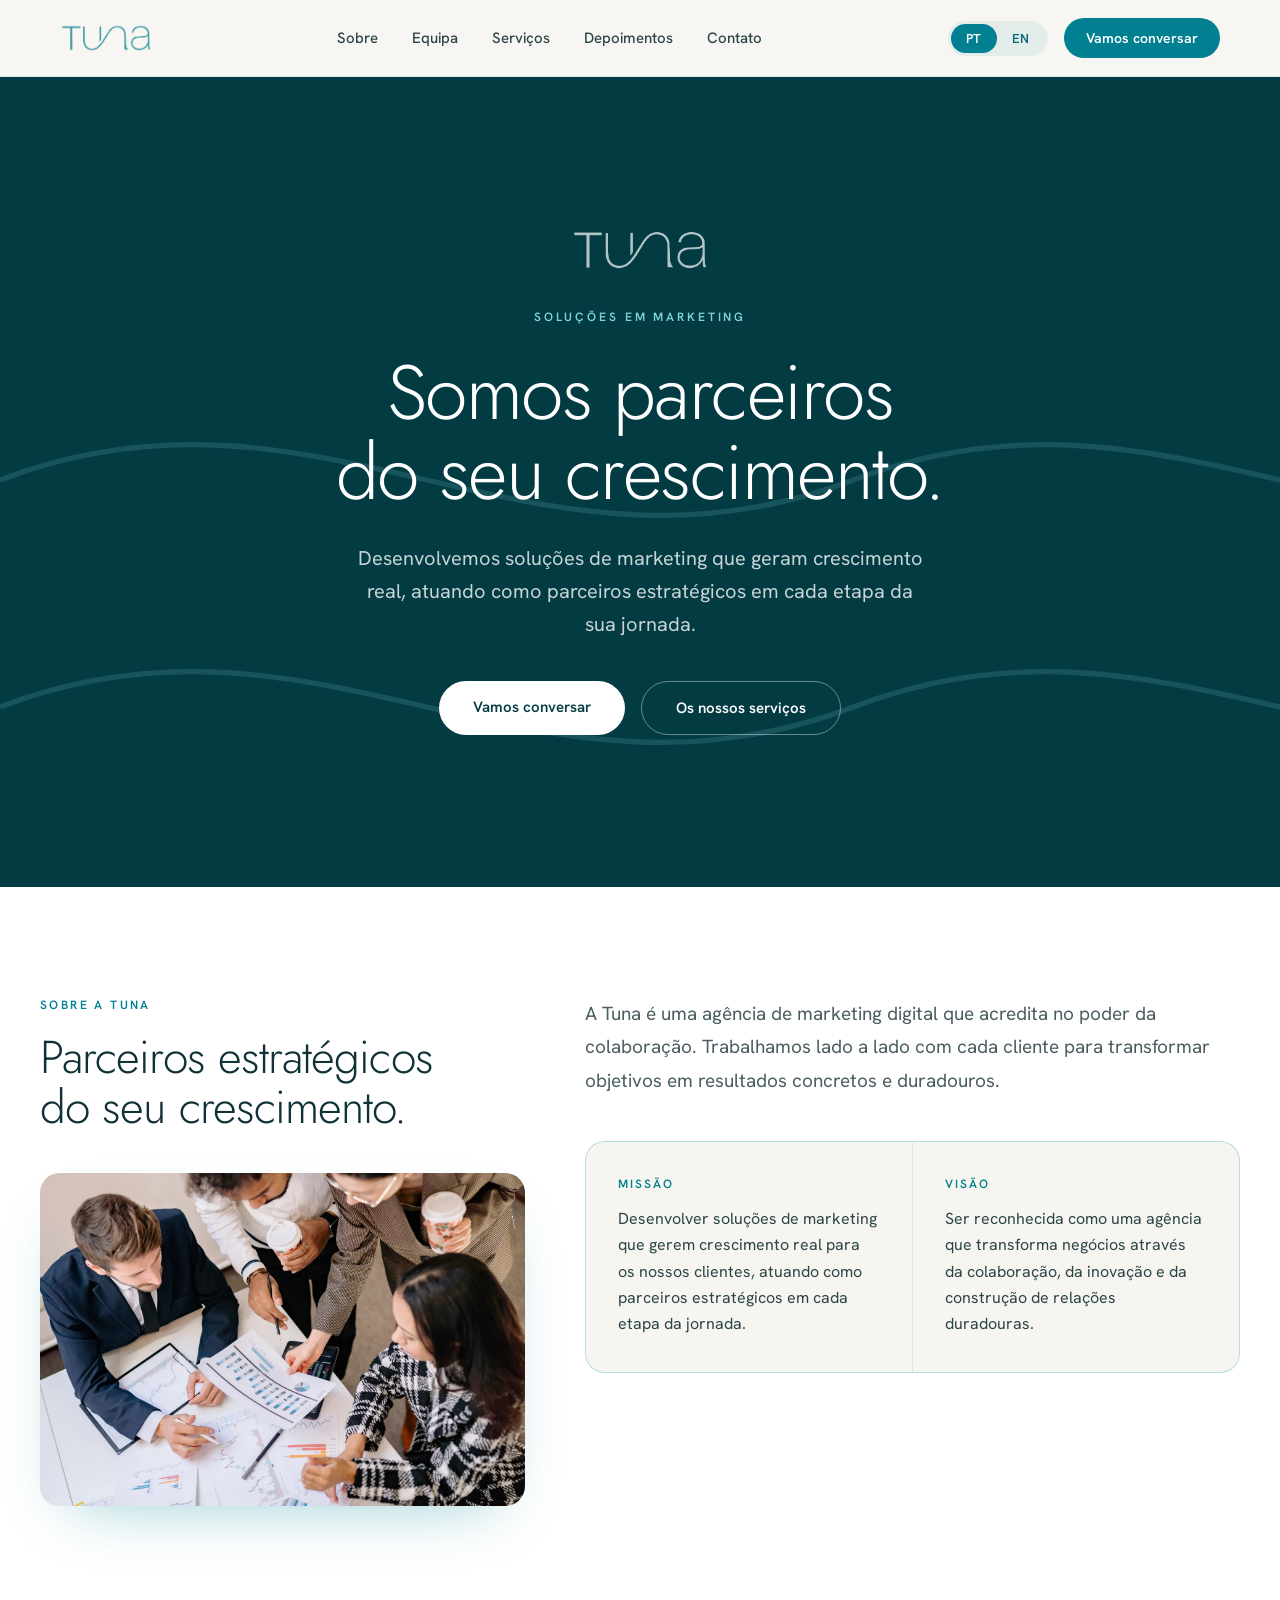
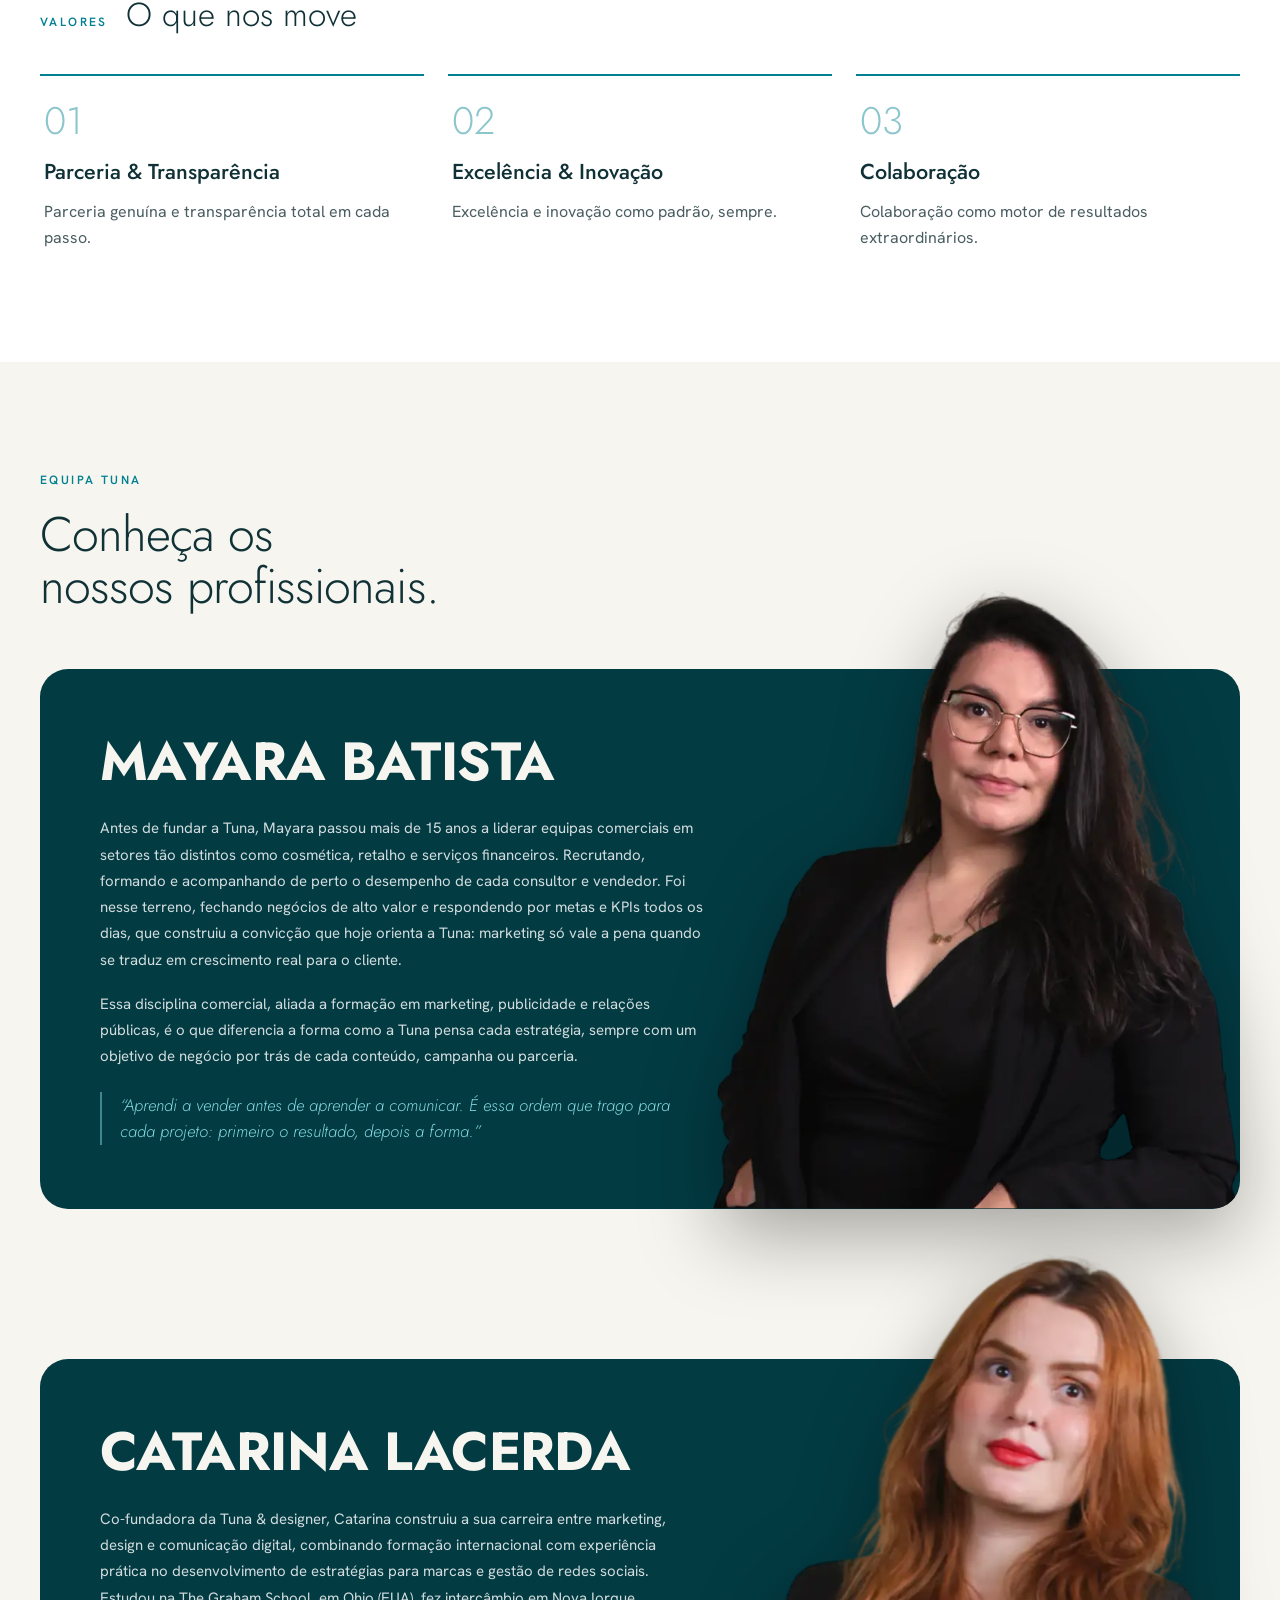
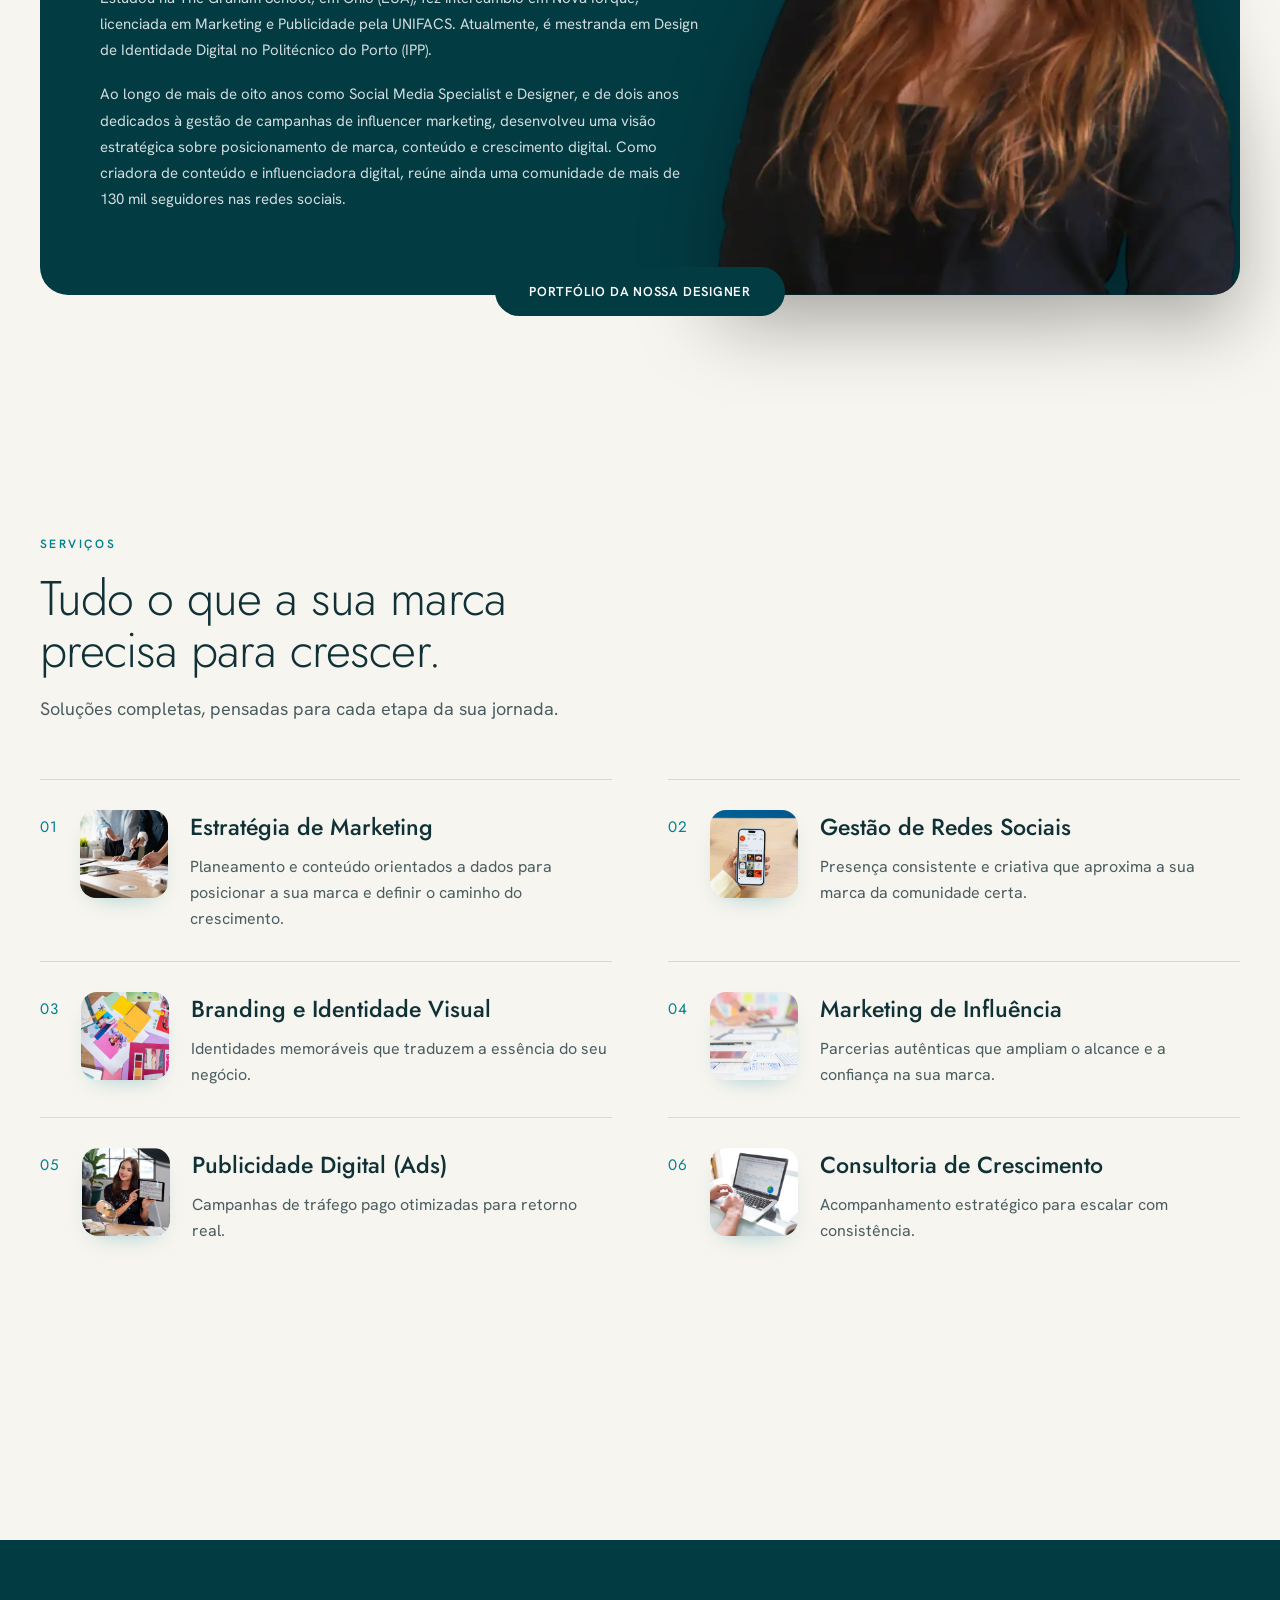
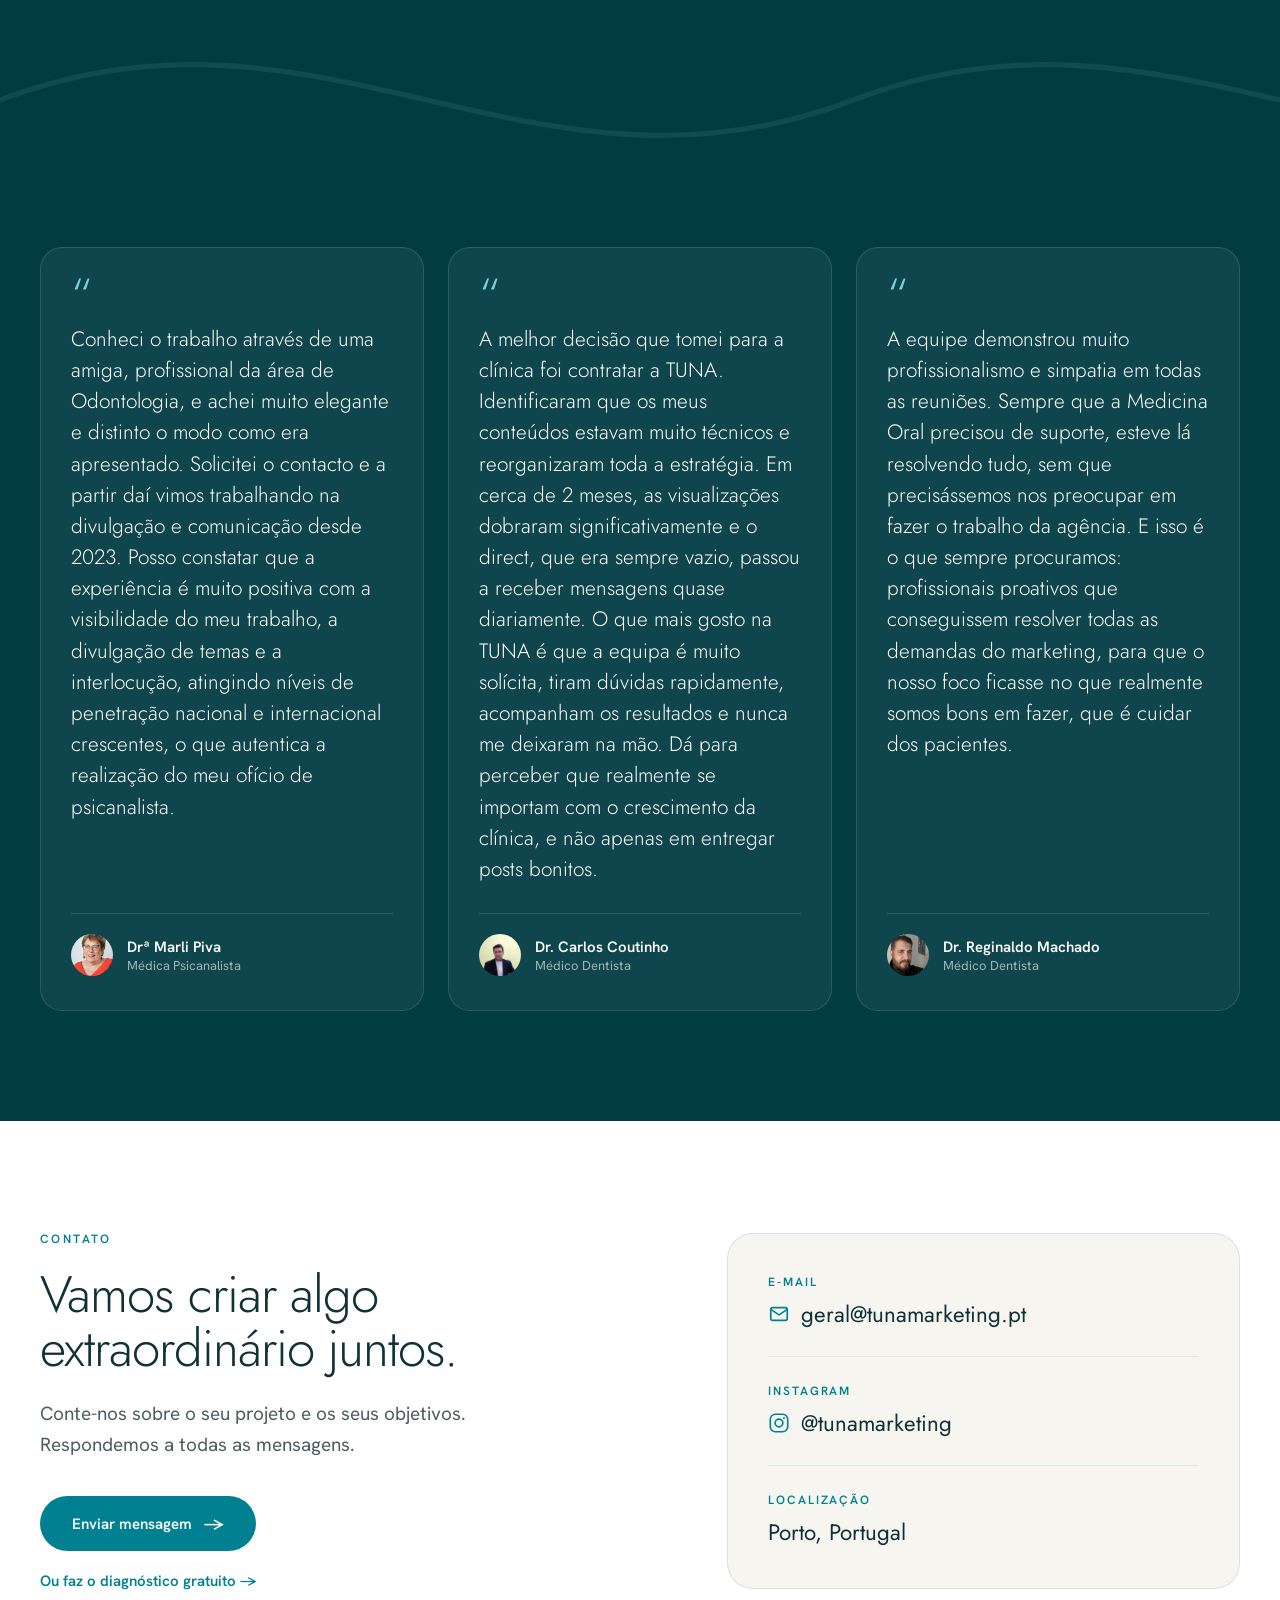
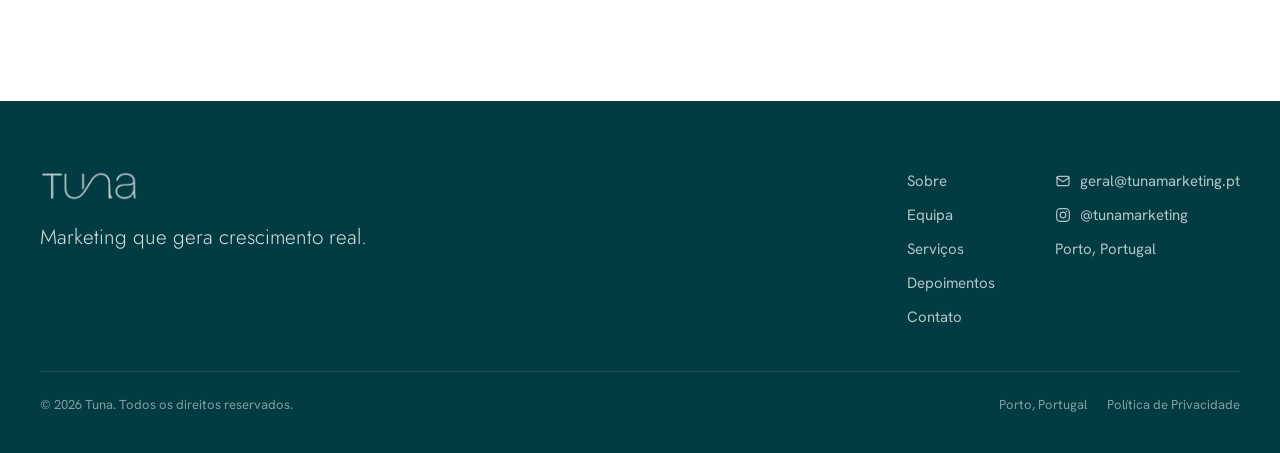
==== index.html @ 53e421c2 "Arredonda canto inferior direito da foto para acompanhar o card Com overflow:visible no card (necess" ====
<!DOCTYPE html>
<html lang="pt">
<head>
<meta charset="utf-8">
<meta name="viewport" content="width=device-width, initial-scale=1">
<title>Tuna — Agência de Marketing Digital · Porto</title>
<meta name="description" content="A Tuna é uma agência de marketing digital no Porto. Desenvolvemos soluções que geram crescimento real, atuando como parceiros estratégicos em cada etapa.">
<link rel="preconnect" href="https://fonts.googleapis.com">
<link rel="preconnect" href="https://fonts.gstatic.com" crossorigin>
<link href="https://fonts.googleapis.com/css2?family=Jost:wght@300;400;500;600&family=Hanken+Grotesk:wght@400;500;600;700&display=swap" rel="stylesheet">
<style>
  *{box-sizing:border-box;}
  html{scroll-behavior:smooth;}
  body{margin:0;font-family:'Hanken Grotesk',sans-serif;color:#14282b;background:#fff;overflow-x:clip;position:relative;}
  ::selection{background:#008090;color:#fff;}
  a{text-decoration:none;color:inherit;}
  img{display:block;}

  @keyframes revUp{from{opacity:0;transform:translateY(30px);}to{opacity:1;transform:none;}}
  @keyframes drift{from{transform:translateX(0);}to{transform:translateX(-50%);}}

  /* Scroll-reveal: animate when .in-view is added (and natively where supported) */
  .reveal{opacity:0;transform:translateY(30px);transition:opacity .8s ease,transform .8s ease;}
  .reveal.in-view{opacity:1;transform:none;}
  @media (prefers-reduced-motion:reduce){
    .reveal{opacity:1;transform:none;transition:none;}
    .hero-anim{animation:none!important;}
  }

  /* ---- Layout helpers ---- */
  .wrap{max-width:1240px;margin:0 auto;}

  /* ---- Header ---- */
  .site-header{position:sticky;top:0;z-index:50;background:rgba(247,245,239,.82);backdrop-filter:blur(14px);-webkit-backdrop-filter:blur(14px);border-bottom:1px solid rgba(0,128,144,.12);}
  .header-inner{max-width:1240px;margin:0 auto;padding:18px 40px;display:flex;align-items:center;justify-content:space-between;gap:24px;}
  .nav{display:flex;align-items:center;gap:34px;font-size:15px;font-weight:500;color:#2a4448;}
  .nav a{transition:color .2s;}
  .nav a:hover{color:#008090;}
  .header-actions{display:flex;align-items:center;gap:16px;}
  .lang-switch{display:flex;align-items:center;background:rgba(0,128,144,.08);border-radius:999px;padding:3px;}
  .lang-switch button{padding:6px 15px;border-radius:999px;cursor:pointer;font-size:13px;font-weight:600;letter-spacing:.04em;border:none;transition:all .25s;font-family:'Hanken Grotesk',sans-serif;background:transparent;color:#0b6b76;}
  .lang-switch button.active{background:#008090;color:#fff;}
  .btn-cta{background:#008090;color:#fff;padding:11px 22px;border-radius:999px;font-size:14px;font-weight:600;transition:background .25s,transform .25s;}
  .btn-cta:hover{background:#00626f;transform:translateY(-1px);}

  /* ---- Hero ---- */
  .hero{background:#033b43;position:relative;overflow:hidden;min-height:90vh;display:flex;align-items:center;}
  .hero-waves{position:absolute;inset:0;opacity:.16;pointer-events:none;}
  .hero-waves .row{position:absolute;left:0;width:200%;}
  .hero-waves .row1{top:30%;animation:drift 26s linear infinite;}
  .hero-waves .row2{top:58%;animation:drift 34s linear infinite;}
  .hero-inner{position:relative;max-width:1000px;margin:0 auto;padding:110px 40px;text-align:center;animation:revUp 1s ease both;}
  .hero-logo{height:42px;width:auto;margin:0 auto 38px;opacity:.95;}
  .kicker{font-size:12px;letter-spacing:.24em;text-transform:uppercase;font-weight:600;color:#7fd4dc;margin-bottom:28px;}
  .hero h1{font-family:'Jost',sans-serif;font-weight:300;font-size:clamp(2.8rem,6vw,5.6rem);line-height:1.03;letter-spacing:-.02em;margin:0 0 30px;color:#fff;text-wrap:balance;}
  .hero p.sub{font-size:20px;line-height:1.65;color:rgba(255,255,255,.78);max-width:36rem;margin:0 auto 40px;}
  .hero-ctas{display:flex;gap:16px;justify-content:center;flex-wrap:wrap;}
  .btn-light{background:#fff;color:#033b43;padding:16px 34px;border-radius:999px;font-size:15px;font-weight:600;transition:transform .25s,box-shadow .25s;}
  .btn-light:hover{transform:translateY(-2px);box-shadow:0 16px 40px -12px rgba(0,0,0,.5);}
  .btn-ghost{border:1px solid rgba(255,255,255,.4);color:#fff;padding:16px 34px;border-radius:999px;font-size:15px;font-weight:600;transition:all .25s;}
  .btn-ghost:hover{background:rgba(255,255,255,.12);}

  /* ---- Sobre ---- */
  .sobre{background:#fff;padding:110px 40px;}
  .sobre-grid{display:grid;grid-template-columns:.85fr 1.15fr;gap:60px;align-items:start;}
  .eyebrow{font-size:12px;letter-spacing:.2em;text-transform:uppercase;font-weight:600;color:#008090;margin-bottom:20px;}
  .sobre h2{font-family:'Jost',sans-serif;font-weight:300;font-size:clamp(2rem,3.6vw,3.2rem);line-height:1.08;letter-spacing:-.02em;margin:0;color:#103237;text-wrap:balance;}
  .sobre-img{margin-top:40px;border-radius:20px;overflow:hidden;aspect-ratio:16/11;background:#e3eded;box-shadow:0 26px 60px -32px rgba(0,128,144,.45);}
  .sobre-img img{width:100%;height:100%;object-fit:cover;display:block;}
  .sobre-text{font-size:19px;line-height:1.75;color:#4a5d60;margin:0 0 44px;max-width:40rem;}
  .mv-grid{display:grid;grid-template-columns:1fr 1fr;gap:1px;background:rgba(0,128,144,.16);border:1px solid rgba(0,128,144,.16);border-radius:20px;overflow:hidden;}
  .mv-cell{background:#f7f5ef;padding:34px 32px;}
  .mv-cell .eyebrow{margin-bottom:14px;letter-spacing:.18em;}
  .mv-cell p{margin:0;font-size:16px;line-height:1.65;color:#2a4448;}
  .about-img{margin-top:64px;border-radius:24px;overflow:hidden;aspect-ratio:16/6;background:#e3eded;box-shadow:0 30px 70px -34px rgba(0,128,144,.4);}
  .about-img img{width:100%;height:100%;object-fit:cover;}
  .values-head{display:flex;align-items:baseline;gap:18px;margin-bottom:36px;}
  .values-head .eyebrow{margin-bottom:0;}
  .values-head h3{font-family:'Jost',sans-serif;font-weight:300;font-size:clamp(1.5rem,2.6vw,2.2rem);margin:0;color:#103237;}
  .values-grid{display:grid;grid-template-columns:repeat(3,1fr);gap:24px;}
  .value{border-top:2px solid #008090;padding:26px 4px 0;}
  .value .num{font-family:'Jost',sans-serif;font-weight:300;font-size:2.4rem;color:rgba(0,128,144,.45);line-height:1;margin-bottom:16px;}
  .value h4{font-family:'Jost',sans-serif;font-weight:500;font-size:1.35rem;margin:0 0 12px;color:#103237;}
  .value p{margin:0;font-size:16px;line-height:1.65;color:#4a5d60;}

  /* ---- Equipa ---- */
  .equipa{background:#f7f5ef;padding:110px 40px;}
  .equipa .intro{max-width:40rem;margin-bottom:56px;}
  .equipa h2{font-family:'Jost',sans-serif;font-weight:300;font-size:clamp(2rem,3.8vw,3.3rem);line-height:1.08;letter-spacing:-.02em;margin:0;color:#103237;text-wrap:balance;}
  .team-list{display:flex;flex-direction:column;gap:150px;}
  .team-card{position:relative;background:#033b43;border-radius:28px;padding:64px 60px;min-height:460px;overflow:visible;}
  .team-text{position:relative;z-index:2;max-width:56%;}
  .team-name{font-family:'Jost',sans-serif;font-weight:700;font-size:clamp(2.1rem,4.2vw,3.6rem);text-transform:uppercase;color:#f7f5ef;line-height:1.05;letter-spacing:-.01em;margin:0 0 26px;}
  .team-text p{color:rgba(255,255,255,.82);font-size:15px;line-height:1.75;margin:0 0 18px;}
  .team-text .team-quote{font-family:'Jost',sans-serif;font-weight:300;font-style:italic;font-size:1.05rem;line-height:1.6;color:#7fd4dc;margin:22px 0 0;border-left:2px solid rgba(127,212,220,.5);padding-left:18px;}
  .team-photo{position:absolute;right:0;bottom:0;width:44%;height:auto;max-height:calc(100% + 110px);display:block;border-radius:0 0 28px 0;filter:drop-shadow(0 24px 40px rgba(0,0,0,.35));}
  .team-portfolio-wrap{text-align:center;margin-top:-28px;position:relative;z-index:3;}
  .btn-portfolio{display:inline-block;background:#033b43;color:#fff;padding:16px 34px;border-radius:999px;font-size:13px;font-weight:600;text-transform:uppercase;letter-spacing:.06em;transition:background .25s;cursor:default;}
  .btn-portfolio:hover{background:#00272c;}

  /* ---- Serviços ---- */
  .servicos{background:#f7f5ef;padding:110px 40px;position:relative;overflow:hidden;}
  .servicos .intro{max-width:40rem;margin-bottom:56px;}
  .servicos h2{font-family:'Jost',sans-serif;font-weight:300;font-size:clamp(2rem,3.8vw,3.3rem);line-height:1.08;letter-spacing:-.02em;margin:0 0 18px;color:#103237;text-wrap:balance;}
  .servicos .intro p{font-size:18px;line-height:1.6;color:#4a5d60;margin:0;}
  .services-grid{display:grid;grid-template-columns:1fr 1fr;gap:0 56px;}
  .service{display:flex;gap:22px;padding:30px 0;border-top:1px solid rgba(0,128,144,.18);}
  .service .num{font-family:'Jost',sans-serif;font-weight:400;font-size:.95rem;color:#008090;padding-top:6px;letter-spacing:.05em;}
  .service .thumb{flex:none;width:88px;height:88px;border-radius:16px;overflow:hidden;background:#e3eded;box-shadow:0 10px 24px -14px rgba(0,128,144,.45);}
  .service .thumb img{width:100%;height:100%;object-fit:cover;display:block;}
  .service h3{font-family:'Jost',sans-serif;font-weight:500;font-size:1.45rem;margin:0 0 10px;color:#103237;}
  .service p{margin:0;font-size:16px;line-height:1.6;color:#4a5d60;max-width:26rem;}

  /* ---- Depoimentos ---- */
  .depoimentos{background:#033b43;padding:110px 40px;position:relative;overflow:hidden;}
  .depoimentos .wave{position:absolute;top:0;left:0;width:200%;opacity:.1;animation:drift 30s linear infinite;pointer-events:none;}
  .depoimentos .inner{position:relative;}
  .depoimentos .intro{max-width:38rem;margin-bottom:56px;}
  .depoimentos .eyebrow{color:#7fd4dc;}
  .depoimentos h2{font-family:'Jost',sans-serif;font-weight:300;font-size:clamp(2rem,3.8vw,3.3rem);line-height:1.08;letter-spacing:-.02em;margin:0;color:#fff;text-wrap:balance;}
  .testi-grid{display:grid;grid-template-columns:repeat(3,1fr);gap:24px;}
  .testi{background:rgba(255,255,255,.05);border:1px solid rgba(255,255,255,.12);border-radius:22px;padding:34px 30px;display:flex;flex-direction:column;}
  .testi .mark{font-family:'Jost',sans-serif;font-weight:300;font-size:3rem;line-height:.6;color:#7fd4dc;margin-bottom:18px;height:24px;}
  .testi .quote{font-family:'Jost',sans-serif;font-weight:300;font-size:1.3rem;line-height:1.5;color:#fff;margin:0 0 28px;flex:1;}
  .testi .who{display:flex;align-items:center;gap:14px;padding-top:20px;border-top:1px solid rgba(255,255,255,.12);}
  .testi .avatar{width:42px;height:42px;border-radius:50%;background:rgba(127,212,220,.18);display:flex;align-items:center;justify-content:center;font-family:'Jost',sans-serif;color:#7fd4dc;font-size:1.1rem;}
  .testi .avatar-photo{width:42px;height:42px;border-radius:50%;object-fit:cover;flex:none;}
  .testi .author{font-weight:600;font-size:15px;color:#fff;}
  .testi .role{font-size:13px;color:rgba(255,255,255,.6);}

  /* ---- Contato ---- */
  .contato{background:#fff;padding:110px 40px;}
  .contato-grid{max-width:1240px;margin:0 auto;display:grid;grid-template-columns:1.1fr .9fr;gap:60px;align-items:center;}
  .contato h2{font-family:'Jost',sans-serif;font-weight:300;font-size:clamp(2.1rem,4vw,3.5rem);line-height:1.06;letter-spacing:-.02em;margin:0 0 22px;color:#103237;text-wrap:balance;}
  .contato .lead{font-size:19px;line-height:1.65;color:#4a5d60;margin:0 0 36px;max-width:32rem;}
  .btn-arrow{display:inline-flex;align-items:center;gap:12px;background:#008090;color:#fff;padding:16px 32px;border-radius:999px;font-size:15px;font-weight:600;transition:background .25s,transform .25s;}
  .btn-arrow:hover{background:#00626f;transform:translateY(-2px);}
  .link-secondary{display:block;margin-top:20px;font-size:15px;font-weight:600;color:#008090;transition:color .2s;}
  .link-secondary:hover{color:#00626f;}
  .contact-card{background:#f7f5ef;border-radius:26px;padding:14px;border:1px solid rgba(0,128,144,.14);}
  .contact-card a,.contact-card .item{display:block;padding:26px;border-radius:18px;transition:background .2s;}
  .contact-card a:hover{background:#fff;}
  .contact-card .label{font-size:12px;letter-spacing:.16em;text-transform:uppercase;font-weight:600;color:#008090;margin-bottom:8px;}
  .contact-card .val{font-family:'Jost',sans-serif;font-size:1.4rem;color:#103237;display:flex;align-items:center;gap:11px;}
  .contact-card .val .ico{flex:none;width:22px;height:22px;color:#008090;}
  .contact-card .divider{height:1px;background:rgba(0,128,144,.12);margin:0 26px;}

  /* ---- Footer ---- */
  .site-footer{background:#033b43;padding:70px 40px 40px;position:relative;overflow:hidden;}
  .footer-top{display:flex;justify-content:space-between;align-items:flex-start;gap:40px;flex-wrap:wrap;padding-bottom:44px;border-bottom:1px solid rgba(255,255,255,.12);}
  .footer-brand{max-width:22rem;}
  .footer-brand img{height:30px;width:auto;margin-bottom:22px;}
  .footer-brand p{font-family:'Jost',sans-serif;font-weight:300;font-size:1.3rem;line-height:1.4;color:rgba(255,255,255,.85);margin:0;}
  .footer-cols{display:flex;gap:60px;flex-wrap:wrap;}
  .footer-col{display:flex;flex-direction:column;gap:14px;font-size:15px;}
  .footer-col a,.footer-col span{color:rgba(255,255,255,.7);transition:color .2s;}
  .footer-col a:hover{color:#fff;}
  .footer-col a.with-ico{display:inline-flex;align-items:center;gap:9px;}
  .footer-col .ico{flex:none;width:16px;height:16px;}
  .footer-bottom{display:flex;justify-content:space-between;align-items:center;gap:20px;flex-wrap:wrap;padding-top:24px;font-size:13px;color:rgba(255,255,255,.5);}

  /* ---- Responsive ---- */
  @media (max-width:900px){
    .header-inner{padding:16px 22px;}
    .nav{display:none;}
    .sobre,.equipa,.servicos,.depoimentos,.contato{padding:72px 22px;}
    .sobre-grid{grid-template-columns:1fr;gap:32px;}
    .values-grid,.testi-grid{grid-template-columns:1fr;}
    .services-grid{grid-template-columns:1fr;gap:0;}
    .contato-grid{grid-template-columns:1fr;gap:36px;}
    .about-img{aspect-ratio:16/10;}
    .hero-inner{padding:90px 22px;}
    .team-list{gap:56px;}
    .team-card{padding:32px 24px 40px;overflow:visible;}
    .team-text{max-width:100%;}
    .team-photo{position:static;width:64%;max-width:280px;height:auto;display:block;margin:0 auto 22px;filter:none;}
    .team-portfolio-wrap{margin-top:20px;}
  }
  @media (max-width:560px){
    .mv-grid{grid-template-columns:1fr;}
    .footer-cols{gap:32px;}
  }
</style>
</head>
<body>

  <header class="site-header">
    <div class="header-inner">
      <a href="#top" aria-label="Tuna — início"><img src="assets/tuna-logo-teal.png" alt="Tuna" style="height:28px;width:auto;"></a>
      <nav class="nav">
        <a href="#sobre" data-i="navAbout">Sobre</a>
        <a href="#equipa" data-i="navTeam">Equipa</a>
        <a href="#servicos" data-i="navServices">Serviços</a>
        <a href="#depoimentos" data-i="navTesti">Depoimentos</a>
        <a href="#contato" data-i="navContact">Contato</a>
      </nav>
      <div class="header-actions">
        <div class="lang-switch" role="group" aria-label="Idioma">
          <button type="button" data-lang="pt" class="active">PT</button>
          <button type="button" data-lang="en">EN</button>
        </div>
        <a href="https://wa.me/351935827977?text=Ol%C3%A1%20Tuna%21%20Vim%20atrav%C3%A9s%20do%20site%20e%20gostava%20de%20mais%20informa%C3%A7%C3%B5es" target="_blank" rel="noopener" class="btn-cta" data-i="cta">Vamos conversar</a>
      </div>
    </div>
  </header>

  <span id="top"></span>

  <!-- HERO -->
  <section class="hero">
    <div class="hero-waves">
      <div class="row row1">
        <svg viewBox="0 0 960 120" fill="none" xmlns="http://www.w3.org/2000/svg" style="width:100%;height:auto;"><path d="M0 60 C120 14 200 106 320 60 C440 14 520 106 640 60 C760 14 840 106 960 60" stroke="#7fd4dc" stroke-width="2"/></svg>
      </div>
      <div class="row row2">
        <svg viewBox="0 0 960 120" fill="none" xmlns="http://www.w3.org/2000/svg" style="width:100%;height:auto;"><path d="M0 60 C120 14 200 106 320 60 C440 14 520 106 640 60 C760 14 840 106 960 60" stroke="#7fd4dc" stroke-width="2"/></svg>
      </div>
    </div>
    <div class="hero-inner">
      <img class="hero-logo" src="assets/tuna-logo-white.png" alt="Tuna">
      <div class="kicker" data-i="heroKicker">Soluções em Marketing</div>
      <h1 data-i="heroTitle">Somos parceiros do seu crescimento.</h1>
      <p class="sub" data-i="heroSub">Desenvolvemos soluções de marketing que geram crescimento real, atuando como parceiros estratégicos em cada etapa da sua jornada.</p>
      <div class="hero-ctas">
        <a href="https://wa.me/351935827977?text=Ol%C3%A1%20Tuna%21%20Vim%20atrav%C3%A9s%20do%20site%20e%20gostava%20de%20mais%20informa%C3%A7%C3%B5es" target="_blank" rel="noopener" class="btn-light" data-i="heroCta1">Vamos conversar</a>
        <a href="#servicos" class="btn-ghost" data-i="heroCta2">Os nossos serviços</a>
      </div>
    </div>
  </section>

  <!-- SOBRE -->
  <section id="sobre" class="sobre">
    <div class="wrap">
      <div class="sobre-grid reveal">
        <div>
          <div class="eyebrow" data-i="aboutLabel">Sobre a Tuna</div>
          <h2 data-i="aboutHeading">Parceiros estratégicos do seu crescimento.</h2>
          <div class="sobre-img">
            <img src="assets/equipa-tuna.webp" alt="Equipa Tuna em reunião de estratégia" loading="lazy">
          </div>
        </div>
        <div>
          <p class="sobre-text" data-i="aboutText">A Tuna é uma agência de marketing digital que acredita no poder da colaboração. Trabalhamos lado a lado com cada cliente para transformar objetivos em resultados concretos e duradouros.</p>
          <div class="mv-grid">
            <div class="mv-cell">
              <div class="eyebrow" data-i="missionLabel">Missão</div>
              <p data-i="missionText">Desenvolver soluções de marketing que gerem crescimento real para os nossos clientes, atuando como parceiros estratégicos em cada etapa da jornada.</p>
            </div>
            <div class="mv-cell">
              <div class="eyebrow" data-i="visionLabel">Visão</div>
              <p data-i="visionText">Ser reconhecida como uma agência que transforma negócios através da colaboração, da inovação e da construção de relações duradouras.</p>
            </div>
          </div>
        </div>
      </div>

      <div style="margin-top:84px;">
        <div class="values-head reveal">
          <div class="eyebrow" data-i="valuesLabel">Valores</div>
          <h3 data-i="valuesHeading">O que nos move</h3>
        </div>
        <div class="values-grid" id="values"></div>
      </div>
    </div>
  </section>

  <!-- EQUIPA -->
  <section id="equipa" class="equipa">
    <div class="wrap">
      <div class="intro reveal">
        <div class="eyebrow" data-i="teamLabel">Equipa Tuna</div>
        <h2 data-i="teamHeading">Conheça os nossos profissionais.</h2>
      </div>
      <div class="team-list" id="team"></div>
    </div>
  </section>

  <!-- SERVIÇOS -->
  <section id="servicos" class="servicos">
    <div class="wrap">
      <div class="intro reveal">
        <div class="eyebrow" data-i="servicesLabel">Serviços</div>
        <h2 data-i="servicesHeading">Tudo o que a sua marca precisa para crescer.</h2>
        <p data-i="servicesSub">Soluções completas, pensadas para cada etapa da sua jornada.</p>
      </div>
      <div class="services-grid" id="services"></div>
    </div>
  </section>

  <!-- DEPOIMENTOS -->
  <section id="depoimentos" class="depoimentos">
    <div class="wave">
      <svg viewBox="0 0 960 120" fill="none" xmlns="http://www.w3.org/2000/svg" style="width:100%;height:auto;"><path d="M0 60 C120 14 200 106 320 60 C440 14 520 106 640 60 C760 14 840 106 960 60" stroke="#7fd4dc" stroke-width="2"/></svg>
    </div>
    <div class="wrap inner">
      <div class="intro reveal">
        <div class="eyebrow" data-i="testiLabel">Depoimentos</div>
        <h2 data-i="testiHeading">Histórias de quem cresceu connosco.</h2>
      </div>
      <div class="testi-grid" id="testimonials"></div>
    </div>
  </section>

  <!-- CONTATO -->
  <section id="contato" class="contato">
    <div class="contato-grid">
      <div class="reveal">
        <div class="eyebrow" data-i="contactLabel">Contato</div>
        <h2 data-i="contactHeading">Vamos criar algo extraordinário juntos.</h2>
        <p class="lead" data-i="contactSub">Conte-nos sobre o seu projeto e os seus objetivos. Respondemos a todas as mensagens.</p>
        <a href="https://wa.me/351935827977?text=Ol%C3%A1%20Tuna%21%20Vim%20atrav%C3%A9s%20do%20site%20e%20gostava%20de%20mais%20informa%C3%A7%C3%B5es" target="_blank" rel="noopener" class="btn-arrow"><span data-i="contactCta">Enviar mensagem</span><span style="font-size:18px;">&rarr;</span></a>
        <a href="/diagnostico.html" class="link-secondary" data-i="contactDiagCta">Ou faz o diagnóstico gratuito &rarr;</a>
      </div>
      <div class="contact-card reveal">
        <a href="mailto:geral@tunamarketing.pt">
          <div class="label" data-i="contactEmailLabel">E-mail</div>
          <div class="val"><svg class="ico" viewBox="0 0 24 24" fill="none" stroke="currentColor" stroke-width="1.8" stroke-linecap="round" stroke-linejoin="round" aria-hidden="true"><rect x="3" y="5" width="18" height="14" rx="2"/><path d="m3 7 9 6 9-6"/></svg>geral@tunamarketing.pt</div>
        </a>
        <div class="divider"></div>
        <a href="https://instagram.com/tunamarketing" target="_blank" rel="noopener">
          <div class="label" data-i="contactInstaLabel">Instagram</div>
          <div class="val"><svg class="ico" viewBox="0 0 24 24" fill="none" stroke="currentColor" stroke-width="1.8" stroke-linecap="round" stroke-linejoin="round" aria-hidden="true"><rect x="2.5" y="2.5" width="19" height="19" rx="5.5"/><circle cx="12" cy="12" r="4.2"/><circle cx="17.4" cy="6.6" r="1.1" fill="currentColor" stroke="none"/></svg>@tunamarketing</div>
        </a>
        <div class="divider"></div>
        <div class="item">
          <div class="label" data-i="contactLocLabel">Localização</div>
          <div class="val" data-i="contactLoc">Porto, Portugal</div>
        </div>
      </div>
    </div>
  </section>

  <!-- FOOTER -->
  <footer class="site-footer">
    <div class="wrap">
      <div class="footer-top">
        <div class="footer-brand">
          <img src="assets/tuna-logo-white.png" alt="Tuna">
          <p data-i="footerTagline">Marketing que gera crescimento real.</p>
        </div>
        <div class="footer-cols">
          <div class="footer-col">
            <a href="#sobre" data-i="navAbout">Sobre</a>
            <a href="#equipa" data-i="navTeam">Equipa</a>
            <a href="#servicos" data-i="navServices">Serviços</a>
            <a href="#depoimentos" data-i="navTesti">Depoimentos</a>
            <a href="#contato" data-i="navContact">Contato</a>
          </div>
          <div class="footer-col">
            <a class="with-ico" href="mailto:geral@tunamarketing.pt"><svg class="ico" viewBox="0 0 24 24" fill="none" stroke="currentColor" stroke-width="1.8" stroke-linecap="round" stroke-linejoin="round" aria-hidden="true"><rect x="3" y="5" width="18" height="14" rx="2"/><path d="m3 7 9 6 9-6"/></svg>geral@tunamarketing.pt</a>
            <a class="with-ico" href="https://instagram.com/tunamarketing" target="_blank" rel="noopener"><svg class="ico" viewBox="0 0 24 24" fill="none" stroke="currentColor" stroke-width="1.8" stroke-linecap="round" stroke-linejoin="round" aria-hidden="true"><rect x="2.5" y="2.5" width="19" height="19" rx="5.5"/><circle cx="12" cy="12" r="4.2"/><circle cx="17.4" cy="6.6" r="1.1" fill="currentColor" stroke="none"/></svg>@tunamarketing</a>
            <span data-i="contactLoc">Porto, Portugal</span>
          </div>
        </div>
      </div>
      <div class="footer-bottom">
        <span>&copy; 2026 Tuna. <span data-i="footerRights">Todos os direitos reservados.</span></span>
        <span style="display:flex;gap:20px;align-items:center;flex-wrap:wrap;">
          <span>Porto, Portugal</span>
          <a href="/politica-de-privacidade.html" style="color:rgba(255,255,255,.5);font-size:13px;transition:color .2s;" onmouseover="this.style.color='rgba(255,255,255,.85)'" onmouseout="this.style.color='rgba(255,255,255,.5)'" data-i="footerPrivacy">Política de Privacidade</a>
        </span>
      </div>
    </div>
  </footer>

<script>
const COPY = {
  pt: {
    navAbout:'Sobre', navTeam:'Equipa', navServices:'Serviços', navTesti:'Depoimentos', navContact:'Contato',
    cta:'Vamos conversar',
    heroKicker:'Soluções em Marketing',
    heroTitle:'Somos parceiros do seu crescimento.',
    heroSub:'Desenvolvemos soluções de marketing que geram crescimento real, atuando como parceiros estratégicos em cada etapa da sua jornada.',
    heroCta1:'Vamos conversar', heroCta2:'Os nossos serviços',
    aboutLabel:'Sobre a Tuna',
    aboutHeading:'Parceiros estratégicos do seu crescimento.',
    aboutText:'A Tuna é uma agência de marketing digital que acredita no poder da colaboração. Trabalhamos lado a lado com cada cliente para transformar objetivos em resultados concretos e duradouros.',
    missionLabel:'Missão',
    missionText:'Desenvolver soluções de marketing que gerem crescimento real para os nossos clientes, atuando como parceiros estratégicos em cada etapa da jornada.',
    visionLabel:'Visão',
    visionText:'Ser reconhecida como uma agência que transforma negócios através da colaboração, da inovação e da construção de relações duradouras.',
    valuesLabel:'Valores', valuesHeading:'O que nos move',
    teamLabel:'Equipa Tuna',
    teamHeading:'Conheça os nossos profissionais.',
    servicesLabel:'Serviços',
    servicesHeading:'Tudo o que a sua marca precisa para crescer.',
    servicesSub:'Soluções completas, pensadas para cada etapa da sua jornada.',
    testiLabel:'Depoimentos', testiHeading:'Histórias de quem cresceu connosco.',
    contactLabel:'Contato',
    contactHeading:'Vamos criar algo extraordinário juntos.',
    contactSub:'Conte-nos sobre o seu projeto e os seus objetivos. Respondemos a todas as mensagens.',
    contactEmailLabel:'E-mail', contactInstaLabel:'Instagram', contactLocLabel:'Localização', contactLoc:'Porto, Portugal',
    contactCta:'Enviar mensagem',
    contactDiagCta:'Ou faz o diagnóstico gratuito →',
    footerTagline:'Marketing que gera crescimento real.',
    footerRights:'Todos os direitos reservados.',
    footerPrivacy:'Política de Privacidade'
  },
  en: {
    navAbout:'About', navTeam:'Team', navServices:'Services', navTesti:'Testimonials', navContact:'Contact',
    cta:"Let's talk",
    heroKicker:'Marketing Solutions',
    heroTitle:'We are partners in your growth.',
    heroSub:'We craft marketing solutions that drive real growth, acting as strategic partners at every stage of your journey.',
    heroCta1:"Let's talk", heroCta2:'Our services',
    aboutLabel:'About Tuna',
    aboutHeading:'Strategic partners in your growth.',
    aboutText:'Tuna is a digital marketing agency that believes in the power of collaboration. We work side by side with every client to turn goals into concrete, lasting results.',
    missionLabel:'Mission',
    missionText:'To develop marketing solutions that generate real growth for our clients, acting as strategic partners at every stage of the journey.',
    visionLabel:'Vision',
    visionText:'To be recognised as an agency that transforms businesses through collaboration, innovation and lasting relationships.',
    valuesLabel:'Values', valuesHeading:'What drives us',
    teamLabel:'Tuna Team',
    teamHeading:'Meet the people behind Tuna.',
    servicesLabel:'Services',
    servicesHeading:'Everything your brand needs to grow.',
    servicesSub:'Complete solutions, designed for every stage of your journey.',
    testiLabel:'Testimonials', testiHeading:'Stories from those who grew with us.',
    contactLabel:'Contact',
    contactHeading:"Let's create something extraordinary together.",
    contactSub:'Tell us about your project and your goals. We reply to every message.',
    contactEmailLabel:'Email', contactInstaLabel:'Instagram', contactLocLabel:'Location', contactLoc:'Porto, Portugal',
    contactCta:'Send message',
    contactDiagCta:'Or take the free diagnosis →',
    footerTagline:'Marketing that drives real growth.',
    footerRights:'All rights reserved.',
    footerPrivacy:'Privacy Policy'
  }
};

const SERVICES = {
  pt:[
    {num:'01',name:'Estratégia de Marketing',desc:'Planeamento e conteúdo orientados a dados para posicionar a sua marca e definir o caminho do crescimento.'},
    {num:'02',name:'Gestão de Redes Sociais',desc:'Presença consistente e criativa que aproxima a sua marca da comunidade certa.'},
    {num:'03',name:'Branding e Identidade Visual',desc:'Identidades memoráveis que traduzem a essência do seu negócio.'},
    {num:'04',name:'Marketing de Influência',desc:'Parcerias autênticas que ampliam o alcance e a confiança na sua marca.'},
    {num:'05',name:'Publicidade Digital (Ads)',desc:'Campanhas de tráfego pago otimizadas para retorno real.'},
    {num:'06',name:'Consultoria de Crescimento',desc:'Acompanhamento estratégico para escalar com consistência.'},
    {num:'07',name:'Produção Audiovisual',desc:'Conteúdo em vídeo e áudio que capta a essência da sua marca e envolve a sua audiência.'},
    {num:'08',name:'Criação de Sites',desc:'Websites e landing pages pensados para converter, do design ao lançamento.'}
  ],
  en:[
    {num:'01',name:'Marketing Strategy',desc:'Data-driven planning and content to position your brand and map the path to growth.'},
    {num:'02',name:'Social Media Management',desc:'Consistent, creative presence that connects your brand to the right community.'},
    {num:'03',name:'Branding & Visual Identity',desc:'Memorable identities that translate the essence of your business.'},
    {num:'04',name:'Influencer Marketing',desc:'Authentic partnerships that expand reach and trust in your brand.'},
    {num:'05',name:'Digital Advertising (Ads)',desc:'Paid media campaigns optimised for real return.'},
    {num:'06',name:'Growth Consulting',desc:'Strategic guidance to scale with consistency.'},
    {num:'07',name:'Audiovisual Production',desc:'Video and audio content that captures the essence of your brand and engages your audience.'},
    {num:'08',name:'Website Creation',desc:'Websites and landing pages built to convert, from design to launch.'}
  ]
};

const VALUES = {
  pt:[
    {num:'01',name:'Parceria & Transparência',desc:'Parceria genuína e transparência total em cada passo.'},
    {num:'02',name:'Excelência & Inovação',desc:'Excelência e inovação como padrão, sempre.'},
    {num:'03',name:'Colaboração',desc:'Colaboração como motor de resultados extraordinários.'}
  ],
  en:[
    {num:'01',name:'Partnership & Transparency',desc:'Genuine partnership and full transparency at every step.'},
    {num:'02',name:'Excellence & Innovation',desc:'Excellence and innovation as the standard, always.'},
    {num:'03',name:'Collaboration',desc:'Collaboration as the engine of extraordinary results.'}
  ]
};

const TEAM = {
  pt:[
    {
      name:'Mayara Batista',
      bio:[
        'Antes de fundar a Tuna, Mayara passou mais de 15 anos a liderar equipas comerciais em setores tão distintos como cosmética, retalho e serviços financeiros. Recrutando, formando e acompanhando de perto o desempenho de cada consultor e vendedor. Foi nesse terreno, fechando negócios de alto valor e respondendo por metas e KPIs todos os dias, que construiu a convicção que hoje orienta a Tuna: marketing só vale a pena quando se traduz em crescimento real para o cliente.',
        'Essa disciplina comercial, aliada a formação em marketing, publicidade e relações públicas, é o que diferencia a forma como a Tuna pensa cada estratégia, sempre com um objetivo de negócio por trás de cada conteúdo, campanha ou parceria.'
      ],
      quote:'Aprendi a vender antes de aprender a comunicar. É essa ordem que trago para cada projeto: primeiro o resultado, depois a forma.',
      photo:'assets/equipa-mayara.webp'
    },
    {
      name:'Catarina Lacerda',
      bio:[
        'Co-fundadora da Tuna & designer, Catarina construiu a sua carreira entre marketing, design e comunicação digital, combinando formação internacional com experiência prática no desenvolvimento de estratégias para marcas e gestão de redes sociais. Estudou na The Graham School, em Ohio (EUA), fez intercâmbio em Nova Iorque, licenciada em Marketing e Publicidade pela UNIFACS. Atualmente, é mestranda em Design de Identidade Digital no Politécnico do Porto (IPP).',
        'Ao longo de mais de oito anos como Social Media Specialist e Designer, e de dois anos dedicados à gestão de campanhas de influencer marketing, desenvolveu uma visão estratégica sobre posicionamento de marca, conteúdo e crescimento digital. Como criadora de conteúdo e influenciadora digital, reúne ainda uma comunidade de mais de 130 mil seguidores nas redes sociais.'
      ],
      photo:'assets/equipa-catarina.webp',
      portfolio:true,
      portfolioCta:'Portfólio da nossa designer'
    }
  ],
  en:[
    {
      name:'Mayara Batista',
      bio:[
        'Before founding Tuna, Mayara spent over 15 years leading sales teams across industries as varied as cosmetics, retail and financial services — recruiting, training and closely tracking the performance of every consultant and salesperson. It was in that environment, closing high-value deals and being accountable for targets and KPIs every single day, that she built the conviction that now guides Tuna: marketing is only worth it when it translates into real growth for the client.',
        'That commercial discipline, combined with a background in marketing, advertising and public relations, is what sets apart the way Tuna approaches every strategy — always with a business goal behind each piece of content, campaign or partnership.'
      ],
      quote:"I learned to sell before I learned to communicate. That's the order I bring to every project: results first, form second.",
      photo:'assets/equipa-mayara.webp'
    },
    {
      name:'Catarina Lacerda',
      bio:[
        "Co-founder of Tuna & designer, Catarina built her career across marketing, design and digital communication, combining international training with hands-on experience developing brand strategies and managing social media. She studied at The Graham School in Ohio (USA), did an exchange programme in New York, and holds a degree in Marketing and Advertising from UNIFACS. She is currently pursuing a master's in Digital Identity Design at the Polytechnic of Porto (IPP).",
        'Over more than eight years as a Social Media Specialist and Designer, and two years dedicated to managing influencer marketing campaigns, she has developed a strategic outlook on brand positioning, content and digital growth. As a content creator and digital influencer, she also brings together a community of more than 130,000 followers across social media.'
      ],
      photo:'assets/equipa-catarina.webp',
      portfolio:true,
      portfolioCta:"Our designer's portfolio"
    }
  ]
};

const TESTI = {
  pt:[
    {quote:'Conheci o trabalho através de uma amiga, profissional da área de Odontologia, e achei muito elegante e distinto o modo como era apresentado. Solicitei o contacto e a partir daí vimos trabalhando na divulgação e comunicação desde 2023. Posso constatar que a experiência é muito positiva com a visibilidade do meu trabalho, a divulgação de temas e a interlocução, atingindo níveis de penetração nacional e internacional crescentes, o que autentica a realização do meu ofício de psicanalista.',author:'Drª Marli Piva',role:'Médica Psicanalista',initial:'M',photo:'assets/testi-marli.jpg'},
    {quote:'A melhor decisão que tomei para a clínica foi contratar a TUNA. Identificaram que os meus conteúdos estavam muito técnicos e reorganizaram toda a estratégia. Em cerca de 2 meses, as visualizações dobraram significativamente e o direct, que era sempre vazio, passou a receber mensagens quase diariamente. O que mais gosto na TUNA é que a equipa é muito solícita, tiram dúvidas rapidamente, acompanham os resultados e nunca me deixaram na mão. Dá para perceber que realmente se importam com o crescimento da clínica, e não apenas em entregar posts bonitos.',author:'Dr. Carlos Coutinho',role:'Médico Dentista',initial:'C',photo:'assets/testi-carlos.webp',photoPos:'center 20%'},
    {quote:'A equipe demonstrou muito profissionalismo e simpatia em todas as reuniões. Sempre que a Medicina Oral precisou de suporte, esteve lá resolvendo tudo, sem que precisássemos nos preocupar em fazer o trabalho da agência. E isso é o que sempre procuramos: profissionais proativos que conseguissem resolver todas as demandas do marketing, para que o nosso foco ficasse no que realmente somos bons em fazer, que é cuidar dos pacientes.',author:'Dr. Reginaldo Machado',role:'Médico Dentista',initial:'R',photo:'assets/testi-reginaldo.webp'}
  ],
  en:[
    {quote:'I came across this work through a friend and was immediately struck by how elegant and distinctive the approach was. Since 2023 we have been working together on communication and outreach, and the results speak for themselves — growing visibility at both national and international levels.',author:'Dr. Marli Piva',role:'Physician & Psychoanalyst',initial:'M',photo:'assets/testi-marli.jpg'},
    {quote:'The best decision I made for the clinic was hiring TUNA. They identified that my content was too technical and restructured the entire strategy. In about 2 months, my views doubled and the DMs, which used to be empty, started coming in almost daily. What I love most about TUNA is that the team is incredibly responsive — they answer questions quickly, track results, and never left me to figure things out alone. You can tell they genuinely care about the clinic\'s growth, not just delivering pretty posts.',author:'Dr. Carlos Coutinho',role:'Dentist',initial:'C',photo:'assets/testi-carlos.webp',photoPos:'center 20%'},
    {quote:'The team showed great professionalism and warmth in every meeting. Whenever the practice needed support, they were there handling everything, so we never had to worry about doing the agency\'s work ourselves. That\'s exactly what we always look for: proactive professionals who can handle every marketing demand, so our focus stays on what we\'re actually good at, which is caring for our patients.',author:'Dr. Reginaldo Machado',role:'Dentist',initial:'R',photo:'assets/testi-reginaldo.webp'}
  ]
};

const esc = s => String(s).replace(/[&<>"]/g, c => ({'&':'&amp;','<':'&lt;','>':'&gt;','"':'&quot;'}[c]));

function renderLists(lang){
  document.getElementById('values').innerHTML = VALUES[lang].map(v => `
    <div class="value reveal">
      <div class="num">${esc(v.num)}</div>
      <h4>${esc(v.name)}</h4>
      <p>${esc(v.desc)}</p>
    </div>`).join('');

  document.getElementById('team').innerHTML = TEAM[lang].map(m => `
    <div class="team-item">
      <div class="team-card reveal">
        <div class="team-text">
          <h3 class="team-name">${esc(m.name)}</h3>
          ${m.bio.map(p => `<p>${esc(p)}</p>`).join('')}
          ${m.quote ? `<p class="team-quote">&ldquo;${esc(m.quote)}&rdquo;</p>` : ''}
        </div>
        <img class="team-photo" src="${esc(m.photo)}" alt="${esc(m.name)}" loading="lazy" onerror="this.style.display='none'">
      </div>
      ${m.portfolio ? `<div class="team-portfolio-wrap"><a href="#" class="btn-portfolio" onclick="event.preventDefault();">${esc(m.portfolioCta)}</a></div>` : ''}
    </div>`).join('');

  document.getElementById('services').innerHTML = SERVICES[lang].map(s => `
    <div class="service reveal">
      <span class="num">${esc(s.num)}</span>
      <div class="thumb"><img src="assets/servico-${esc(s.num)}.webp" alt="${esc(s.name)}" loading="lazy"></div>
      <div>
        <h3>${esc(s.name)}</h3>
        <p>${esc(s.desc)}</p>
      </div>
    </div>`).join('');

  document.getElementById('testimonials').innerHTML = TESTI[lang].map(t => `
    <div class="testi reveal">
      <div class="mark">&ldquo;</div>
      <p class="quote">${esc(t.quote)}</p>
      <div class="who">
        ${t.photo ? `<img src="${esc(t.photo)}" alt="${esc(t.author)}" class="avatar-photo" loading="lazy"${t.photoPos ? ` style="object-position:${t.photoPos}"` : ''}>` : `<div class="avatar">${esc(t.initial)}</div>`}
        <div>
          <div class="author">${esc(t.author)}</div>
          <div class="role">${esc(t.role)}</div>
        </div>
      </div>
    </div>`).join('');
}

let io;
function observeReveals(){
  if(io) io.disconnect();
  if(!('IntersectionObserver' in window)){
    document.querySelectorAll('.reveal').forEach(el => el.classList.add('in-view'));
    return;
  }
  io = new IntersectionObserver((entries) => {
    entries.forEach(e => { if(e.isIntersecting){ e.target.classList.add('in-view'); io.unobserve(e.target); }});
  }, {threshold:.12, rootMargin:'0px 0px -8% 0px'});
  document.querySelectorAll('.reveal').forEach(el => io.observe(el));
}

function setLang(lang){
  const dict = COPY[lang];
  document.documentElement.lang = lang;
  document.querySelectorAll('[data-i]').forEach(el => {
    const k = el.getAttribute('data-i');
    if(dict[k] != null) el.textContent = dict[k];
  });
  document.querySelectorAll('.lang-switch button').forEach(b => b.classList.toggle('active', b.dataset.lang === lang));
  renderLists(lang);
  observeReveals();
  try{ localStorage.setItem('tuna-lang', lang); }catch(e){}
}

document.querySelectorAll('.lang-switch button').forEach(b => {
  b.addEventListener('click', () => setLang(b.dataset.lang));
});

let initial = 'pt';
try{ const saved = localStorage.getItem('tuna-lang'); if(saved === 'pt' || saved === 'en') initial = saved; }catch(e){}
setLang(initial);
</script>
</body>
</html>
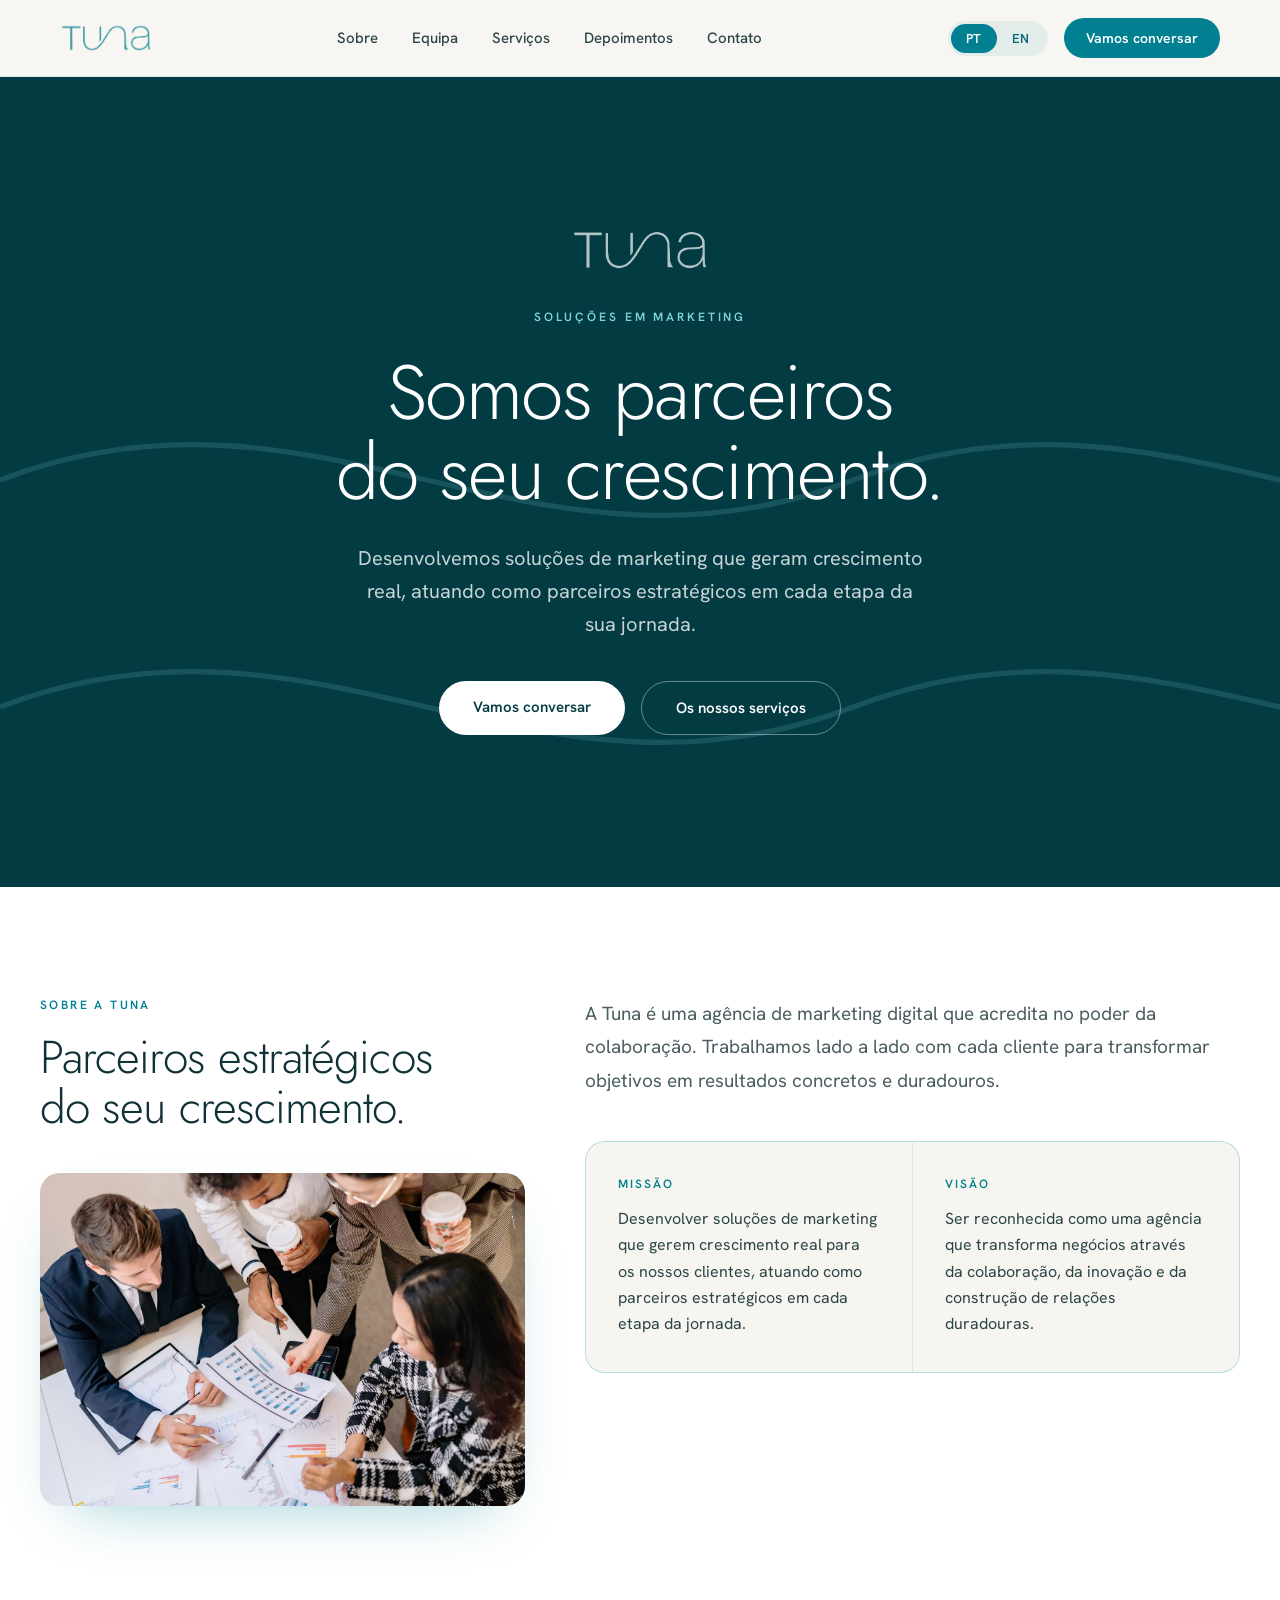
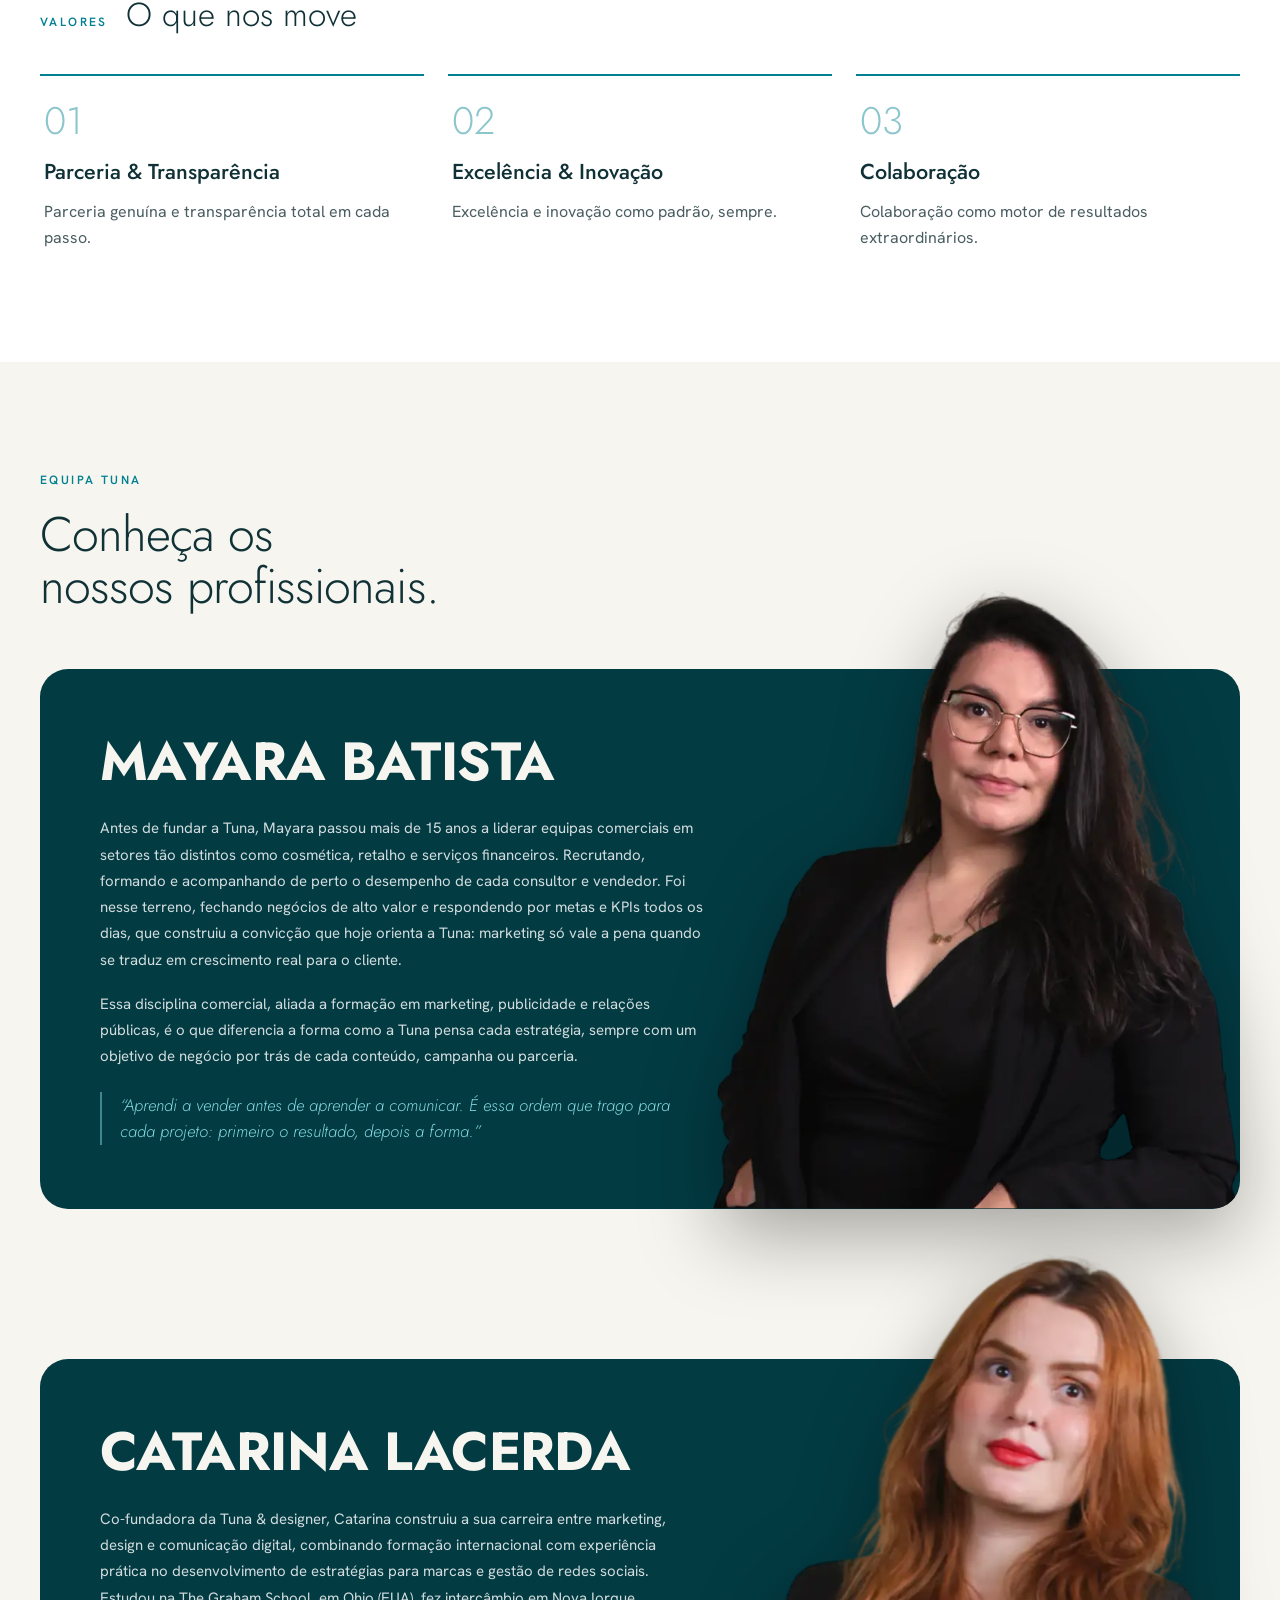
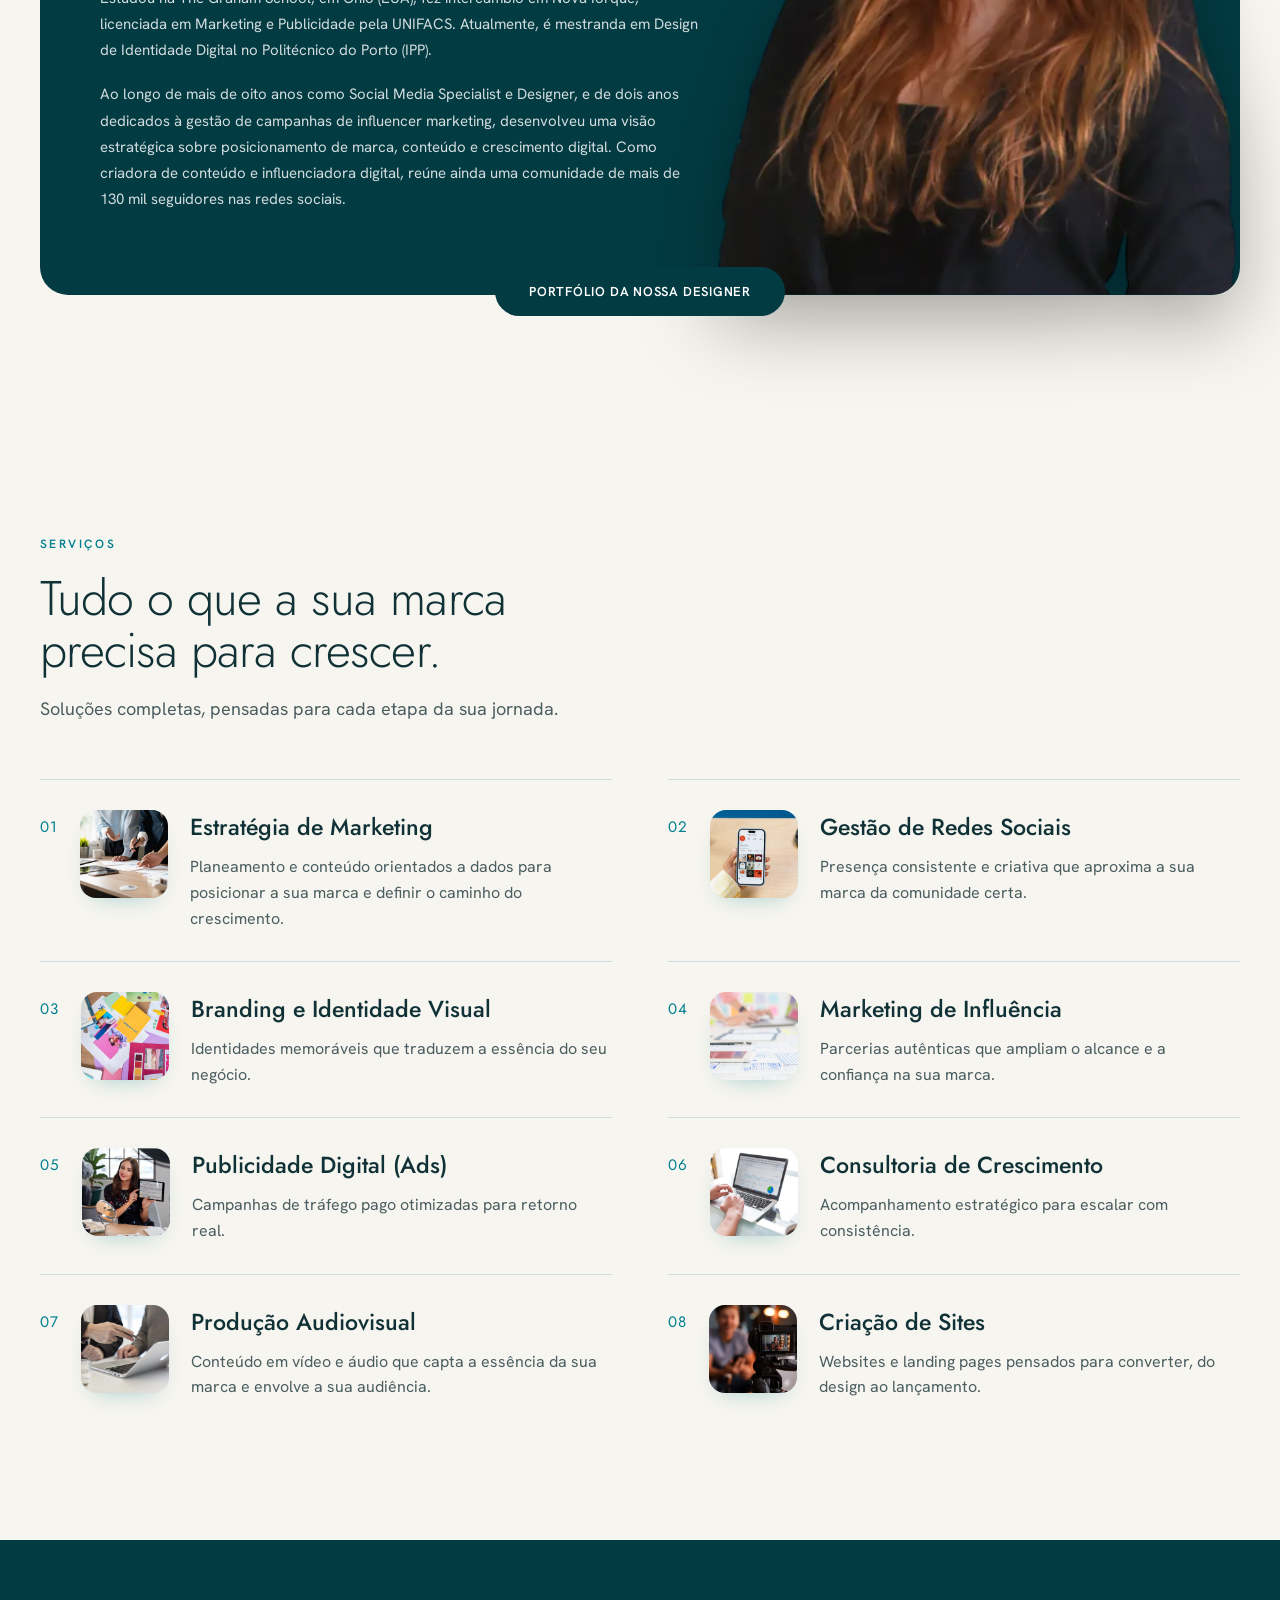
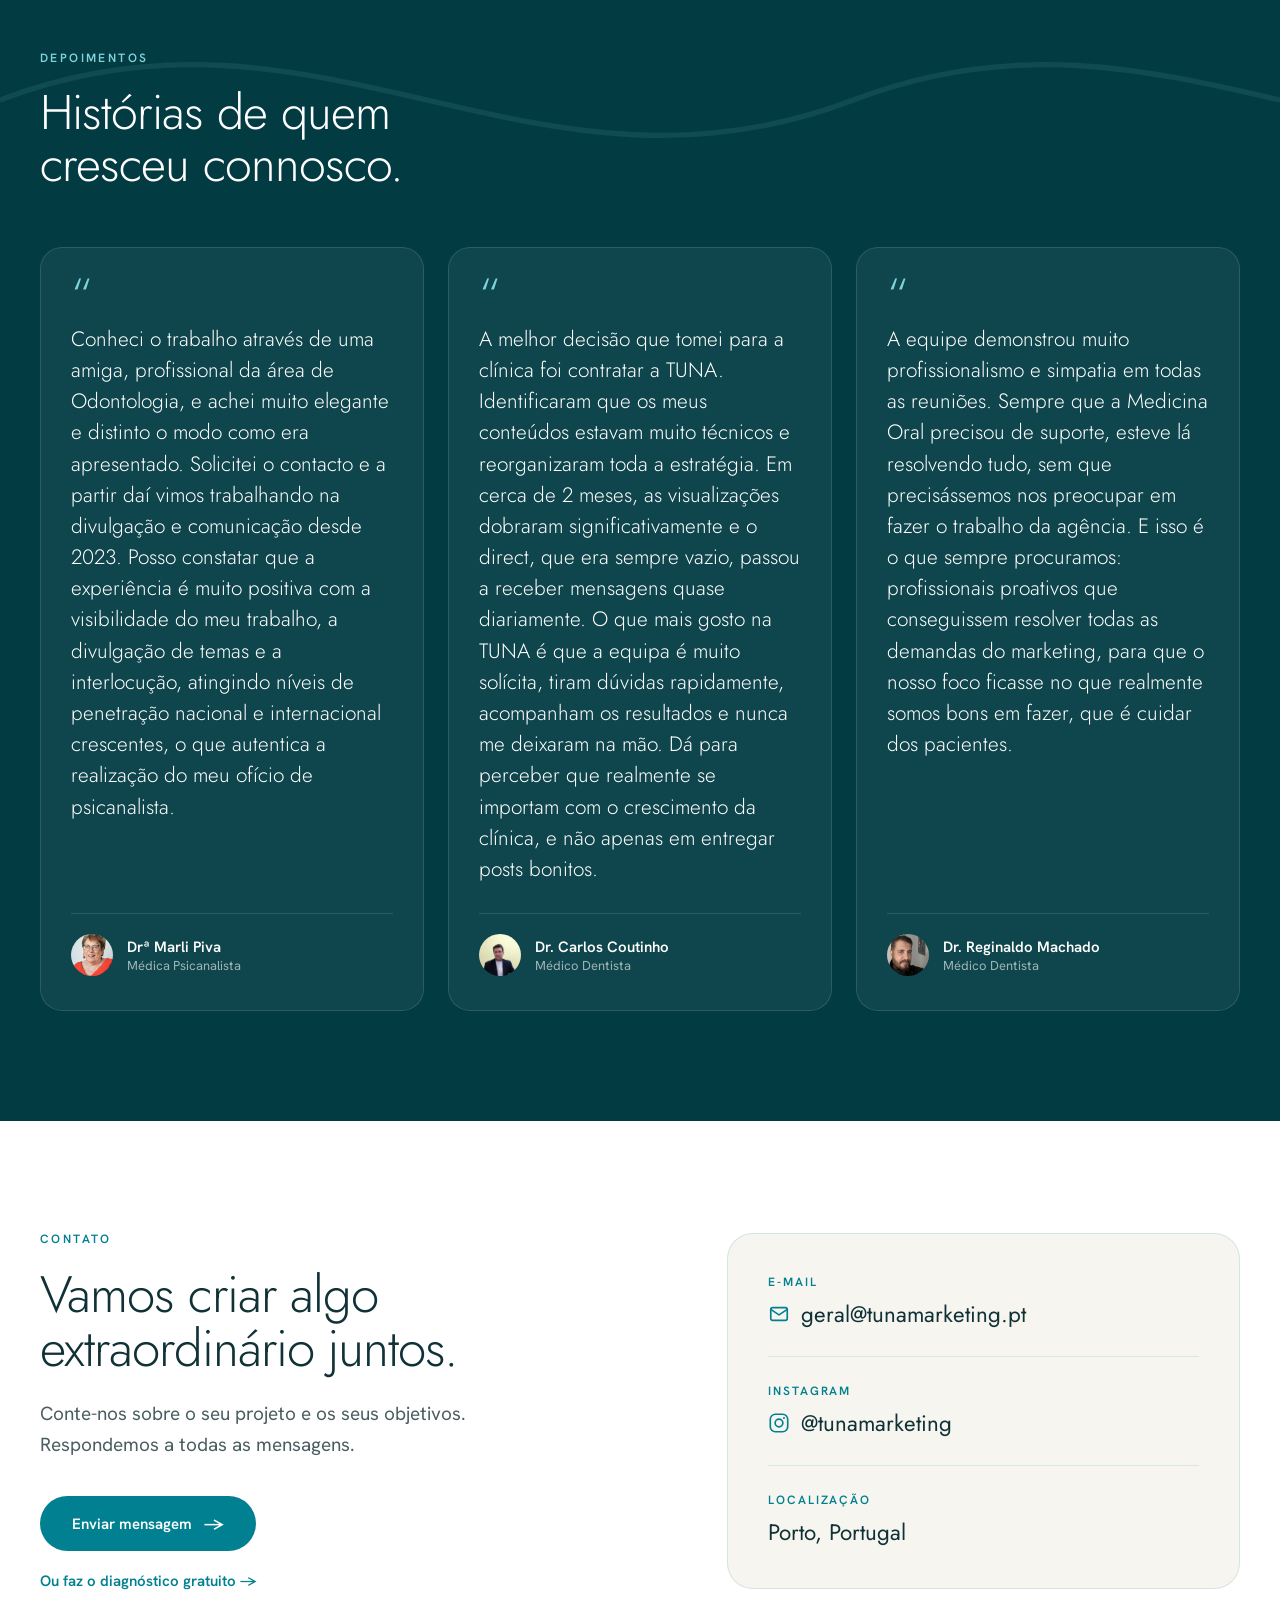
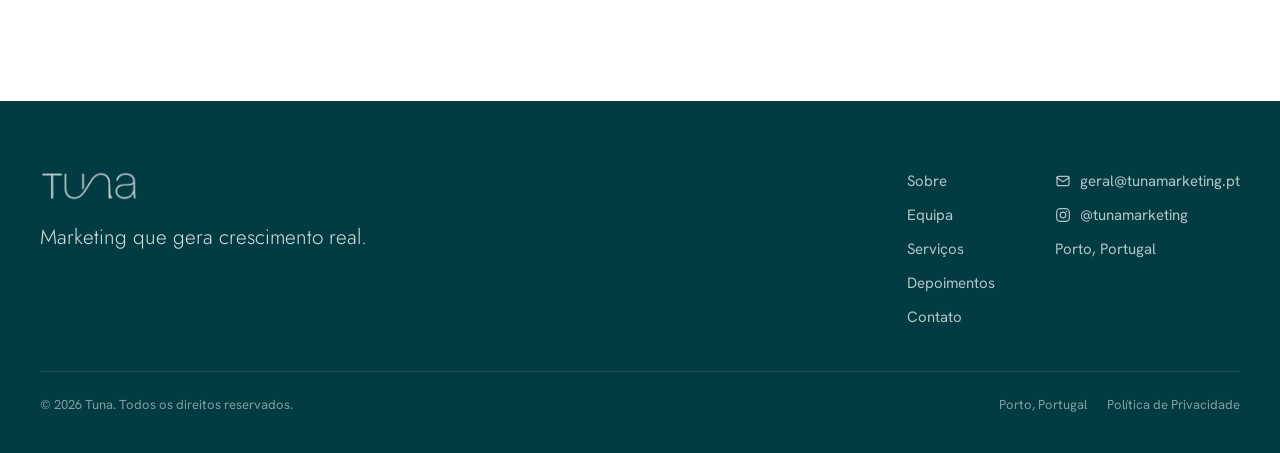
==== commit 890589ab: "Alinha base da foto da equipa com a base do card no mobile A foto ficava "a flutuar" com um espaço d" ====
--- a/index.html
+++ b/index.html
@@ -171,9 +171,9 @@
     .about-img{aspect-ratio:16/10;}
     .hero-inner{padding:90px 22px;}
     .team-list{gap:56px;}
-    .team-card{padding:32px 24px 40px;overflow:visible;}
-    .team-text{max-width:100%;}
-    .team-photo{position:static;width:64%;max-width:280px;height:auto;display:block;margin:0 auto 22px;filter:none;}
+    .team-card{padding:32px 24px 0;overflow:hidden;}
+    .team-text{max-width:100%;padding-bottom:28px;}
+    .team-photo{position:static;width:64%;max-width:280px;height:auto;display:block;margin:0 auto;filter:none;}
     .team-portfolio-wrap{margin-top:20px;}
   }
   @media (max-width:560px){
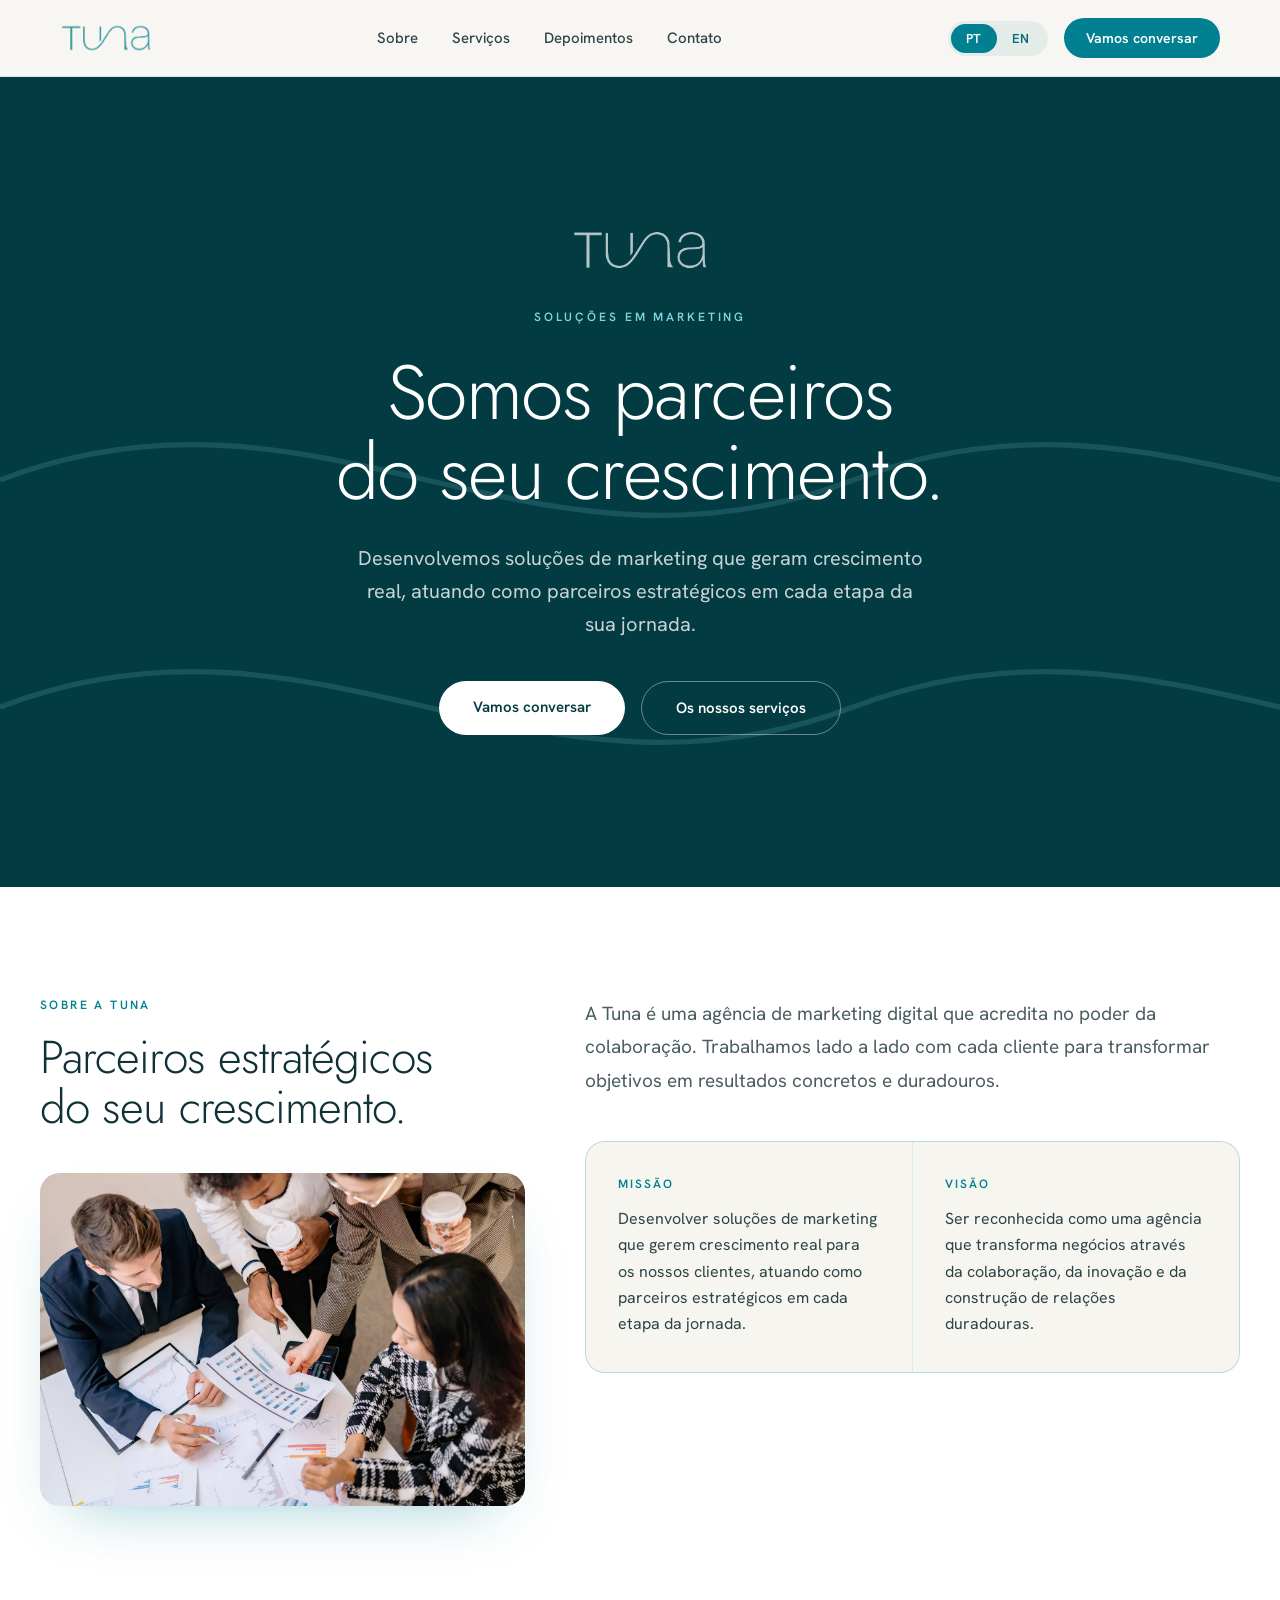
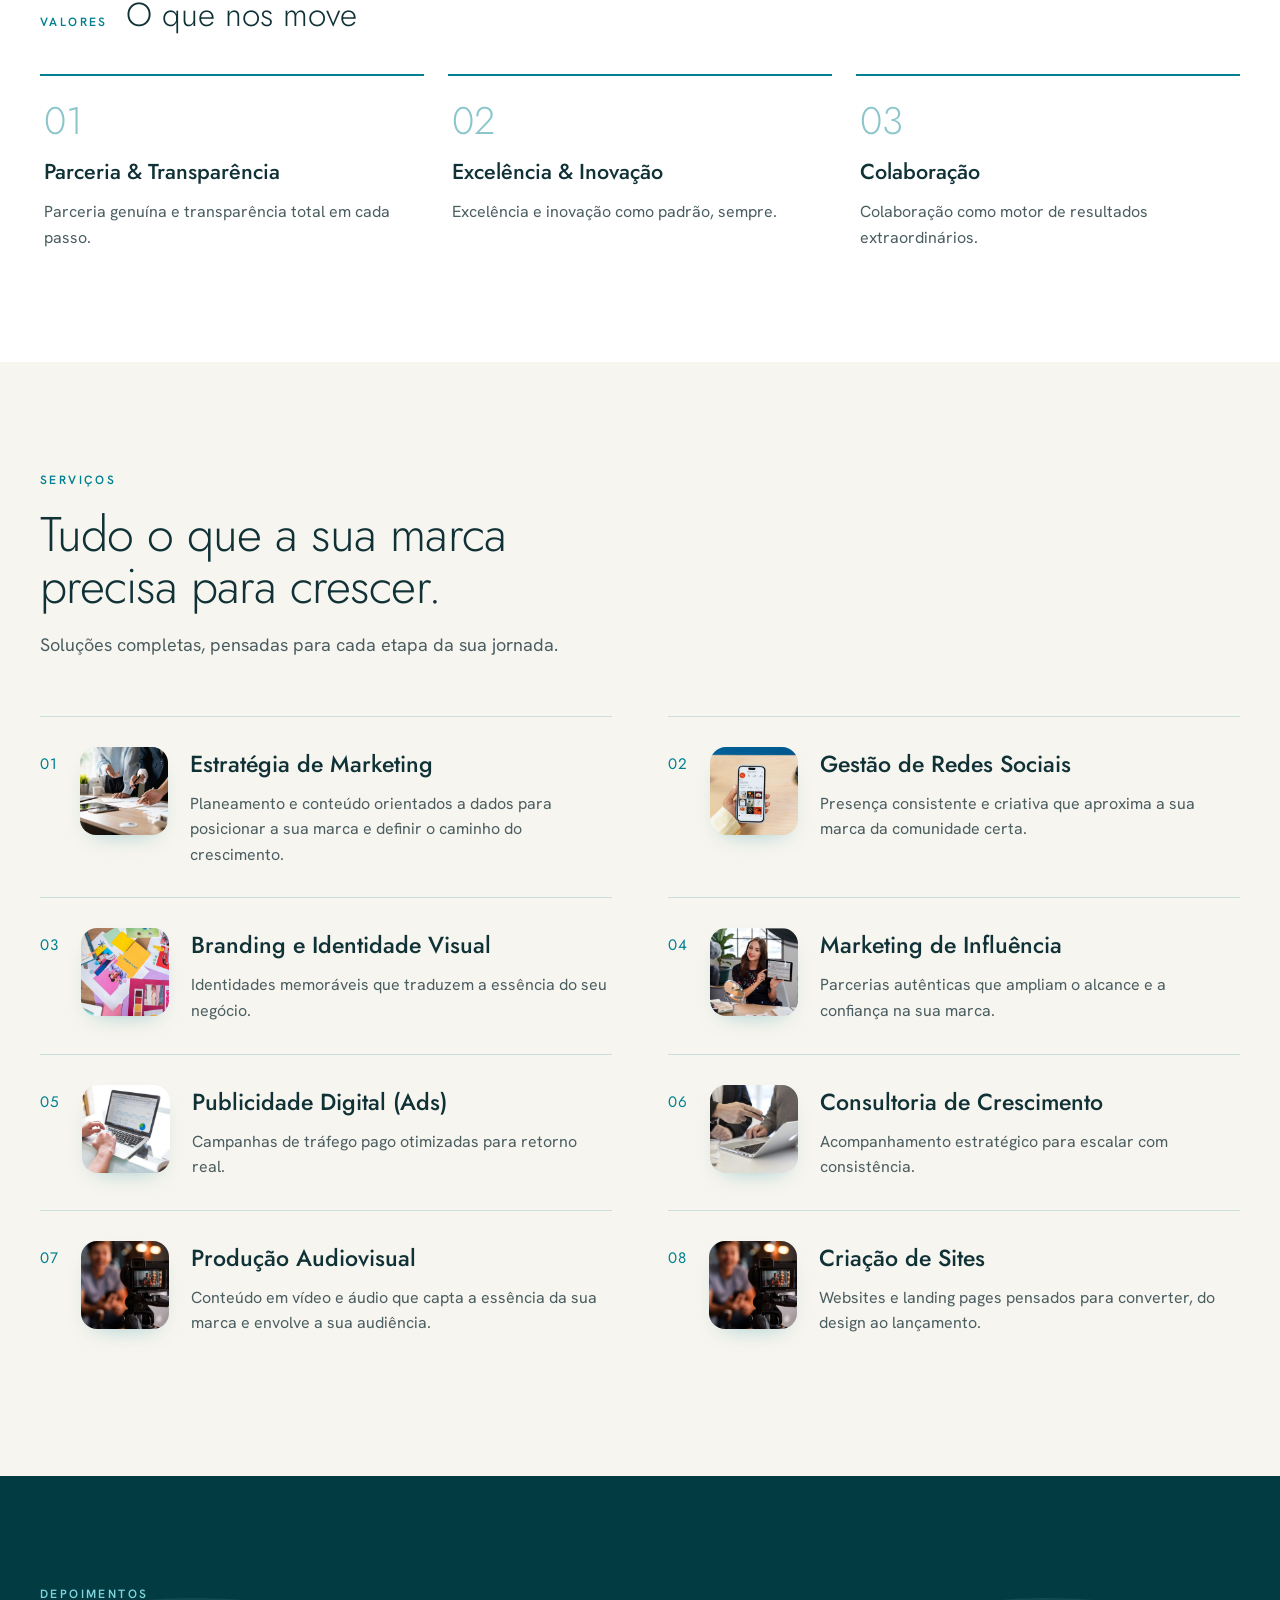
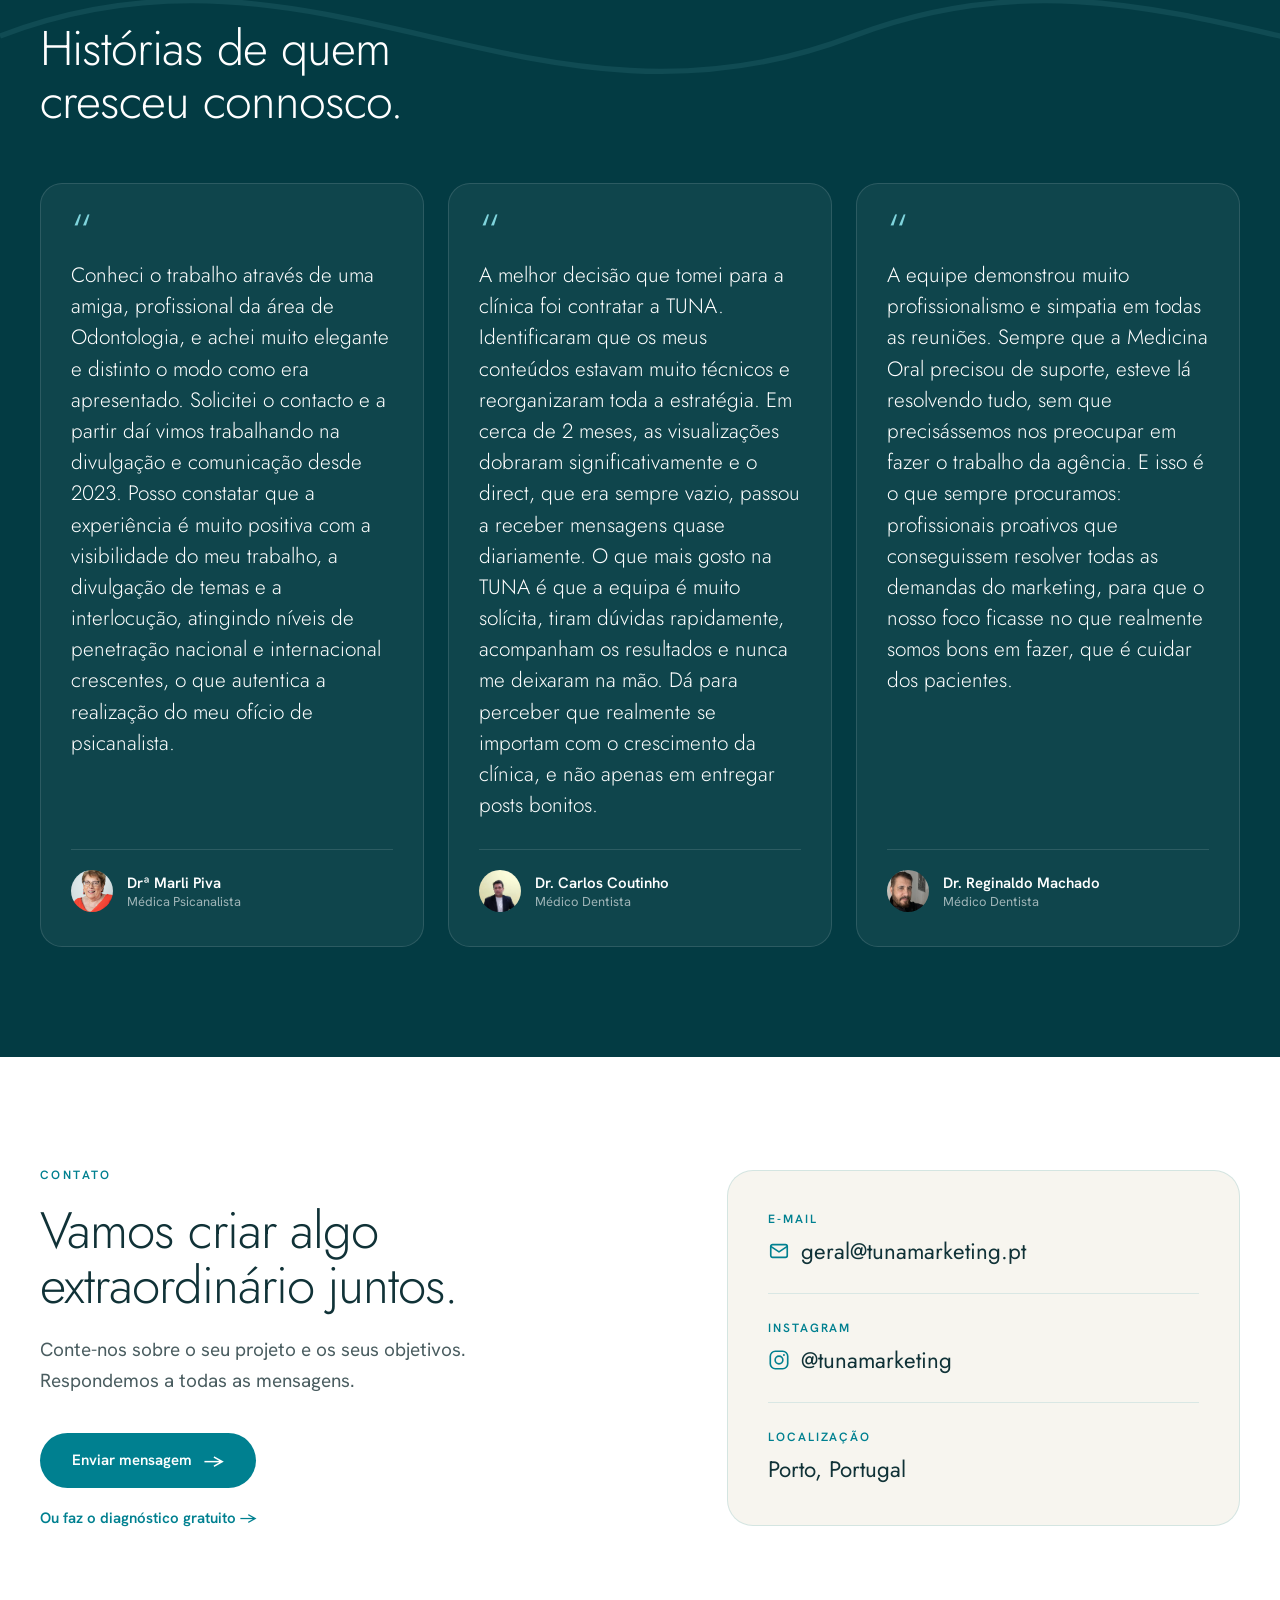
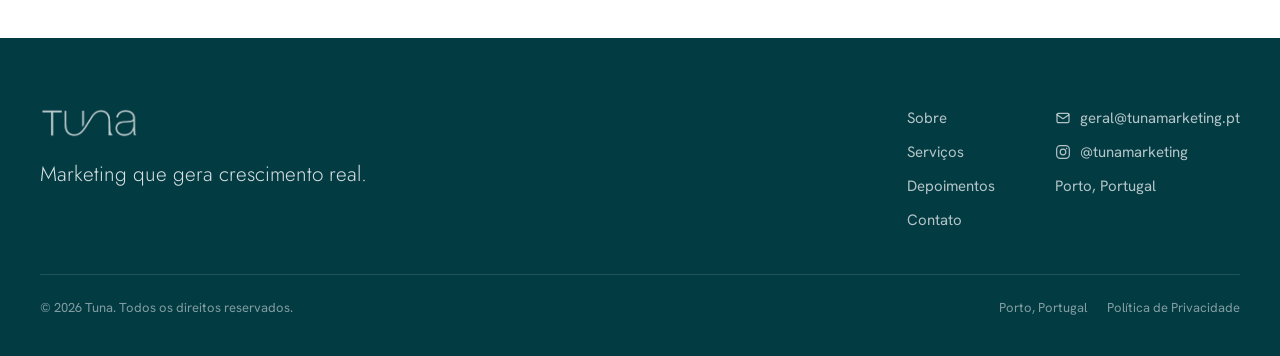
==== commit 66f101c0: "Remove secção Equipa e atualiza imagens de serviços A secção Equipa apresentava a Catarina como cofu" ====
--- a/index.html
+++ b/index.html
@@ -173,7 +173,7 @@
     .team-list{gap:56px;}
     .team-card{padding:32px 24px 0;overflow:hidden;}
     .team-text{max-width:100%;padding-bottom:28px;}
-    .team-photo{position:static;width:64%;max-width:280px;height:auto;display:block;margin:0 auto;filter:none;}
+    .team-photo{position:static;width:64%;max-width:280px;height:auto;display:block;margin:0 auto;border-radius:0;filter:none;}
     .team-portfolio-wrap{margin-top:20px;}
   }
   @media (max-width:560px){
@@ -189,7 +189,6 @@
       <a href="#top" aria-label="Tuna — início"><img src="assets/tuna-logo-teal.png" alt="Tuna" style="height:28px;width:auto;"></a>
       <nav class="nav">
         <a href="#sobre" data-i="navAbout">Sobre</a>
-        <a href="#equipa" data-i="navTeam">Equipa</a>
         <a href="#servicos" data-i="navServices">Serviços</a>
         <a href="#depoimentos" data-i="navTesti">Depoimentos</a>
         <a href="#contato" data-i="navContact">Contato</a>
@@ -264,16 +263,8 @@
     </div>
   </section>
 
-  <!-- EQUIPA -->
-  <section id="equipa" class="equipa">
-    <div class="wrap">
-      <div class="intro reveal">
-        <div class="eyebrow" data-i="teamLabel">Equipa Tuna</div>
-        <h2 data-i="teamHeading">Conheça os nossos profissionais.</h2>
-      </div>
-      <div class="team-list" id="team"></div>
-    </div>
-  </section>
+  <!-- EQUIPA — secção retirada em 25/09/2026, a repor quando houver equipa real para apresentar.
+       O CSS (.equipa/.team-*) e as etiquetas teamLabel/teamHeading foram mantidos para facilitar a reposição. -->
 
   <!-- SERVIÇOS -->
   <section id="servicos" class="servicos">
@@ -341,7 +332,6 @@
         <div class="footer-cols">
           <div class="footer-col">
             <a href="#sobre" data-i="navAbout">Sobre</a>
-            <a href="#equipa" data-i="navTeam">Equipa</a>
             <a href="#servicos" data-i="navServices">Serviços</a>
             <a href="#depoimentos" data-i="navTesti">Depoimentos</a>
             <a href="#contato" data-i="navContact">Contato</a>
@@ -465,50 +455,7 @@
   ]
 };
 
-const TEAM = {
-  pt:[
-    {
-      name:'Mayara Batista',
-      bio:[
-        'Antes de fundar a Tuna, Mayara passou mais de 15 anos a liderar equipas comerciais em setores tão distintos como cosmética, retalho e serviços financeiros. Recrutando, formando e acompanhando de perto o desempenho de cada consultor e vendedor. Foi nesse terreno, fechando negócios de alto valor e respondendo por metas e KPIs todos os dias, que construiu a convicção que hoje orienta a Tuna: marketing só vale a pena quando se traduz em crescimento real para o cliente.',
-        'Essa disciplina comercial, aliada a formação em marketing, publicidade e relações públicas, é o que diferencia a forma como a Tuna pensa cada estratégia, sempre com um objetivo de negócio por trás de cada conteúdo, campanha ou parceria.'
-      ],
-      quote:'Aprendi a vender antes de aprender a comunicar. É essa ordem que trago para cada projeto: primeiro o resultado, depois a forma.',
-      photo:'assets/equipa-mayara.webp'
-    },
-    {
-      name:'Catarina Lacerda',
-      bio:[
-        'Co-fundadora da Tuna & designer, Catarina construiu a sua carreira entre marketing, design e comunicação digital, combinando formação internacional com experiência prática no desenvolvimento de estratégias para marcas e gestão de redes sociais. Estudou na The Graham School, em Ohio (EUA), fez intercâmbio em Nova Iorque, licenciada em Marketing e Publicidade pela UNIFACS. Atualmente, é mestranda em Design de Identidade Digital no Politécnico do Porto (IPP).',
-        'Ao longo de mais de oito anos como Social Media Specialist e Designer, e de dois anos dedicados à gestão de campanhas de influencer marketing, desenvolveu uma visão estratégica sobre posicionamento de marca, conteúdo e crescimento digital. Como criadora de conteúdo e influenciadora digital, reúne ainda uma comunidade de mais de 130 mil seguidores nas redes sociais.'
-      ],
-      photo:'assets/equipa-catarina.webp',
-      portfolio:true,
-      portfolioCta:'Portfólio da nossa designer'
-    }
-  ],
-  en:[
-    {
-      name:'Mayara Batista',
-      bio:[
-        'Before founding Tuna, Mayara spent over 15 years leading sales teams across industries as varied as cosmetics, retail and financial services — recruiting, training and closely tracking the performance of every consultant and salesperson. It was in that environment, closing high-value deals and being accountable for targets and KPIs every single day, that she built the conviction that now guides Tuna: marketing is only worth it when it translates into real growth for the client.',
-        'That commercial discipline, combined with a background in marketing, advertising and public relations, is what sets apart the way Tuna approaches every strategy — always with a business goal behind each piece of content, campaign or partnership.'
-      ],
-      quote:"I learned to sell before I learned to communicate. That's the order I bring to every project: results first, form second.",
-      photo:'assets/equipa-mayara.webp'
-    },
-    {
-      name:'Catarina Lacerda',
-      bio:[
-        "Co-founder of Tuna & designer, Catarina built her career across marketing, design and digital communication, combining international training with hands-on experience developing brand strategies and managing social media. She studied at The Graham School in Ohio (USA), did an exchange programme in New York, and holds a degree in Marketing and Advertising from UNIFACS. She is currently pursuing a master's in Digital Identity Design at the Polytechnic of Porto (IPP).",
-        'Over more than eight years as a Social Media Specialist and Designer, and two years dedicated to managing influencer marketing campaigns, she has developed a strategic outlook on brand positioning, content and digital growth. As a content creator and digital influencer, she also brings together a community of more than 130,000 followers across social media.'
-      ],
-      photo:'assets/equipa-catarina.webp',
-      portfolio:true,
-      portfolioCta:"Our designer's portfolio"
-    }
-  ]
-};
+// TEAM — removido em 25/09/2026 com a secção Equipa. Reposição: recriar este array e a secção #equipa.
 
 const TESTI = {
   pt:[
@@ -533,19 +480,6 @@
       <p>${esc(v.desc)}</p>
     </div>`).join('');
 
-  document.getElementById('team').innerHTML = TEAM[lang].map(m => `
-    <div class="team-item">
-      <div class="team-card reveal">
-        <div class="team-text">
-          <h3 class="team-name">${esc(m.name)}</h3>
-          ${m.bio.map(p => `<p>${esc(p)}</p>`).join('')}
-          ${m.quote ? `<p class="team-quote">&ldquo;${esc(m.quote)}&rdquo;</p>` : ''}
-        </div>
-        <img class="team-photo" src="${esc(m.photo)}" alt="${esc(m.name)}" loading="lazy" onerror="this.style.display='none'">
-      </div>
-      ${m.portfolio ? `<div class="team-portfolio-wrap"><a href="#" class="btn-portfolio" onclick="event.preventDefault();">${esc(m.portfolioCta)}</a></div>` : ''}
-    </div>`).join('');
-
   document.getElementById('services').innerHTML = SERVICES[lang].map(s => `
     <div class="service reveal">
       <span class="num">${esc(s.num)}</span>
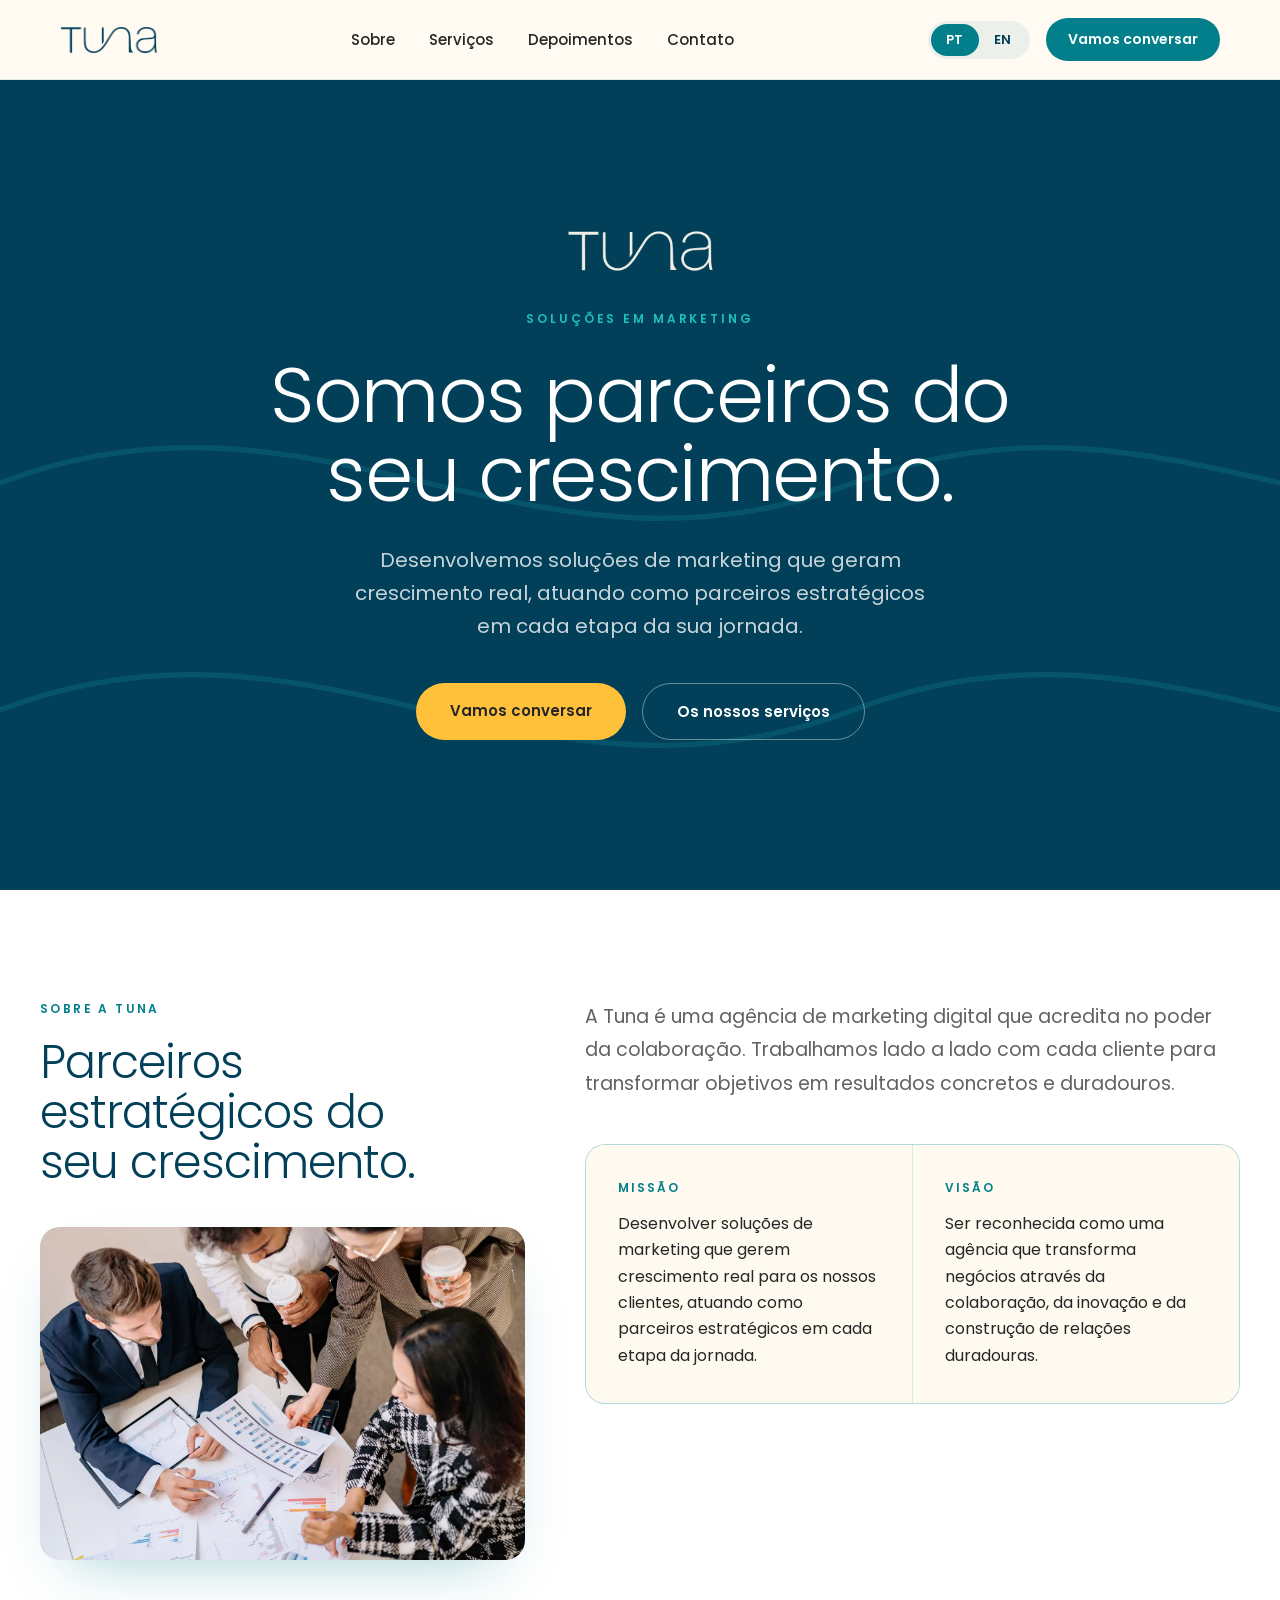
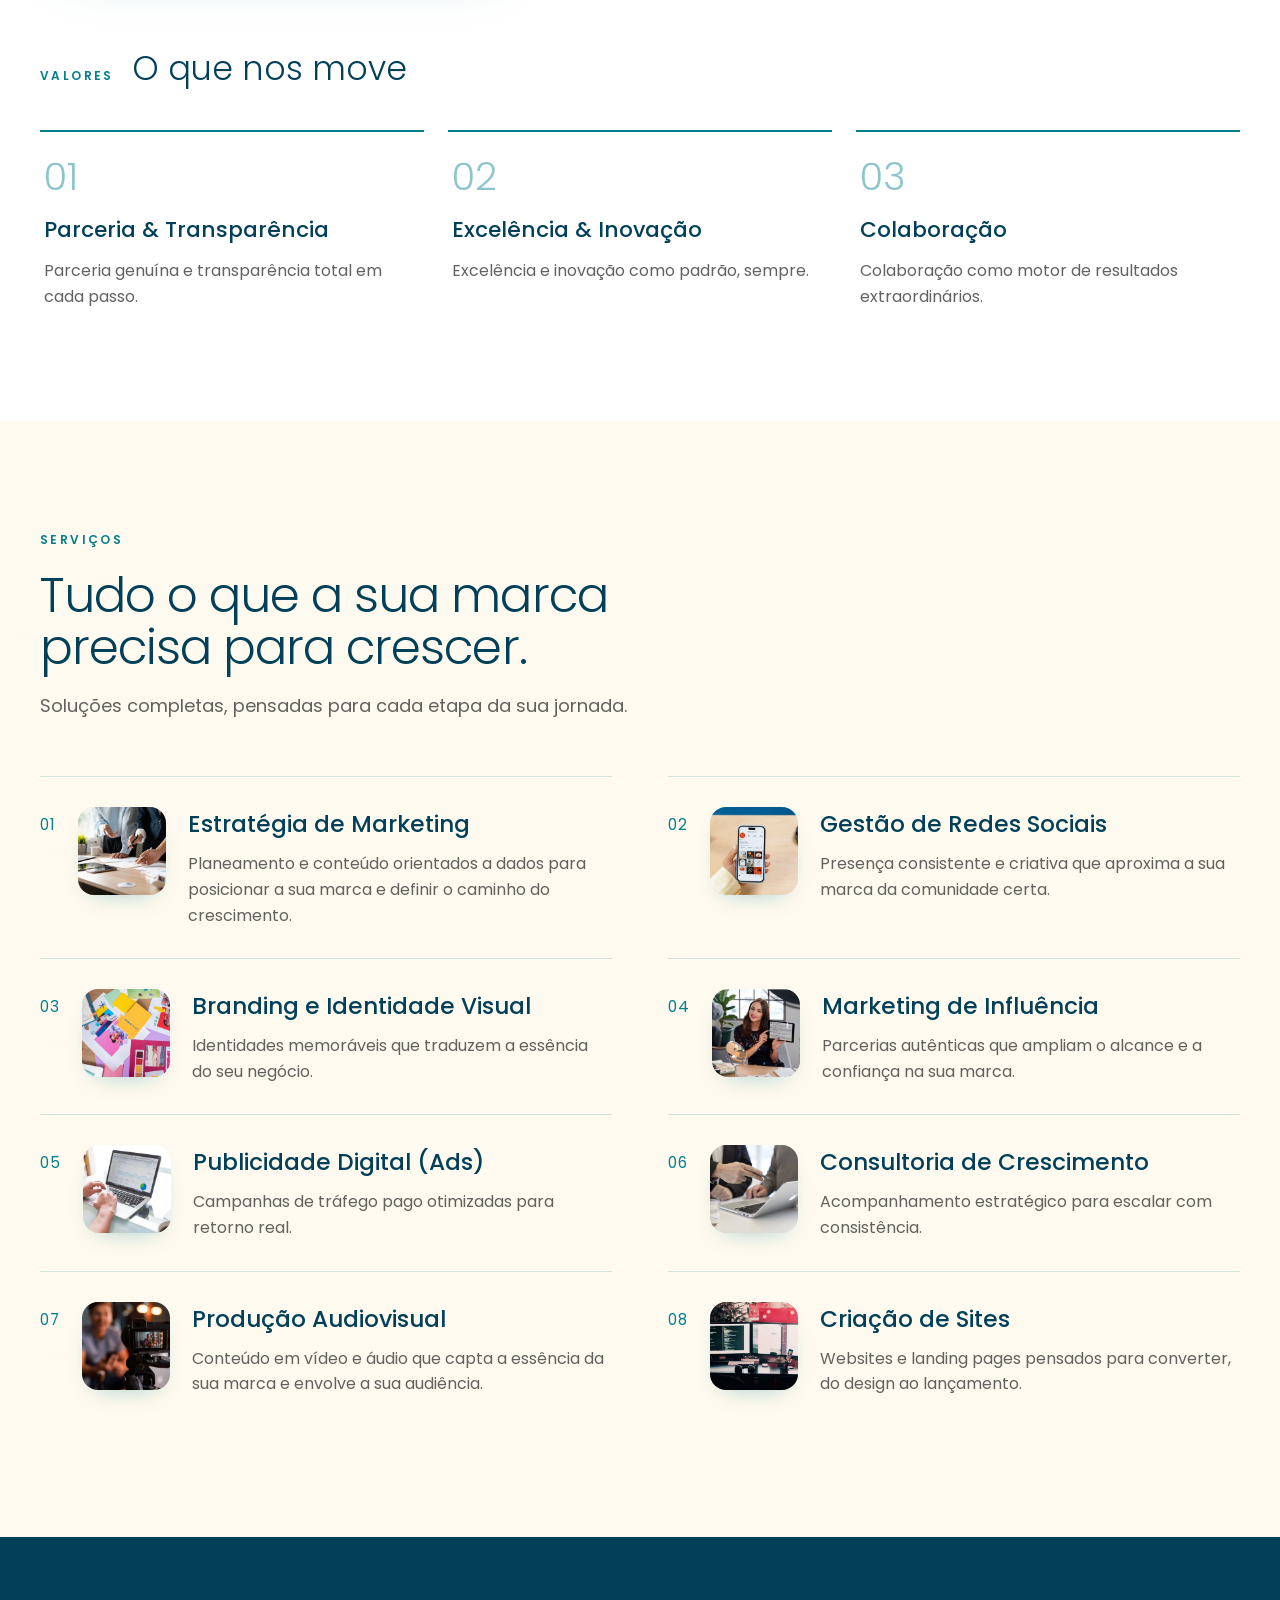
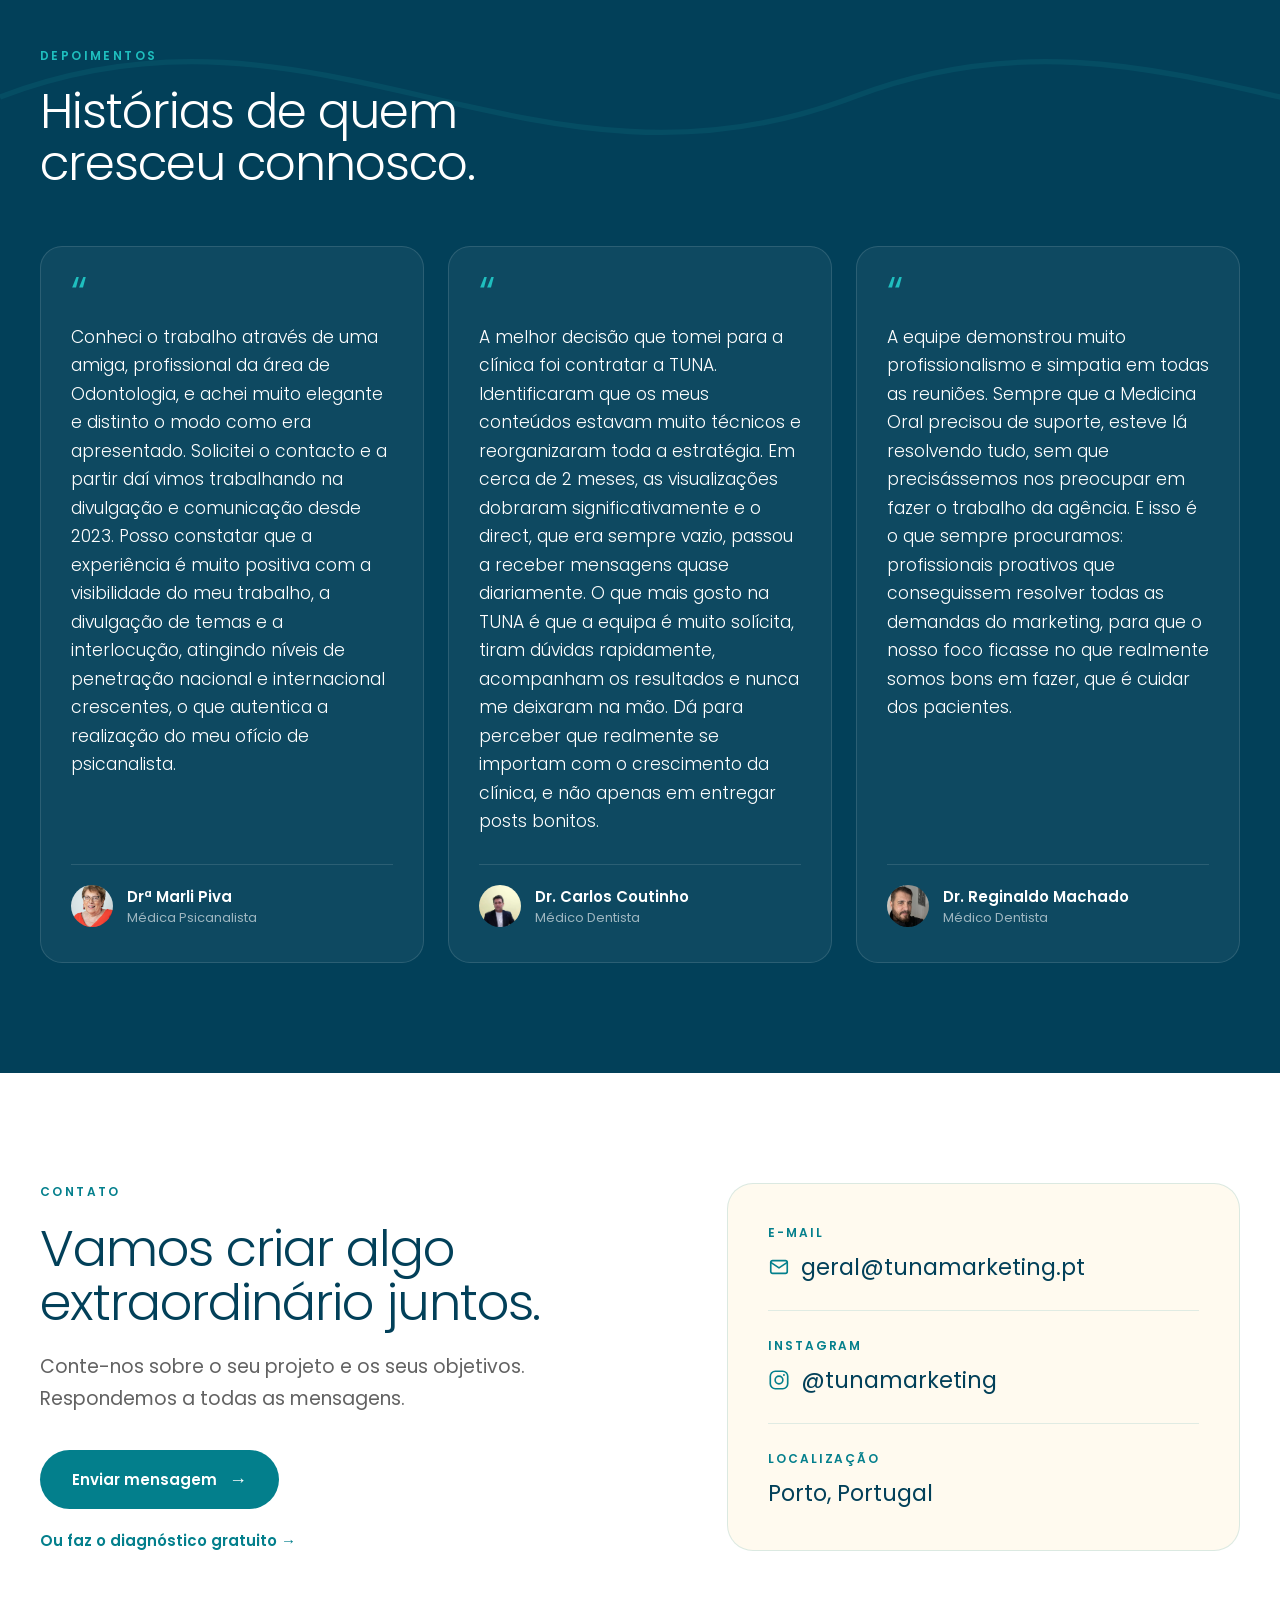
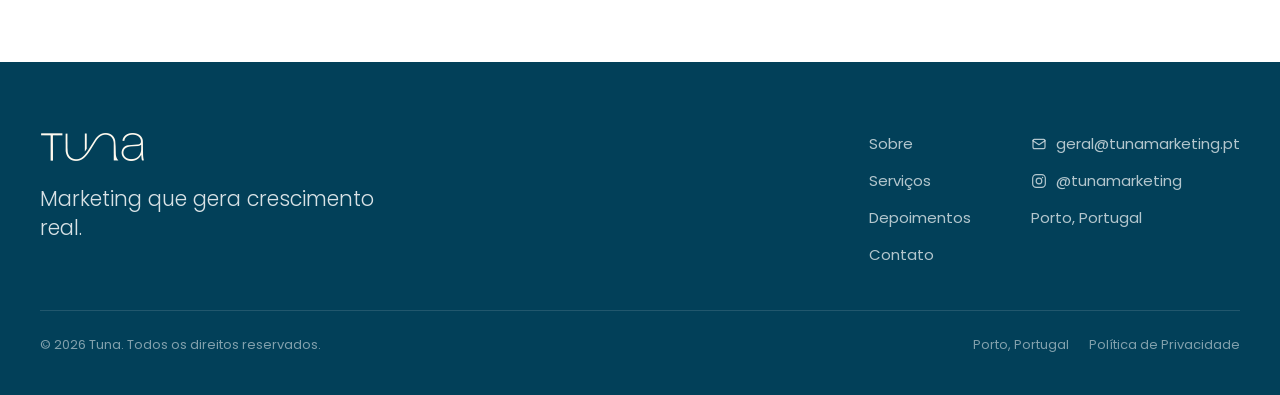
==== commit bc46f2e0: "Alinha o site com o Manual de Marca (paleta, tipografia e logótipos) - Cores substituídas pelas do m" ====
--- a/index.html
+++ b/index.html
@@ -7,12 +7,12 @@
 <meta name="description" content="A Tuna é uma agência de marketing digital no Porto. Desenvolvemos soluções que geram crescimento real, atuando como parceiros estratégicos em cada etapa.">
 <link rel="preconnect" href="https://fonts.googleapis.com">
 <link rel="preconnect" href="https://fonts.gstatic.com" crossorigin>
-<link href="https://fonts.googleapis.com/css2?family=Jost:wght@300;400;500;600&family=Hanken+Grotesk:wght@400;500;600;700&display=swap" rel="stylesheet">
+<link href="https://fonts.googleapis.com/css2?family=Poppins:wght@300;400;500;600;700&display=swap" rel="stylesheet">
 <style>
   *{box-sizing:border-box;}
   html{scroll-behavior:smooth;}
-  body{margin:0;font-family:'Hanken Grotesk',sans-serif;color:#14282b;background:#fff;overflow-x:clip;position:relative;}
-  ::selection{background:#008090;color:#fff;}
+  body{margin:0;font-family:'Poppins',sans-serif;color:#262626;background:#fff;overflow-x:clip;position:relative;}
+  ::selection{background:#037f8c;color:#fff;}
   a{text-decoration:none;color:inherit;}
   img{display:block;}
 
@@ -31,31 +31,31 @@
   .wrap{max-width:1240px;margin:0 auto;}
 
   /* ---- Header ---- */
-  .site-header{position:sticky;top:0;z-index:50;background:rgba(247,245,239,.82);backdrop-filter:blur(14px);-webkit-backdrop-filter:blur(14px);border-bottom:1px solid rgba(0,128,144,.12);}
+  .site-header{position:sticky;top:0;z-index:50;background:rgba(255,250,239,.82);backdrop-filter:blur(14px);-webkit-backdrop-filter:blur(14px);border-bottom:1px solid rgba(3,127,140,.12);}
   .header-inner{max-width:1240px;margin:0 auto;padding:18px 40px;display:flex;align-items:center;justify-content:space-between;gap:24px;}
-  .nav{display:flex;align-items:center;gap:34px;font-size:15px;font-weight:500;color:#2a4448;}
+  .nav{display:flex;align-items:center;gap:34px;font-size:15px;font-weight:500;color:#262626;}
   .nav a{transition:color .2s;}
-  .nav a:hover{color:#008090;}
+  .nav a:hover{color:#037f8c;}
   .header-actions{display:flex;align-items:center;gap:16px;}
-  .lang-switch{display:flex;align-items:center;background:rgba(0,128,144,.08);border-radius:999px;padding:3px;}
-  .lang-switch button{padding:6px 15px;border-radius:999px;cursor:pointer;font-size:13px;font-weight:600;letter-spacing:.04em;border:none;transition:all .25s;font-family:'Hanken Grotesk',sans-serif;background:transparent;color:#0b6b76;}
-  .lang-switch button.active{background:#008090;color:#fff;}
-  .btn-cta{background:#008090;color:#fff;padding:11px 22px;border-radius:999px;font-size:14px;font-weight:600;transition:background .25s,transform .25s;}
-  .btn-cta:hover{background:#00626f;transform:translateY(-1px);}
+  .lang-switch{display:flex;align-items:center;background:rgba(3,127,140,.08);border-radius:999px;padding:3px;}
+  .lang-switch button{padding:6px 15px;border-radius:999px;cursor:pointer;font-size:13px;font-weight:600;letter-spacing:.04em;border:none;transition:all .25s;font-family:'Poppins',sans-serif;background:transparent;color:#024059;}
+  .lang-switch button.active{background:#037f8c;color:#fff;}
+  .btn-cta{background:#037f8c;color:#fff;padding:11px 22px;border-radius:999px;font-size:14px;font-weight:600;transition:background .25s,transform .25s;}
+  .btn-cta:hover{background:#024059;transform:translateY(-1px);}
 
   /* ---- Hero ---- */
-  .hero{background:#033b43;position:relative;overflow:hidden;min-height:90vh;display:flex;align-items:center;}
+  .hero{background:#024059;position:relative;overflow:hidden;min-height:90vh;display:flex;align-items:center;}
   .hero-waves{position:absolute;inset:0;opacity:.16;pointer-events:none;}
   .hero-waves .row{position:absolute;left:0;width:200%;}
   .hero-waves .row1{top:30%;animation:drift 26s linear infinite;}
   .hero-waves .row2{top:58%;animation:drift 34s linear infinite;}
   .hero-inner{position:relative;max-width:1000px;margin:0 auto;padding:110px 40px;text-align:center;animation:revUp 1s ease both;}
   .hero-logo{height:42px;width:auto;margin:0 auto 38px;opacity:.95;}
-  .kicker{font-size:12px;letter-spacing:.24em;text-transform:uppercase;font-weight:600;color:#7fd4dc;margin-bottom:28px;}
-  .hero h1{font-family:'Jost',sans-serif;font-weight:300;font-size:clamp(2.8rem,6vw,5.6rem);line-height:1.03;letter-spacing:-.02em;margin:0 0 30px;color:#fff;text-wrap:balance;}
+  .kicker{font-size:12px;letter-spacing:.24em;text-transform:uppercase;font-weight:600;color:#1fbfbf;margin-bottom:28px;}
+  .hero h1{font-family:'Poppins',sans-serif;font-weight:300;font-size:clamp(2.8rem,6vw,5.6rem);line-height:1.03;letter-spacing:-.02em;margin:0 0 30px;color:#fff;text-wrap:balance;}
   .hero p.sub{font-size:20px;line-height:1.65;color:rgba(255,255,255,.78);max-width:36rem;margin:0 auto 40px;}
   .hero-ctas{display:flex;gap:16px;justify-content:center;flex-wrap:wrap;}
-  .btn-light{background:#fff;color:#033b43;padding:16px 34px;border-radius:999px;font-size:15px;font-weight:600;transition:transform .25s,box-shadow .25s;}
+  .btn-light{background:#ffc13a;color:#262626;padding:16px 34px;border-radius:999px;font-size:15px;font-weight:600;transition:transform .25s,box-shadow .25s;}
   .btn-light:hover{transform:translateY(-2px);box-shadow:0 16px 40px -12px rgba(0,0,0,.5);}
   .btn-ghost{border:1px solid rgba(255,255,255,.4);color:#fff;padding:16px 34px;border-radius:999px;font-size:15px;font-weight:600;transition:all .25s;}
   .btn-ghost:hover{background:rgba(255,255,255,.12);}
@@ -63,67 +63,67 @@
   /* ---- Sobre ---- */
   .sobre{background:#fff;padding:110px 40px;}
   .sobre-grid{display:grid;grid-template-columns:.85fr 1.15fr;gap:60px;align-items:start;}
-  .eyebrow{font-size:12px;letter-spacing:.2em;text-transform:uppercase;font-weight:600;color:#008090;margin-bottom:20px;}
-  .sobre h2{font-family:'Jost',sans-serif;font-weight:300;font-size:clamp(2rem,3.6vw,3.2rem);line-height:1.08;letter-spacing:-.02em;margin:0;color:#103237;text-wrap:balance;}
-  .sobre-img{margin-top:40px;border-radius:20px;overflow:hidden;aspect-ratio:16/11;background:#e3eded;box-shadow:0 26px 60px -32px rgba(0,128,144,.45);}
+  .eyebrow{font-size:12px;letter-spacing:.2em;text-transform:uppercase;font-weight:600;color:#037f8c;margin-bottom:20px;}
+  .sobre h2{font-family:'Poppins',sans-serif;font-weight:300;font-size:clamp(2rem,3.6vw,3.2rem);line-height:1.08;letter-spacing:-.02em;margin:0;color:#024059;text-wrap:balance;}
+  .sobre-img{margin-top:40px;border-radius:20px;overflow:hidden;aspect-ratio:16/11;background:#f2f2f2;box-shadow:0 26px 60px -32px rgba(3,127,140,.45);}
   .sobre-img img{width:100%;height:100%;object-fit:cover;display:block;}
-  .sobre-text{font-size:19px;line-height:1.75;color:#4a5d60;margin:0 0 44px;max-width:40rem;}
-  .mv-grid{display:grid;grid-template-columns:1fr 1fr;gap:1px;background:rgba(0,128,144,.16);border:1px solid rgba(0,128,144,.16);border-radius:20px;overflow:hidden;}
-  .mv-cell{background:#f7f5ef;padding:34px 32px;}
+  .sobre-text{font-size:19px;line-height:1.75;color:rgba(38,38,38,.72);margin:0 0 44px;max-width:40rem;}
+  .mv-grid{display:grid;grid-template-columns:1fr 1fr;gap:1px;background:rgba(3,127,140,.16);border:1px solid rgba(3,127,140,.16);border-radius:20px;overflow:hidden;}
+  .mv-cell{background:#fffaef;padding:34px 32px;}
   .mv-cell .eyebrow{margin-bottom:14px;letter-spacing:.18em;}
-  .mv-cell p{margin:0;font-size:16px;line-height:1.65;color:#2a4448;}
-  .about-img{margin-top:64px;border-radius:24px;overflow:hidden;aspect-ratio:16/6;background:#e3eded;box-shadow:0 30px 70px -34px rgba(0,128,144,.4);}
+  .mv-cell p{margin:0;font-size:16px;line-height:1.65;color:#262626;}
+  .about-img{margin-top:64px;border-radius:24px;overflow:hidden;aspect-ratio:16/6;background:#f2f2f2;box-shadow:0 30px 70px -34px rgba(3,127,140,.4);}
   .about-img img{width:100%;height:100%;object-fit:cover;}
   .values-head{display:flex;align-items:baseline;gap:18px;margin-bottom:36px;}
   .values-head .eyebrow{margin-bottom:0;}
-  .values-head h3{font-family:'Jost',sans-serif;font-weight:300;font-size:clamp(1.5rem,2.6vw,2.2rem);margin:0;color:#103237;}
+  .values-head h3{font-family:'Poppins',sans-serif;font-weight:300;font-size:clamp(1.5rem,2.6vw,2.2rem);margin:0;color:#024059;}
   .values-grid{display:grid;grid-template-columns:repeat(3,1fr);gap:24px;}
-  .value{border-top:2px solid #008090;padding:26px 4px 0;}
-  .value .num{font-family:'Jost',sans-serif;font-weight:300;font-size:2.4rem;color:rgba(0,128,144,.45);line-height:1;margin-bottom:16px;}
-  .value h4{font-family:'Jost',sans-serif;font-weight:500;font-size:1.35rem;margin:0 0 12px;color:#103237;}
-  .value p{margin:0;font-size:16px;line-height:1.65;color:#4a5d60;}
+  .value{border-top:2px solid #037f8c;padding:26px 4px 0;}
+  .value .num{font-family:'Poppins',sans-serif;font-weight:300;font-size:2.4rem;color:rgba(3,127,140,.45);line-height:1;margin-bottom:16px;}
+  .value h4{font-family:'Poppins',sans-serif;font-weight:500;font-size:1.35rem;margin:0 0 12px;color:#024059;}
+  .value p{margin:0;font-size:16px;line-height:1.65;color:rgba(38,38,38,.72);}
 
   /* ---- Equipa ---- */
-  .equipa{background:#f7f5ef;padding:110px 40px;}
+  .equipa{background:#fffaef;padding:110px 40px;}
   .equipa .intro{max-width:40rem;margin-bottom:56px;}
-  .equipa h2{font-family:'Jost',sans-serif;font-weight:300;font-size:clamp(2rem,3.8vw,3.3rem);line-height:1.08;letter-spacing:-.02em;margin:0;color:#103237;text-wrap:balance;}
+  .equipa h2{font-family:'Poppins',sans-serif;font-weight:300;font-size:clamp(2rem,3.8vw,3.3rem);line-height:1.08;letter-spacing:-.02em;margin:0;color:#024059;text-wrap:balance;}
   .team-list{display:flex;flex-direction:column;gap:150px;}
-  .team-card{position:relative;background:#033b43;border-radius:28px;padding:64px 60px;min-height:460px;overflow:visible;}
+  .team-card{position:relative;background:#024059;border-radius:28px;padding:64px 60px;min-height:460px;overflow:visible;}
   .team-text{position:relative;z-index:2;max-width:56%;}
-  .team-name{font-family:'Jost',sans-serif;font-weight:700;font-size:clamp(2.1rem,4.2vw,3.6rem);text-transform:uppercase;color:#f7f5ef;line-height:1.05;letter-spacing:-.01em;margin:0 0 26px;}
+  .team-name{font-family:'Poppins',sans-serif;font-weight:700;font-size:clamp(2.1rem,4.2vw,3.6rem);text-transform:uppercase;color:#fffaef;line-height:1.05;letter-spacing:-.01em;margin:0 0 26px;}
   .team-text p{color:rgba(255,255,255,.82);font-size:15px;line-height:1.75;margin:0 0 18px;}
-  .team-text .team-quote{font-family:'Jost',sans-serif;font-weight:300;font-style:italic;font-size:1.05rem;line-height:1.6;color:#7fd4dc;margin:22px 0 0;border-left:2px solid rgba(127,212,220,.5);padding-left:18px;}
+  .team-text .team-quote{font-family:'Poppins',sans-serif;font-weight:300;font-style:italic;font-size:1.05rem;line-height:1.6;color:#1fbfbf;margin:22px 0 0;border-left:2px solid rgba(31,191,191,.5);padding-left:18px;}
   .team-photo{position:absolute;right:0;bottom:0;width:44%;height:auto;max-height:calc(100% + 110px);display:block;border-radius:0 0 28px 0;filter:drop-shadow(0 24px 40px rgba(0,0,0,.35));}
   .team-portfolio-wrap{text-align:center;margin-top:-28px;position:relative;z-index:3;}
-  .btn-portfolio{display:inline-block;background:#033b43;color:#fff;padding:16px 34px;border-radius:999px;font-size:13px;font-weight:600;text-transform:uppercase;letter-spacing:.06em;transition:background .25s;cursor:default;}
-  .btn-portfolio:hover{background:#00272c;}
+  .btn-portfolio{display:inline-block;background:#024059;color:#fff;padding:16px 34px;border-radius:999px;font-size:13px;font-weight:600;text-transform:uppercase;letter-spacing:.06em;transition:background .25s;cursor:default;}
+  .btn-portfolio:hover{background:#037f8c;}
 
   /* ---- Serviços ---- */
-  .servicos{background:#f7f5ef;padding:110px 40px;position:relative;overflow:hidden;}
+  .servicos{background:#fffaef;padding:110px 40px;position:relative;overflow:hidden;}
   .servicos .intro{max-width:40rem;margin-bottom:56px;}
-  .servicos h2{font-family:'Jost',sans-serif;font-weight:300;font-size:clamp(2rem,3.8vw,3.3rem);line-height:1.08;letter-spacing:-.02em;margin:0 0 18px;color:#103237;text-wrap:balance;}
-  .servicos .intro p{font-size:18px;line-height:1.6;color:#4a5d60;margin:0;}
+  .servicos h2{font-family:'Poppins',sans-serif;font-weight:300;font-size:clamp(2rem,3.8vw,3.3rem);line-height:1.08;letter-spacing:-.02em;margin:0 0 18px;color:#024059;text-wrap:balance;}
+  .servicos .intro p{font-size:18px;line-height:1.6;color:rgba(38,38,38,.72);margin:0;}
   .services-grid{display:grid;grid-template-columns:1fr 1fr;gap:0 56px;}
-  .service{display:flex;gap:22px;padding:30px 0;border-top:1px solid rgba(0,128,144,.18);}
-  .service .num{font-family:'Jost',sans-serif;font-weight:400;font-size:.95rem;color:#008090;padding-top:6px;letter-spacing:.05em;}
-  .service .thumb{flex:none;width:88px;height:88px;border-radius:16px;overflow:hidden;background:#e3eded;box-shadow:0 10px 24px -14px rgba(0,128,144,.45);}
+  .service{display:flex;gap:22px;padding:30px 0;border-top:1px solid rgba(3,127,140,.18);}
+  .service .num{font-family:'Poppins',sans-serif;font-weight:400;font-size:.95rem;color:#037f8c;padding-top:6px;letter-spacing:.05em;}
+  .service .thumb{flex:none;width:88px;height:88px;border-radius:16px;overflow:hidden;background:#f2f2f2;box-shadow:0 10px 24px -14px rgba(3,127,140,.45);}
   .service .thumb img{width:100%;height:100%;object-fit:cover;display:block;}
-  .service h3{font-family:'Jost',sans-serif;font-weight:500;font-size:1.45rem;margin:0 0 10px;color:#103237;}
-  .service p{margin:0;font-size:16px;line-height:1.6;color:#4a5d60;max-width:26rem;}
+  .service h3{font-family:'Poppins',sans-serif;font-weight:500;font-size:1.45rem;margin:0 0 10px;color:#024059;}
+  .service p{margin:0;font-size:16px;line-height:1.6;color:rgba(38,38,38,.72);max-width:26rem;}
 
   /* ---- Depoimentos ---- */
-  .depoimentos{background:#033b43;padding:110px 40px;position:relative;overflow:hidden;}
+  .depoimentos{background:#024059;padding:110px 40px;position:relative;overflow:hidden;}
   .depoimentos .wave{position:absolute;top:0;left:0;width:200%;opacity:.1;animation:drift 30s linear infinite;pointer-events:none;}
   .depoimentos .inner{position:relative;}
   .depoimentos .intro{max-width:38rem;margin-bottom:56px;}
-  .depoimentos .eyebrow{color:#7fd4dc;}
-  .depoimentos h2{font-family:'Jost',sans-serif;font-weight:300;font-size:clamp(2rem,3.8vw,3.3rem);line-height:1.08;letter-spacing:-.02em;margin:0;color:#fff;text-wrap:balance;}
+  .depoimentos .eyebrow{color:#1fbfbf;}
+  .depoimentos h2{font-family:'Poppins',sans-serif;font-weight:300;font-size:clamp(2rem,3.8vw,3.3rem);line-height:1.08;letter-spacing:-.02em;margin:0;color:#fff;text-wrap:balance;}
   .testi-grid{display:grid;grid-template-columns:repeat(3,1fr);gap:24px;}
   .testi{background:rgba(255,255,255,.05);border:1px solid rgba(255,255,255,.12);border-radius:22px;padding:34px 30px;display:flex;flex-direction:column;}
-  .testi .mark{font-family:'Jost',sans-serif;font-weight:300;font-size:3rem;line-height:.6;color:#7fd4dc;margin-bottom:18px;height:24px;}
-  .testi .quote{font-family:'Jost',sans-serif;font-weight:300;font-size:1.3rem;line-height:1.5;color:#fff;margin:0 0 28px;flex:1;}
+  .testi .mark{font-family:'Poppins',sans-serif;font-weight:300;font-size:3rem;line-height:.6;color:#1fbfbf;margin-bottom:18px;height:24px;}
+  .testi .quote{font-family:'Poppins',sans-serif;font-weight:300;font-size:1.08rem;line-height:1.65;color:#fff;margin:0 0 28px;flex:1;}
   .testi .who{display:flex;align-items:center;gap:14px;padding-top:20px;border-top:1px solid rgba(255,255,255,.12);}
-  .testi .avatar{width:42px;height:42px;border-radius:50%;background:rgba(127,212,220,.18);display:flex;align-items:center;justify-content:center;font-family:'Jost',sans-serif;color:#7fd4dc;font-size:1.1rem;}
+  .testi .avatar{width:42px;height:42px;border-radius:50%;background:rgba(31,191,191,.18);display:flex;align-items:center;justify-content:center;font-family:'Poppins',sans-serif;color:#1fbfbf;font-size:1.1rem;}
   .testi .avatar-photo{width:42px;height:42px;border-radius:50%;object-fit:cover;flex:none;}
   .testi .author{font-weight:600;font-size:15px;color:#fff;}
   .testi .role{font-size:13px;color:rgba(255,255,255,.6);}
@@ -131,26 +131,26 @@
   /* ---- Contato ---- */
   .contato{background:#fff;padding:110px 40px;}
   .contato-grid{max-width:1240px;margin:0 auto;display:grid;grid-template-columns:1.1fr .9fr;gap:60px;align-items:center;}
-  .contato h2{font-family:'Jost',sans-serif;font-weight:300;font-size:clamp(2.1rem,4vw,3.5rem);line-height:1.06;letter-spacing:-.02em;margin:0 0 22px;color:#103237;text-wrap:balance;}
-  .contato .lead{font-size:19px;line-height:1.65;color:#4a5d60;margin:0 0 36px;max-width:32rem;}
-  .btn-arrow{display:inline-flex;align-items:center;gap:12px;background:#008090;color:#fff;padding:16px 32px;border-radius:999px;font-size:15px;font-weight:600;transition:background .25s,transform .25s;}
-  .btn-arrow:hover{background:#00626f;transform:translateY(-2px);}
-  .link-secondary{display:block;margin-top:20px;font-size:15px;font-weight:600;color:#008090;transition:color .2s;}
-  .link-secondary:hover{color:#00626f;}
-  .contact-card{background:#f7f5ef;border-radius:26px;padding:14px;border:1px solid rgba(0,128,144,.14);}
+  .contato h2{font-family:'Poppins',sans-serif;font-weight:300;font-size:clamp(2.1rem,4vw,3.5rem);line-height:1.06;letter-spacing:-.02em;margin:0 0 22px;color:#024059;text-wrap:balance;}
+  .contato .lead{font-size:19px;line-height:1.65;color:rgba(38,38,38,.72);margin:0 0 36px;max-width:32rem;}
+  .btn-arrow{display:inline-flex;align-items:center;gap:12px;background:#037f8c;color:#fff;padding:16px 32px;border-radius:999px;font-size:15px;font-weight:600;transition:background .25s,transform .25s;}
+  .btn-arrow:hover{background:#024059;transform:translateY(-2px);}
+  .link-secondary{display:block;margin-top:20px;font-size:15px;font-weight:600;color:#037f8c;transition:color .2s;}
+  .link-secondary:hover{color:#024059;}
+  .contact-card{background:#fffaef;border-radius:26px;padding:14px;border:1px solid rgba(3,127,140,.14);}
   .contact-card a,.contact-card .item{display:block;padding:26px;border-radius:18px;transition:background .2s;}
   .contact-card a:hover{background:#fff;}
-  .contact-card .label{font-size:12px;letter-spacing:.16em;text-transform:uppercase;font-weight:600;color:#008090;margin-bottom:8px;}
-  .contact-card .val{font-family:'Jost',sans-serif;font-size:1.4rem;color:#103237;display:flex;align-items:center;gap:11px;}
-  .contact-card .val .ico{flex:none;width:22px;height:22px;color:#008090;}
-  .contact-card .divider{height:1px;background:rgba(0,128,144,.12);margin:0 26px;}
+  .contact-card .label{font-size:12px;letter-spacing:.16em;text-transform:uppercase;font-weight:600;color:#037f8c;margin-bottom:8px;}
+  .contact-card .val{font-family:'Poppins',sans-serif;font-size:1.4rem;color:#024059;display:flex;align-items:center;gap:11px;}
+  .contact-card .val .ico{flex:none;width:22px;height:22px;color:#037f8c;}
+  .contact-card .divider{height:1px;background:rgba(3,127,140,.12);margin:0 26px;}
 
   /* ---- Footer ---- */
-  .site-footer{background:#033b43;padding:70px 40px 40px;position:relative;overflow:hidden;}
+  .site-footer{background:#024059;padding:70px 40px 40px;position:relative;overflow:hidden;}
   .footer-top{display:flex;justify-content:space-between;align-items:flex-start;gap:40px;flex-wrap:wrap;padding-bottom:44px;border-bottom:1px solid rgba(255,255,255,.12);}
   .footer-brand{max-width:22rem;}
   .footer-brand img{height:30px;width:auto;margin-bottom:22px;}
-  .footer-brand p{font-family:'Jost',sans-serif;font-weight:300;font-size:1.3rem;line-height:1.4;color:rgba(255,255,255,.85);margin:0;}
+  .footer-brand p{font-family:'Poppins',sans-serif;font-weight:300;font-size:1.3rem;line-height:1.4;color:rgba(255,255,255,.85);margin:0;}
   .footer-cols{display:flex;gap:60px;flex-wrap:wrap;}
   .footer-col{display:flex;flex-direction:column;gap:14px;font-size:15px;}
   .footer-col a,.footer-col span{color:rgba(255,255,255,.7);transition:color .2s;}
@@ -186,7 +186,7 @@
 
   <header class="site-header">
     <div class="header-inner">
-      <a href="#top" aria-label="Tuna — início"><img src="assets/tuna-logo-teal.png" alt="Tuna" style="height:28px;width:auto;"></a>
+      <a href="#top" aria-label="Tuna — início"><img src="assets/tuna-logo-petroleo.png" alt="Tuna" style="height:28px;width:auto;"></a>
       <nav class="nav">
         <a href="#sobre" data-i="navAbout">Sobre</a>
         <a href="#servicos" data-i="navServices">Serviços</a>
@@ -209,14 +209,14 @@
   <section class="hero">
     <div class="hero-waves">
       <div class="row row1">
-        <svg viewBox="0 0 960 120" fill="none" xmlns="http://www.w3.org/2000/svg" style="width:100%;height:auto;"><path d="M0 60 C120 14 200 106 320 60 C440 14 520 106 640 60 C760 14 840 106 960 60" stroke="#7fd4dc" stroke-width="2"/></svg>
+        <svg viewBox="0 0 960 120" fill="none" xmlns="http://www.w3.org/2000/svg" style="width:100%;height:auto;"><path d="M0 60 C120 14 200 106 320 60 C440 14 520 106 640 60 C760 14 840 106 960 60" stroke="#1fbfbf" stroke-width="2"/></svg>
       </div>
       <div class="row row2">
-        <svg viewBox="0 0 960 120" fill="none" xmlns="http://www.w3.org/2000/svg" style="width:100%;height:auto;"><path d="M0 60 C120 14 200 106 320 60 C440 14 520 106 640 60 C760 14 840 106 960 60" stroke="#7fd4dc" stroke-width="2"/></svg>
+        <svg viewBox="0 0 960 120" fill="none" xmlns="http://www.w3.org/2000/svg" style="width:100%;height:auto;"><path d="M0 60 C120 14 200 106 320 60 C440 14 520 106 640 60 C760 14 840 106 960 60" stroke="#1fbfbf" stroke-width="2"/></svg>
       </div>
     </div>
     <div class="hero-inner">
-      <img class="hero-logo" src="assets/tuna-logo-white.png" alt="Tuna">
+      <img class="hero-logo" src="assets/tuna-logo-creme.png" alt="Tuna">
       <div class="kicker" data-i="heroKicker">Soluções em Marketing</div>
       <h1 data-i="heroTitle">Somos parceiros do seu crescimento.</h1>
       <p class="sub" data-i="heroSub">Desenvolvemos soluções de marketing que geram crescimento real, atuando como parceiros estratégicos em cada etapa da sua jornada.</p>
@@ -281,7 +281,7 @@
   <!-- DEPOIMENTOS -->
   <section id="depoimentos" class="depoimentos">
     <div class="wave">
-      <svg viewBox="0 0 960 120" fill="none" xmlns="http://www.w3.org/2000/svg" style="width:100%;height:auto;"><path d="M0 60 C120 14 200 106 320 60 C440 14 520 106 640 60 C760 14 840 106 960 60" stroke="#7fd4dc" stroke-width="2"/></svg>
+      <svg viewBox="0 0 960 120" fill="none" xmlns="http://www.w3.org/2000/svg" style="width:100%;height:auto;"><path d="M0 60 C120 14 200 106 320 60 C440 14 520 106 640 60 C760 14 840 106 960 60" stroke="#1fbfbf" stroke-width="2"/></svg>
     </div>
     <div class="wrap inner">
       <div class="intro reveal">
@@ -326,7 +326,7 @@
     <div class="wrap">
       <div class="footer-top">
         <div class="footer-brand">
-          <img src="assets/tuna-logo-white.png" alt="Tuna">
+          <img src="assets/tuna-logo-creme.png" alt="Tuna">
           <p data-i="footerTagline">Marketing que gera crescimento real.</p>
         </div>
         <div class="footer-cols">
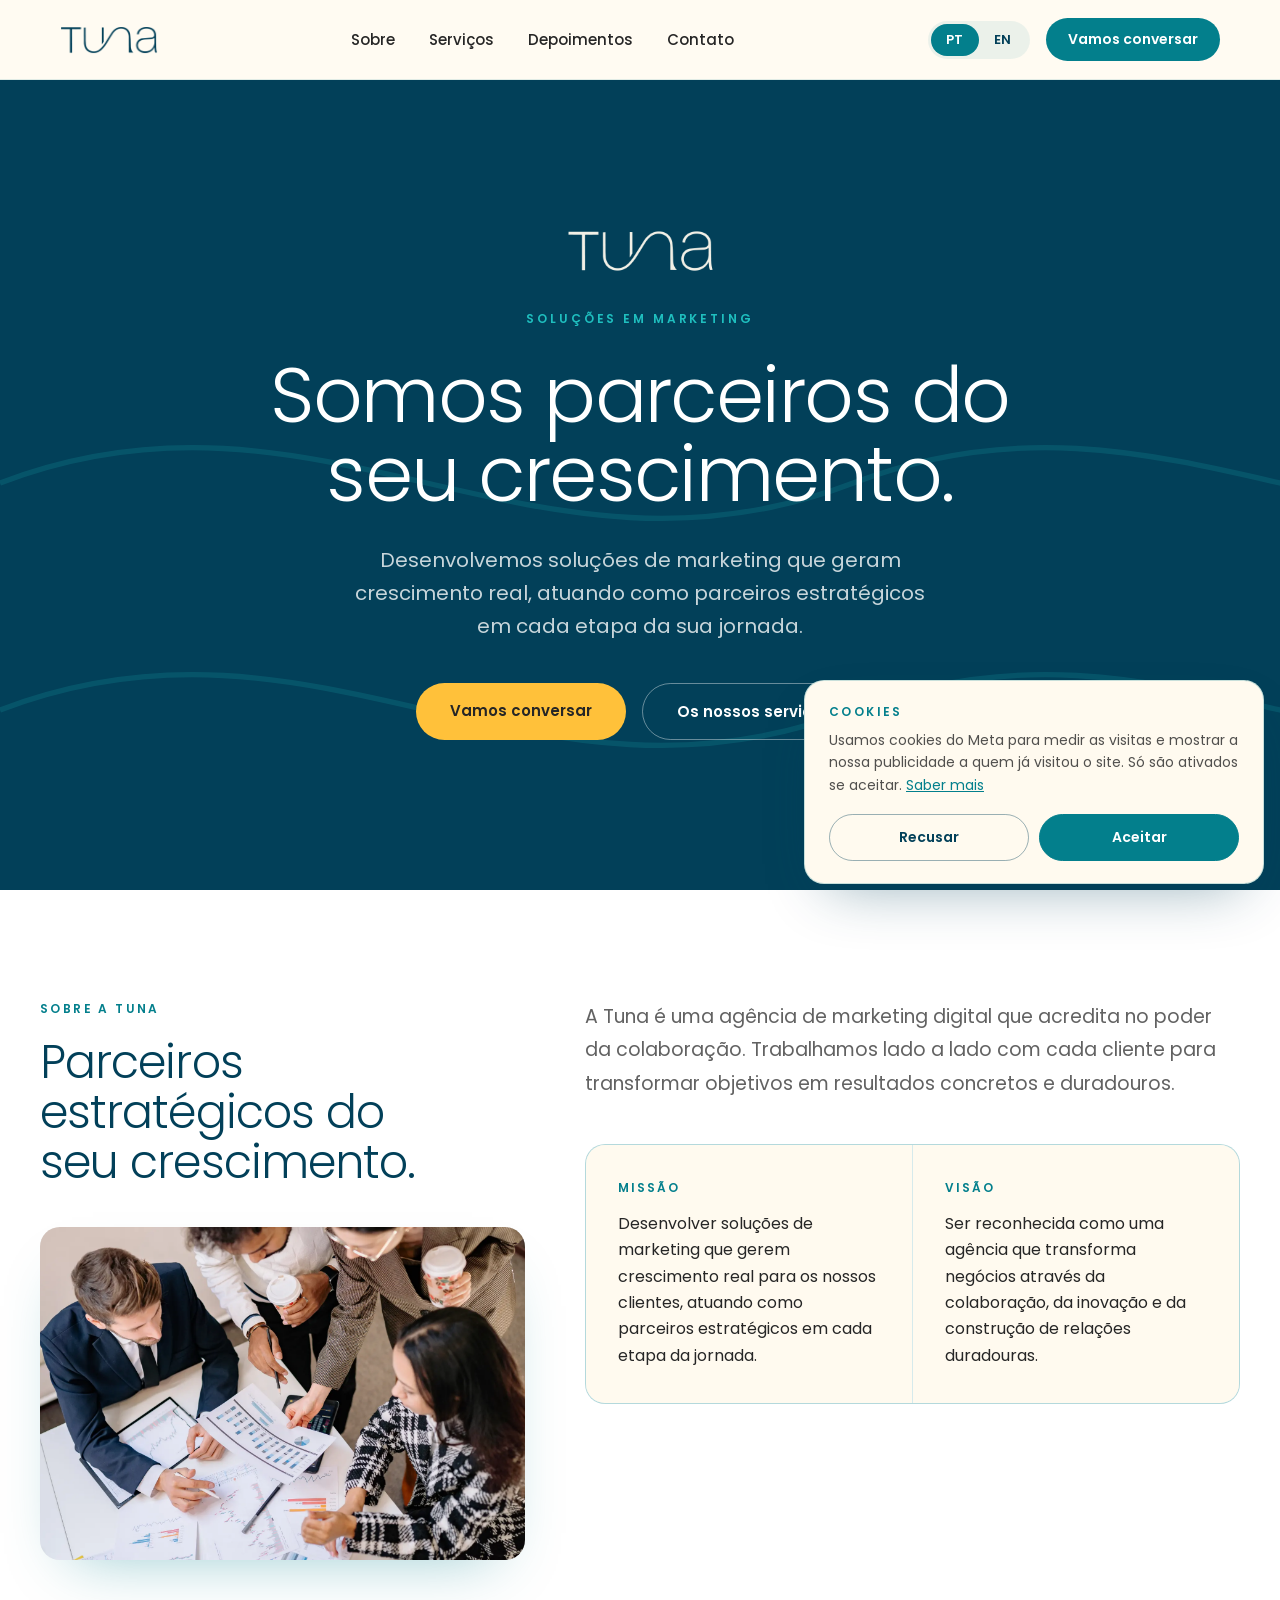
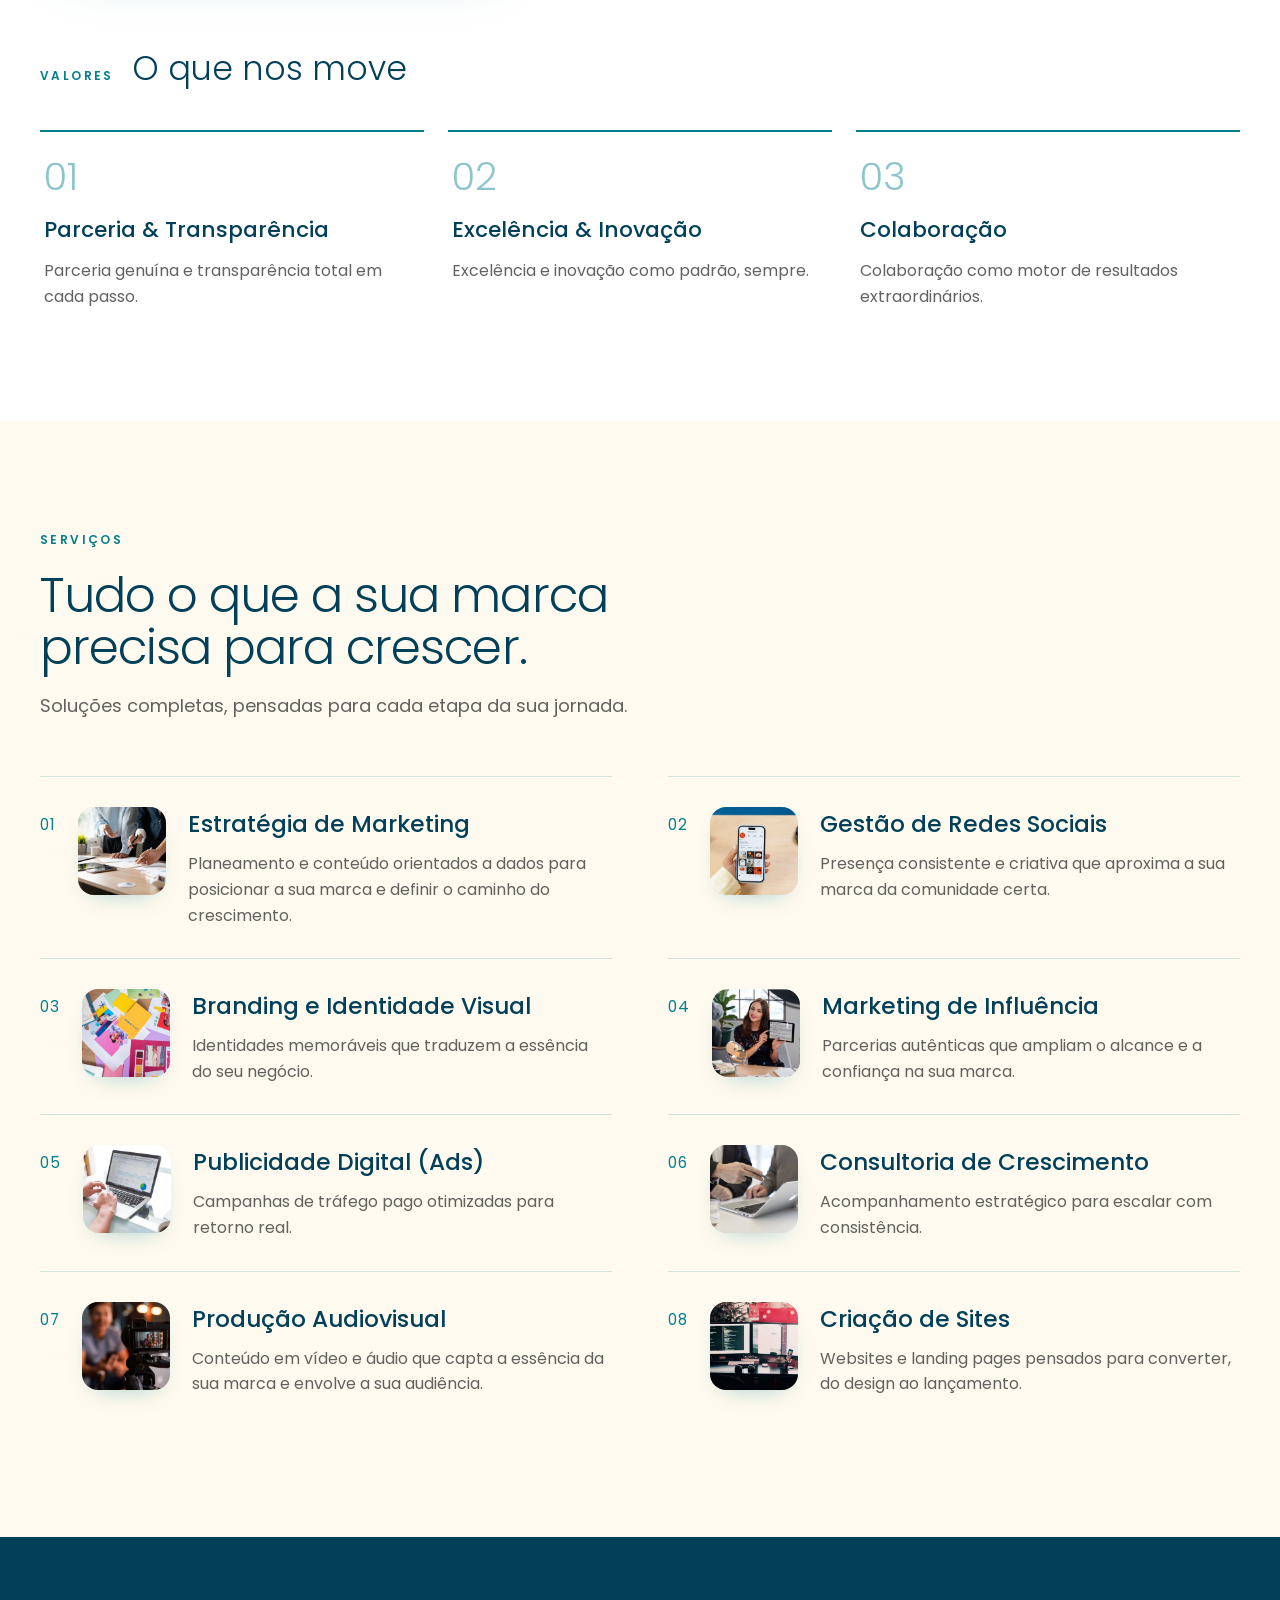
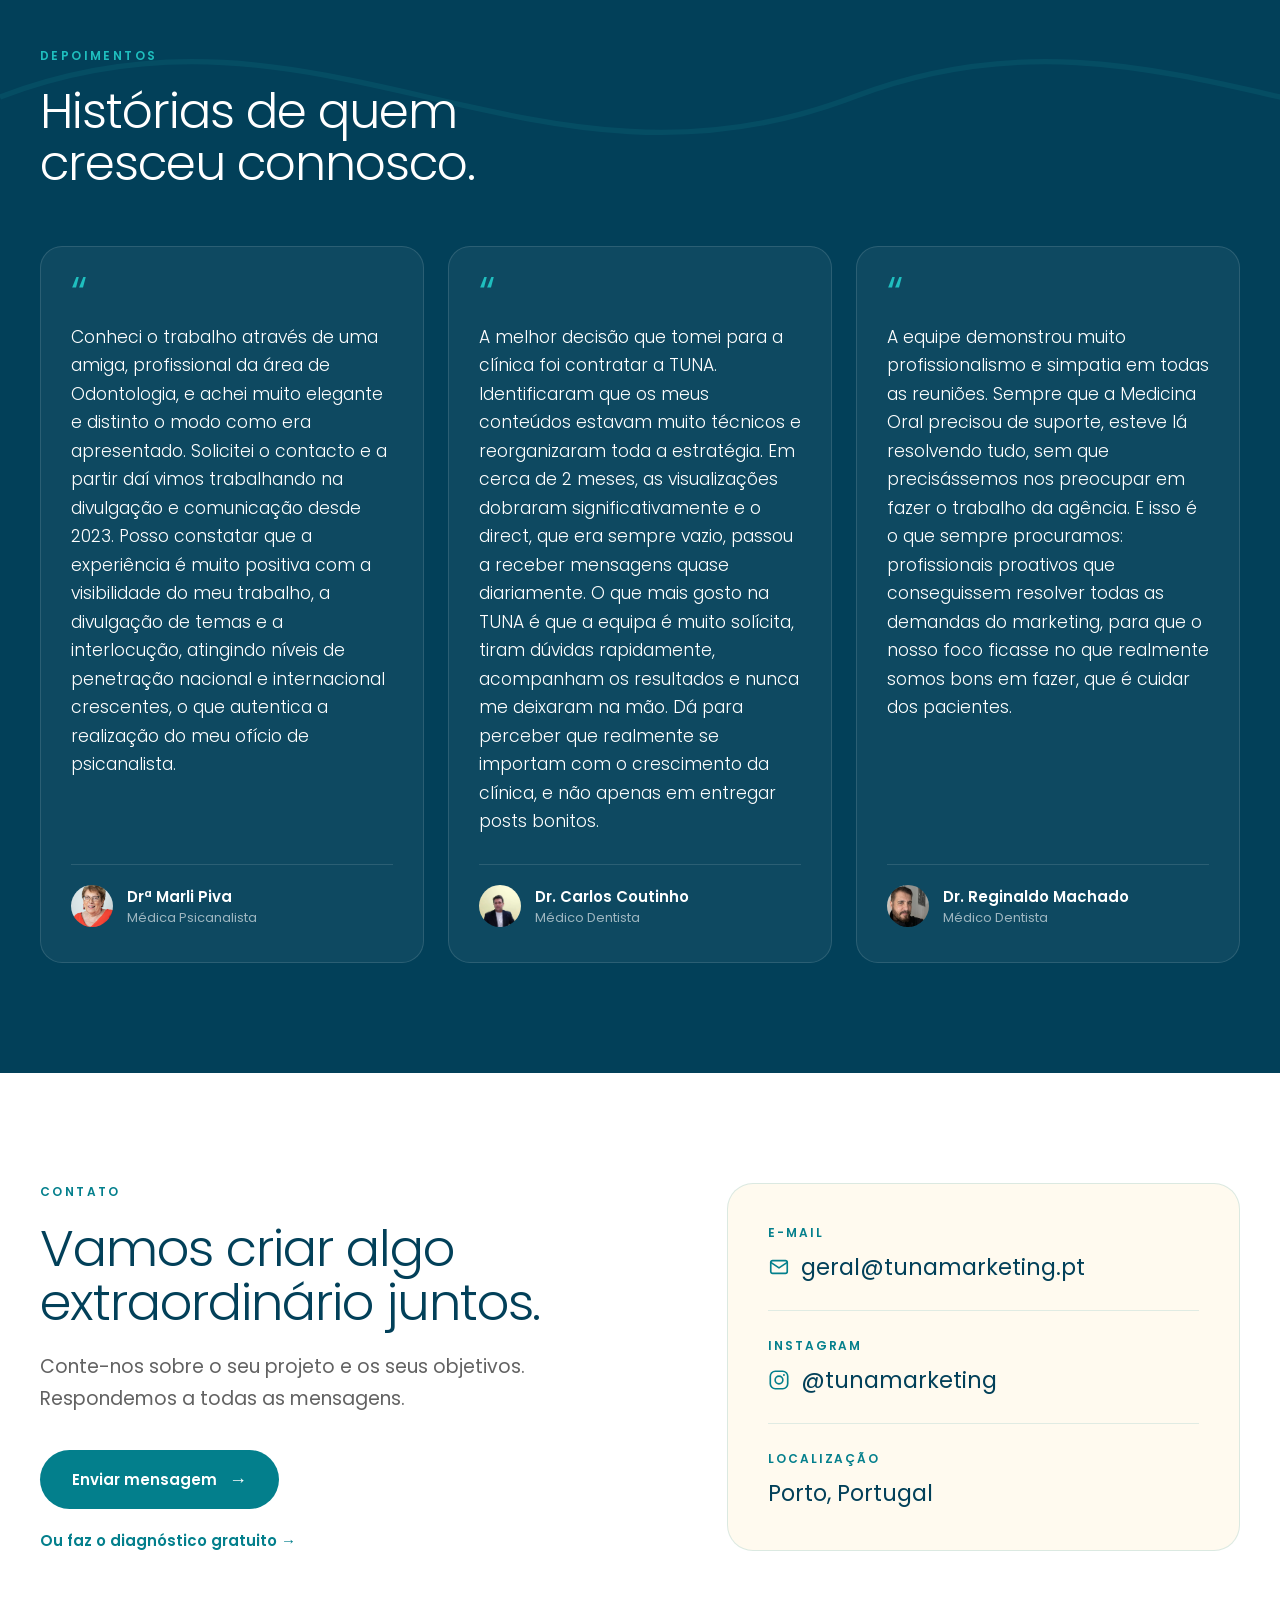
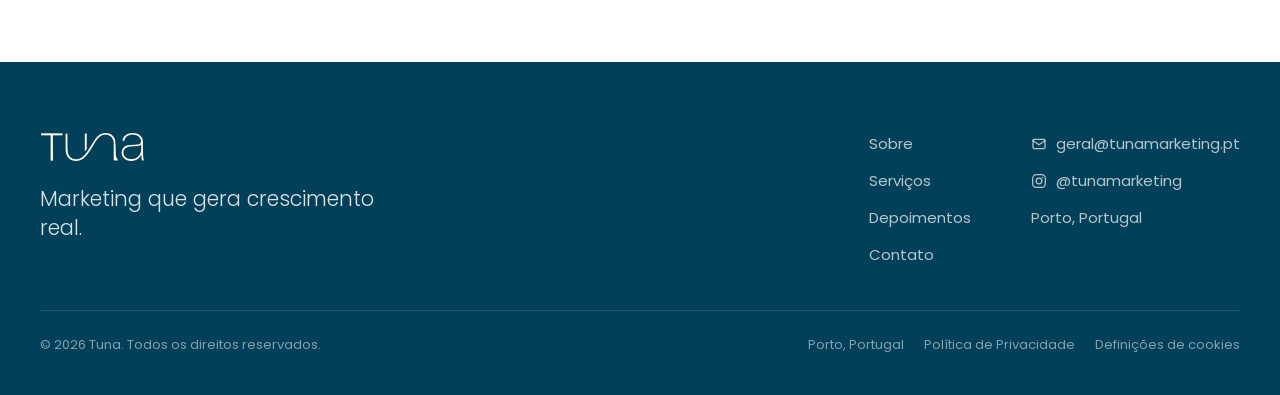
==== commit d11881a3: "Adiciona banner de cookies, Pixel do Meta com consentimento e política de privacidade revista O pixe" ====
--- a/index.html
+++ b/index.html
@@ -348,6 +348,7 @@
         <span style="display:flex;gap:20px;align-items:center;flex-wrap:wrap;">
           <span>Porto, Portugal</span>
           <a href="/politica-de-privacidade.html" style="color:rgba(255,255,255,.5);font-size:13px;transition:color .2s;" onmouseover="this.style.color='rgba(255,255,255,.85)'" onmouseout="this.style.color='rgba(255,255,255,.5)'" data-i="footerPrivacy">Política de Privacidade</a>
+          <a href="#" data-cookie-settings style="color:rgba(255,255,255,.5);font-size:13px;transition:color .2s;" onmouseover="this.style.color='rgba(255,255,255,.85)'" onmouseout="this.style.color='rgba(255,255,255,.5)'" data-i="footerCookies">Definições de cookies</a>
         </span>
       </div>
     </div>
@@ -384,7 +385,8 @@
     contactDiagCta:'Ou faz o diagnóstico gratuito →',
     footerTagline:'Marketing que gera crescimento real.',
     footerRights:'Todos os direitos reservados.',
-    footerPrivacy:'Política de Privacidade'
+    footerPrivacy:'Política de Privacidade',
+    footerCookies:'Definições de cookies'
   },
   en: {
     navAbout:'About', navTeam:'Team', navServices:'Services', navTesti:'Testimonials', navContact:'Contact',
@@ -415,7 +417,8 @@
     contactDiagCta:'Or take the free diagnosis →',
     footerTagline:'Marketing that drives real growth.',
     footerRights:'All rights reserved.',
-    footerPrivacy:'Privacy Policy'
+    footerPrivacy:'Privacy Policy',
+    footerCookies:'Cookie settings'
   }
 };
 
@@ -538,5 +541,6 @@
 try{ const saved = localStorage.getItem('tuna-lang'); if(saved === 'pt' || saved === 'en') initial = saved; }catch(e){}
 setLang(initial);
 </script>
+<script src="/assets/consent.js"></script>
 </body>
 </html>
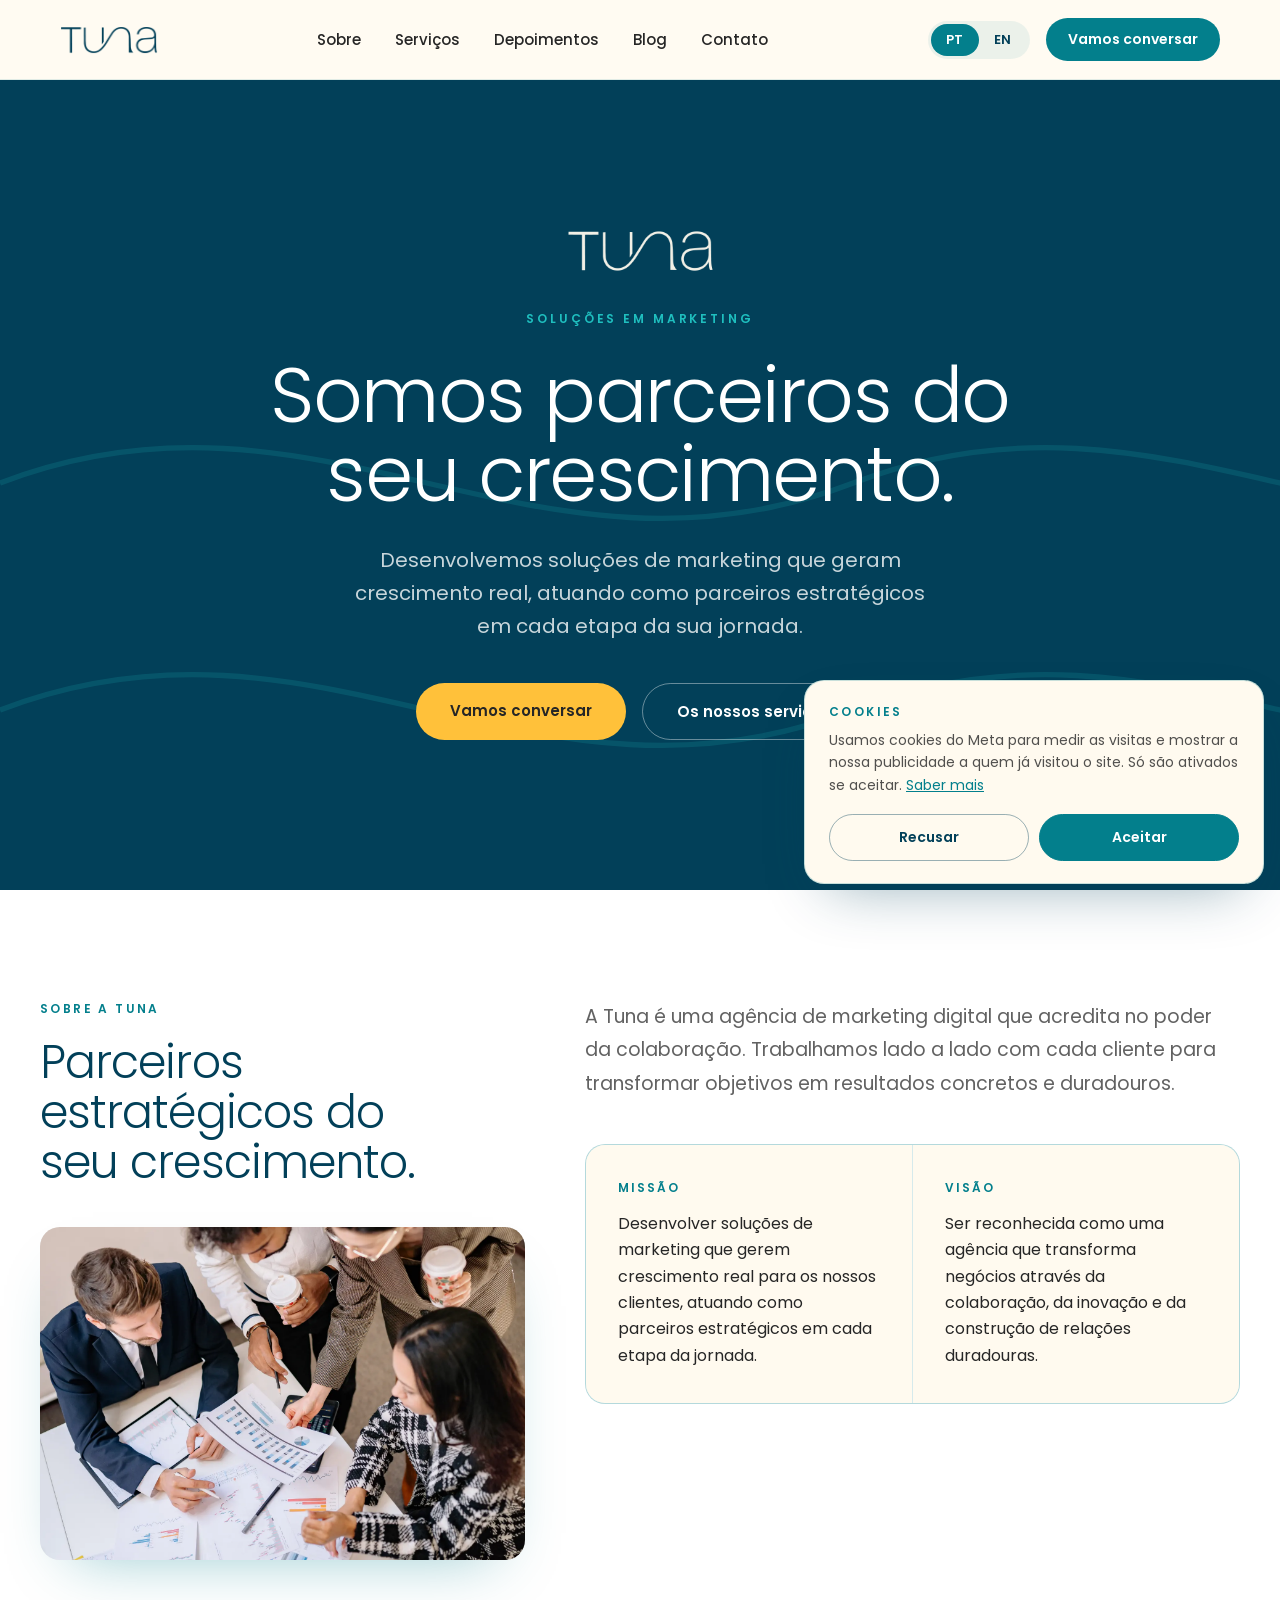
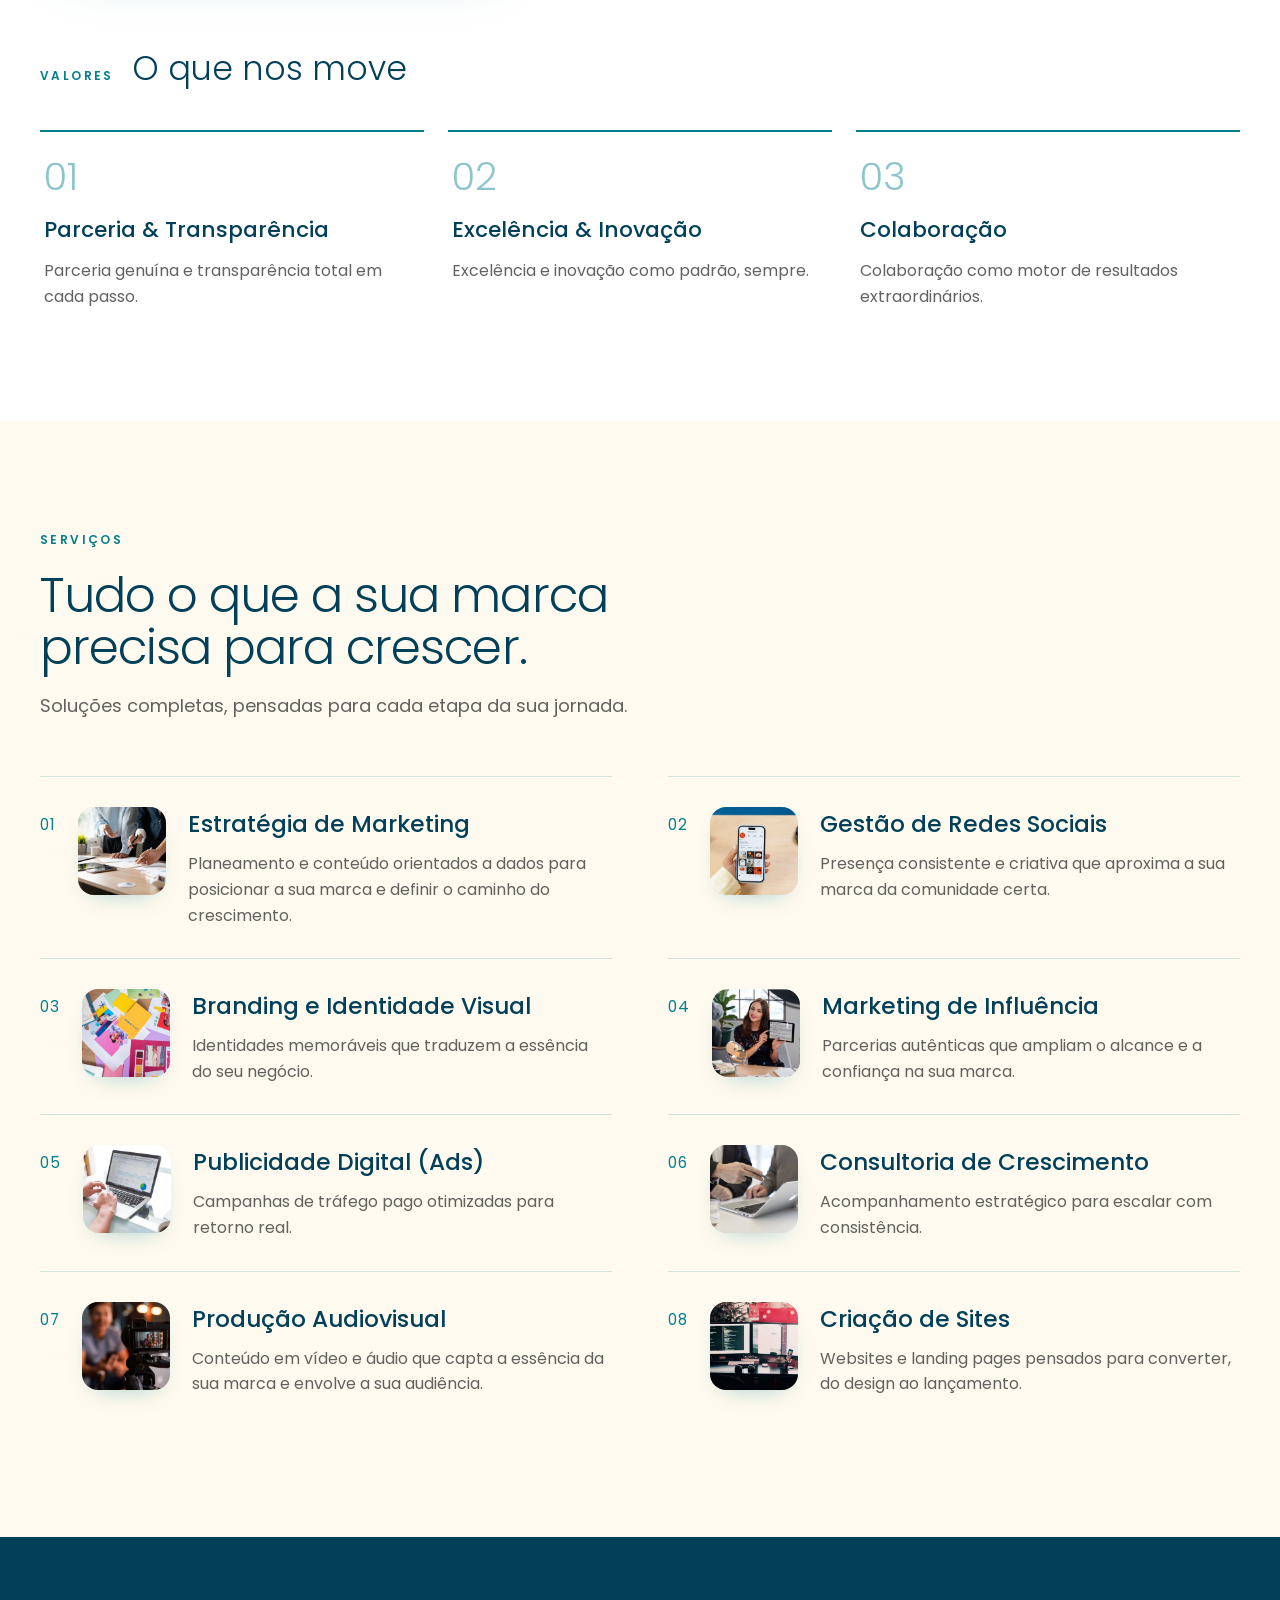
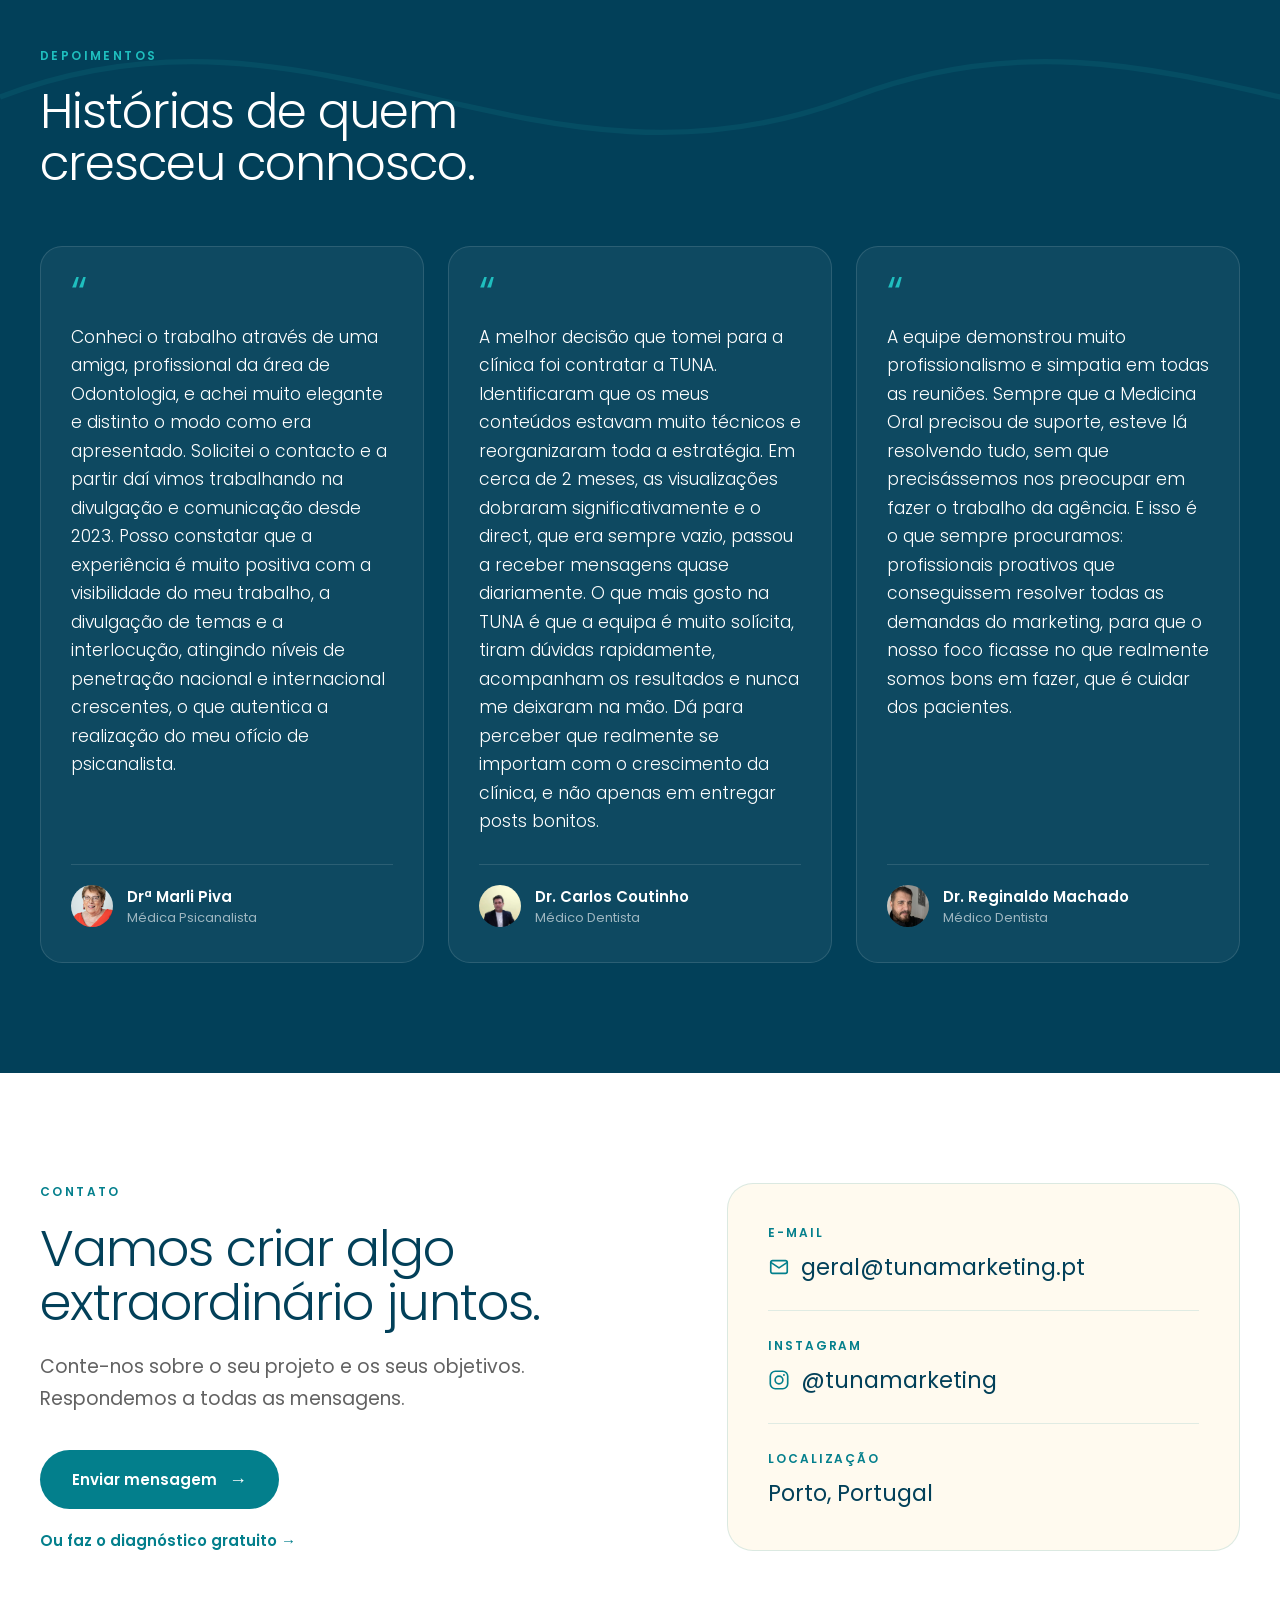
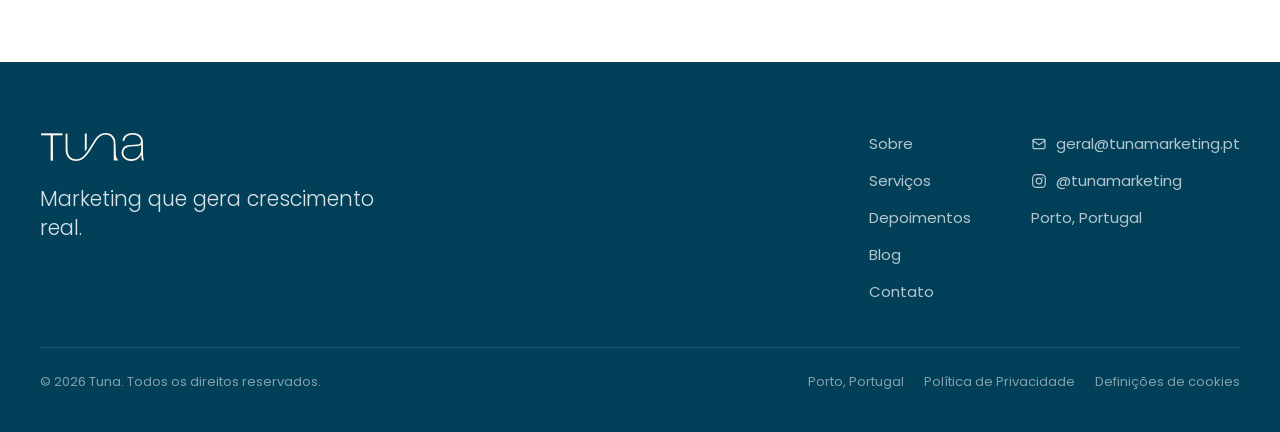
==== commit 09c3108e: "Lança o blog com o artigo 1 (Google Maps para clínicas), mapa do site e robots.txt Pasta blog/ com m" ====
--- a/index.html
+++ b/index.html
@@ -191,6 +191,7 @@
         <a href="#sobre" data-i="navAbout">Sobre</a>
         <a href="#servicos" data-i="navServices">Serviços</a>
         <a href="#depoimentos" data-i="navTesti">Depoimentos</a>
+        <a href="/blog/" data-i="navBlog">Blog</a>
         <a href="#contato" data-i="navContact">Contato</a>
       </nav>
       <div class="header-actions">
@@ -334,6 +335,7 @@
             <a href="#sobre" data-i="navAbout">Sobre</a>
             <a href="#servicos" data-i="navServices">Serviços</a>
             <a href="#depoimentos" data-i="navTesti">Depoimentos</a>
+            <a href="/blog/" data-i="navBlog">Blog</a>
             <a href="#contato" data-i="navContact">Contato</a>
           </div>
           <div class="footer-col">
@@ -357,7 +359,7 @@
 <script>
 const COPY = {
   pt: {
-    navAbout:'Sobre', navTeam:'Equipa', navServices:'Serviços', navTesti:'Depoimentos', navContact:'Contato',
+    navAbout:'Sobre', navTeam:'Equipa', navServices:'Serviços', navTesti:'Depoimentos', navBlog:'Blog', navContact:'Contato',
     cta:'Vamos conversar',
     heroKicker:'Soluções em Marketing',
     heroTitle:'Somos parceiros do seu crescimento.',
@@ -389,7 +391,7 @@
     footerCookies:'Definições de cookies'
   },
   en: {
-    navAbout:'About', navTeam:'Team', navServices:'Services', navTesti:'Testimonials', navContact:'Contact',
+    navAbout:'About', navTeam:'Team', navServices:'Services', navTesti:'Testimonials', navBlog:'Blog', navContact:'Contact',
     cta:"Let's talk",
     heroKicker:'Marketing Solutions',
     heroTitle:'We are partners in your growth.',
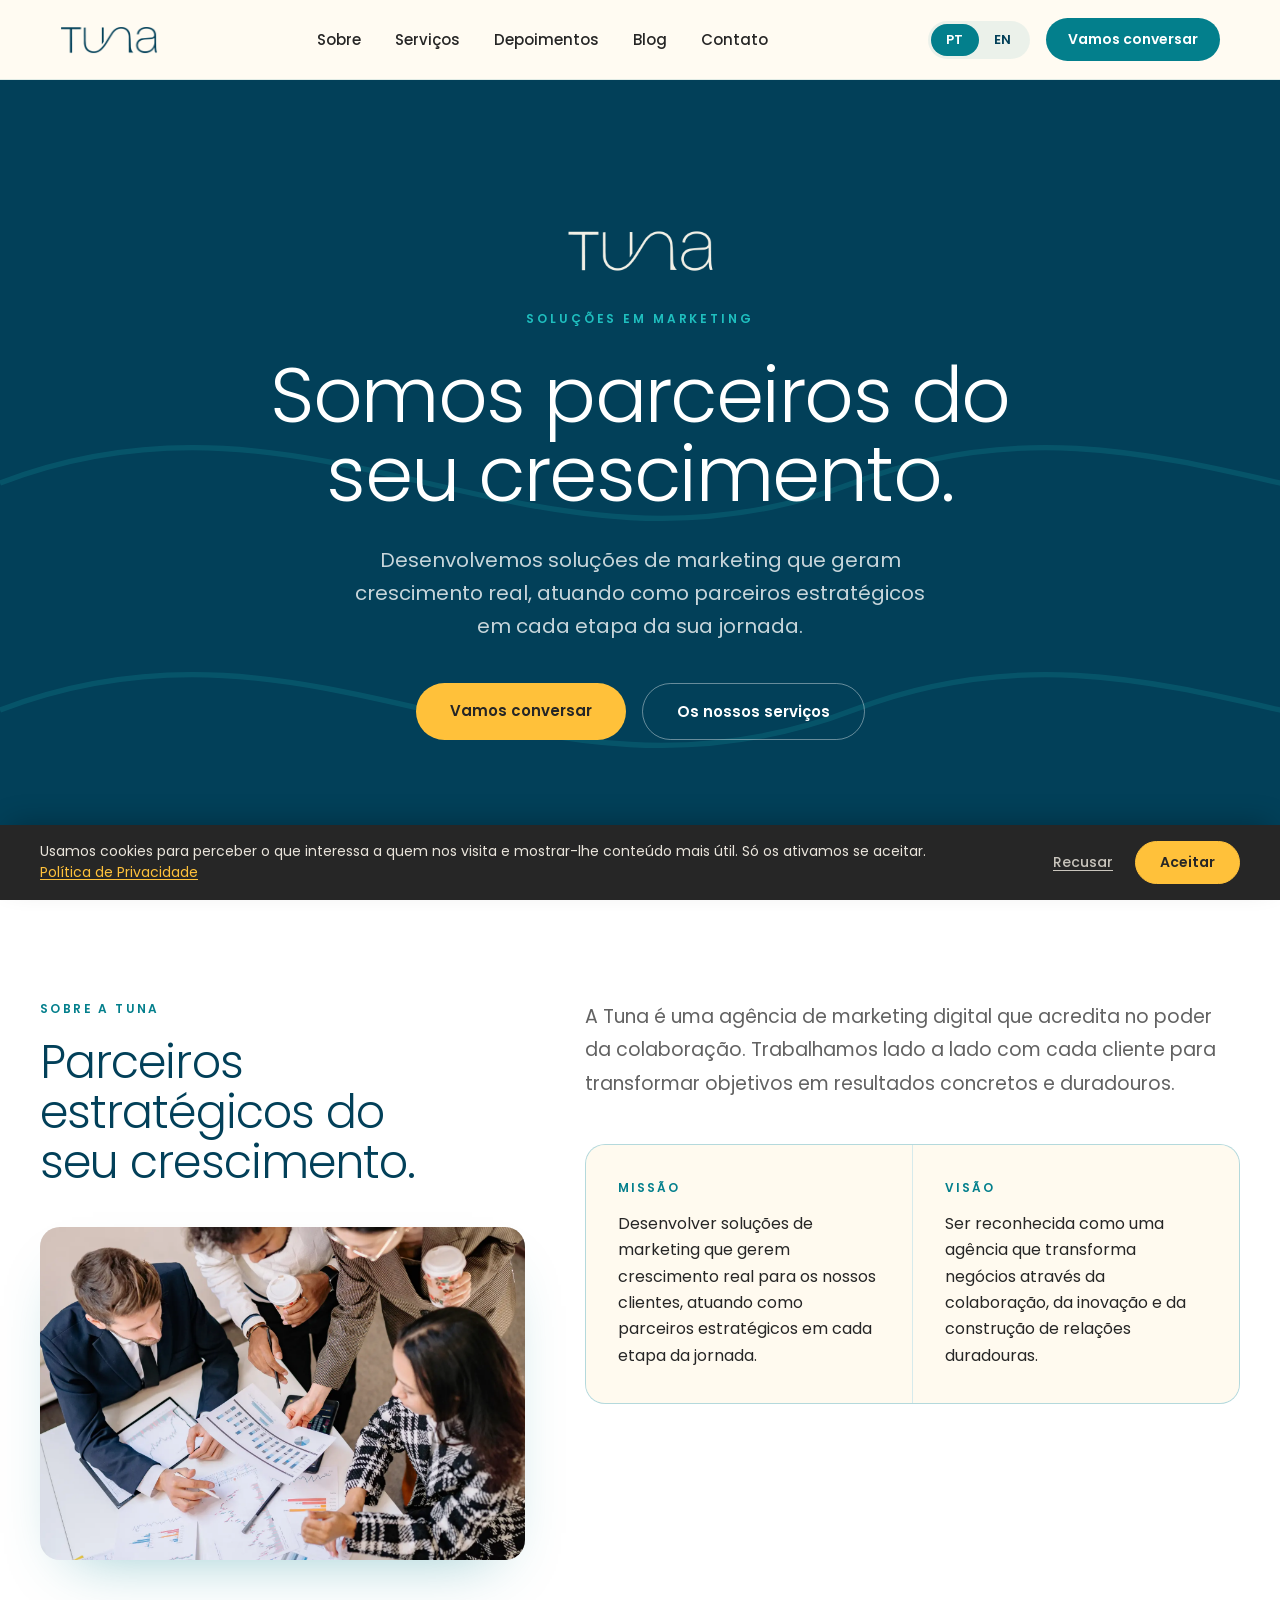
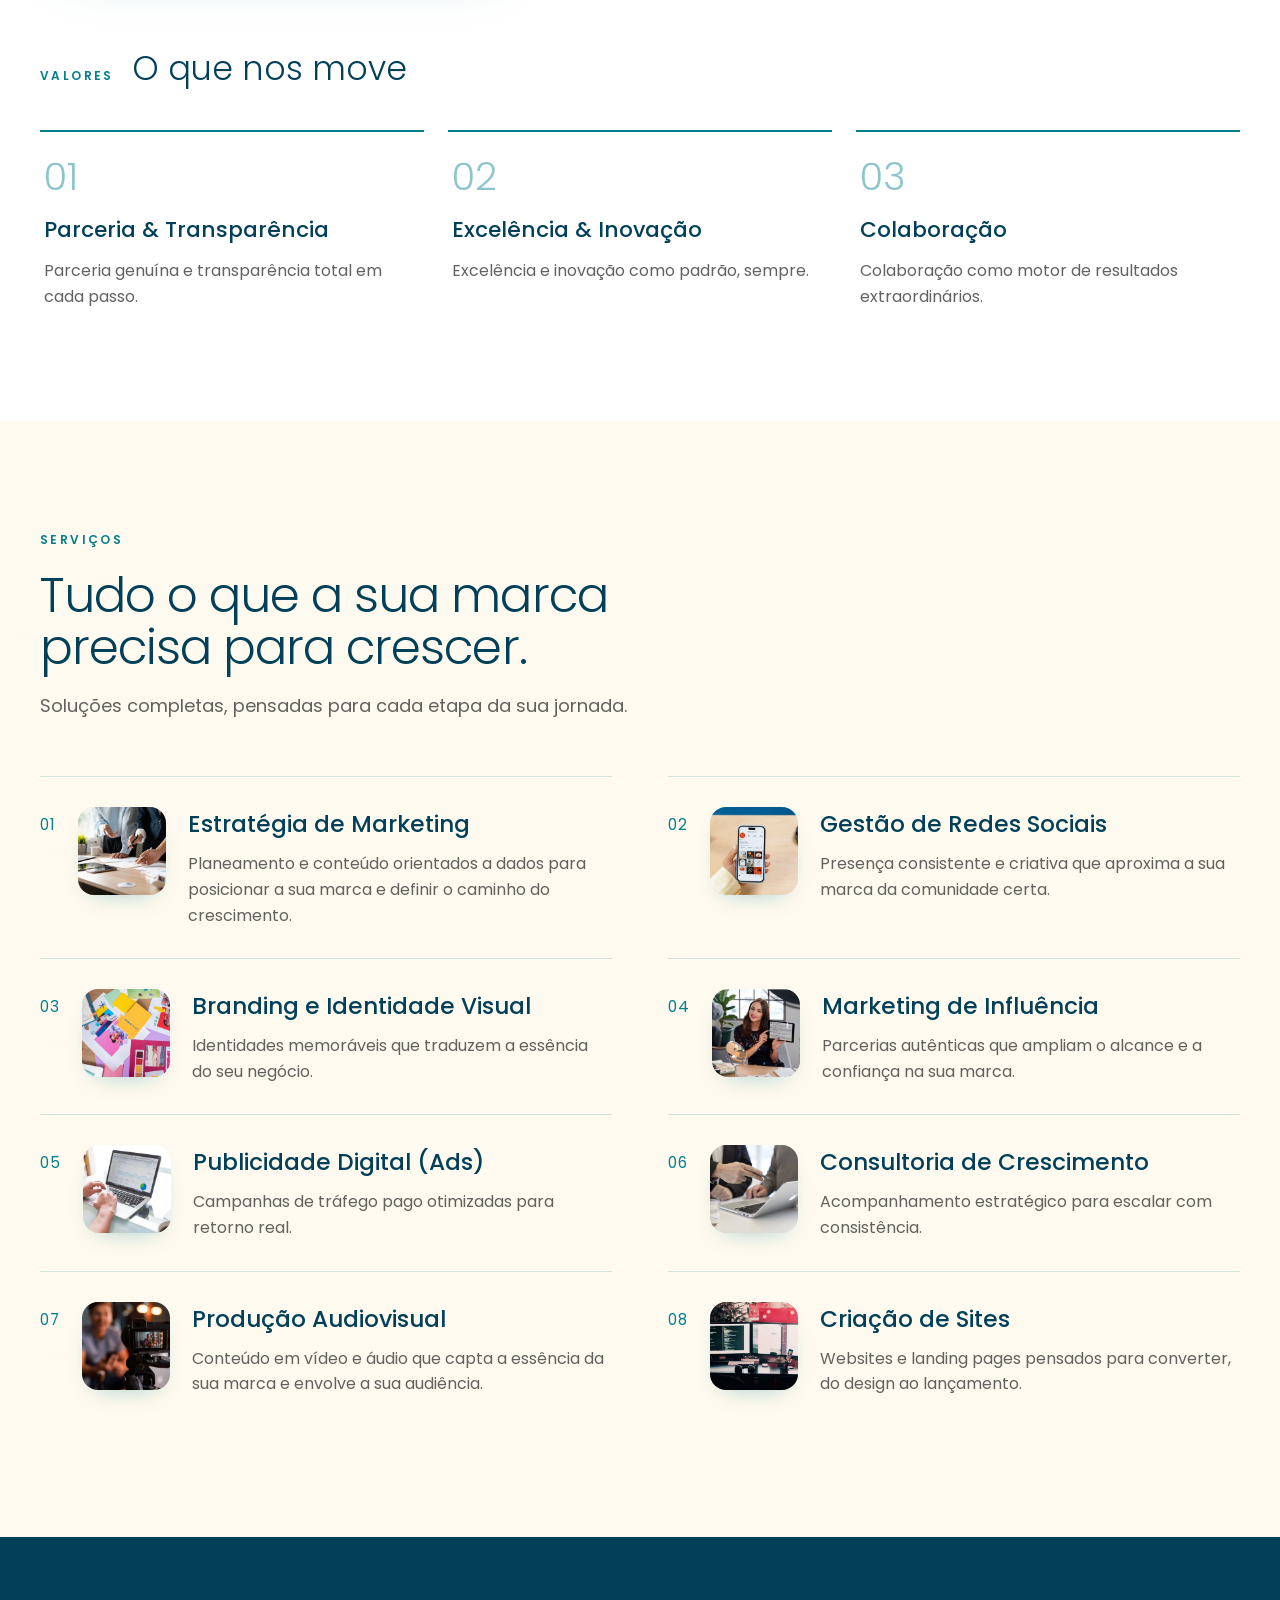
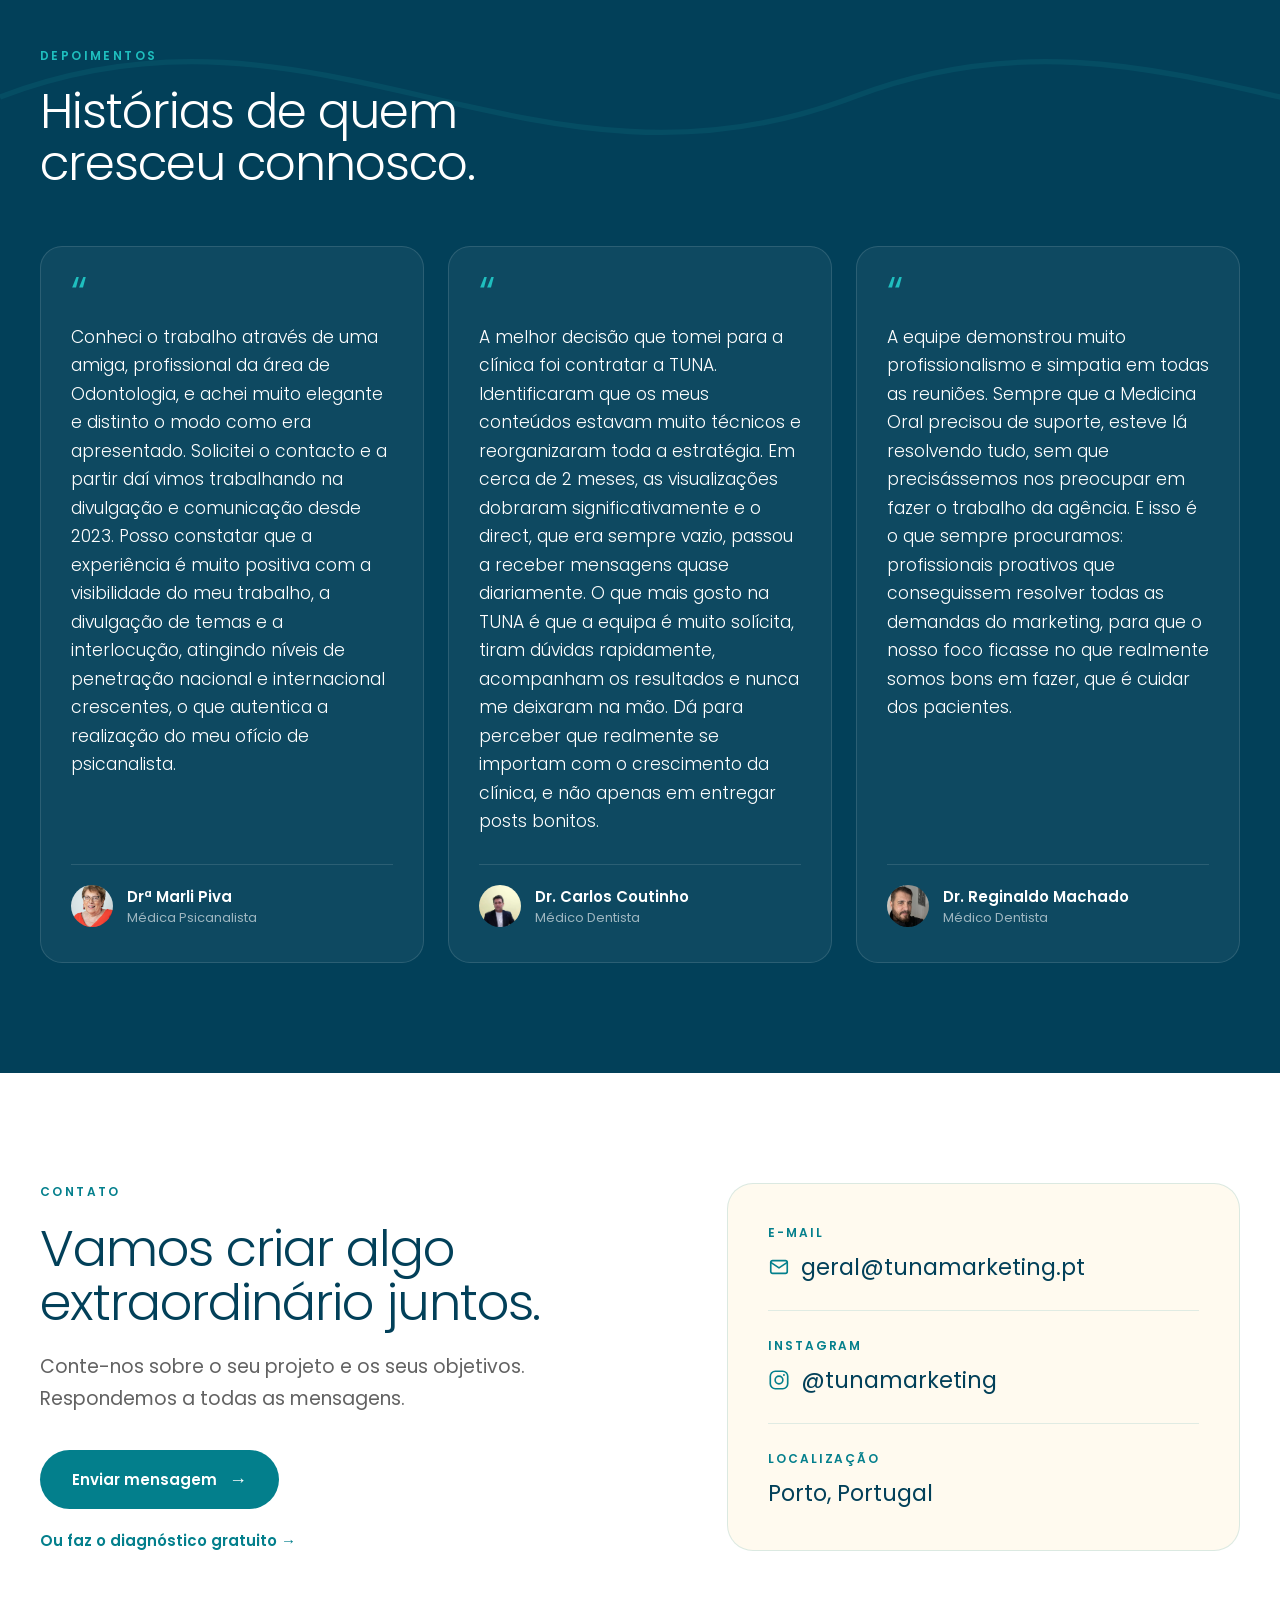
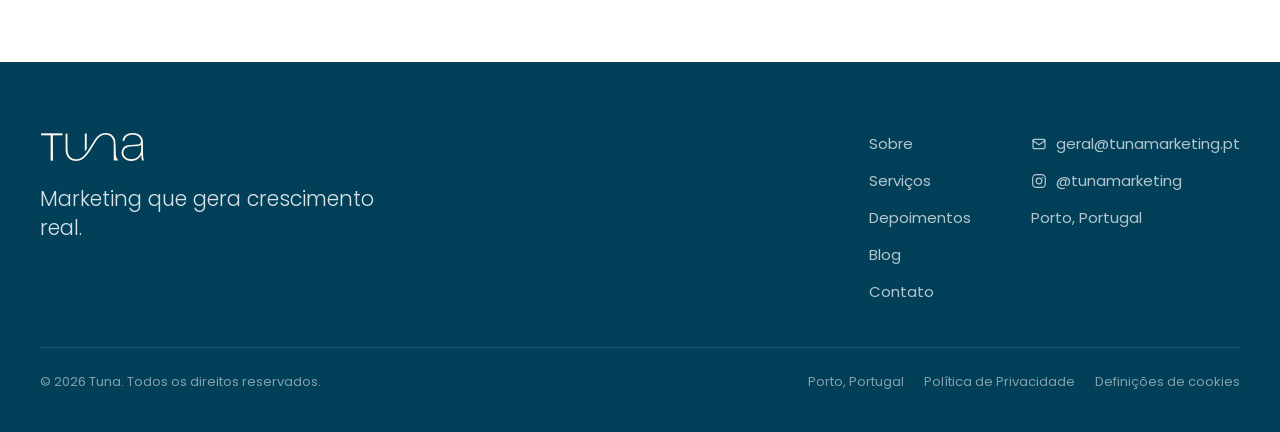
==== commit 8c675a22: "Barra de cookies nova, ícone da Tuna no separador e títulos sem travessão - Banner de cookies passa " ====
--- a/index.html
+++ b/index.html
@@ -3,7 +3,10 @@
 <head>
 <meta charset="utf-8">
 <meta name="viewport" content="width=device-width, initial-scale=1">
-<title>Tuna — Agência de Marketing Digital · Porto</title>
+<title>Tuna | Agência de Marketing Digital no Porto</title>
+<link rel="icon" href="/favicon.ico" sizes="any">
+<link rel="icon" type="image/png" sizes="32x32" href="/assets/favicon-32.png">
+<link rel="apple-touch-icon" href="/assets/apple-touch-icon.png">
 <meta name="description" content="A Tuna é uma agência de marketing digital no Porto. Desenvolvemos soluções que geram crescimento real, atuando como parceiros estratégicos em cada etapa.">
 <link rel="preconnect" href="https://fonts.googleapis.com">
 <link rel="preconnect" href="https://fonts.gstatic.com" crossorigin>
